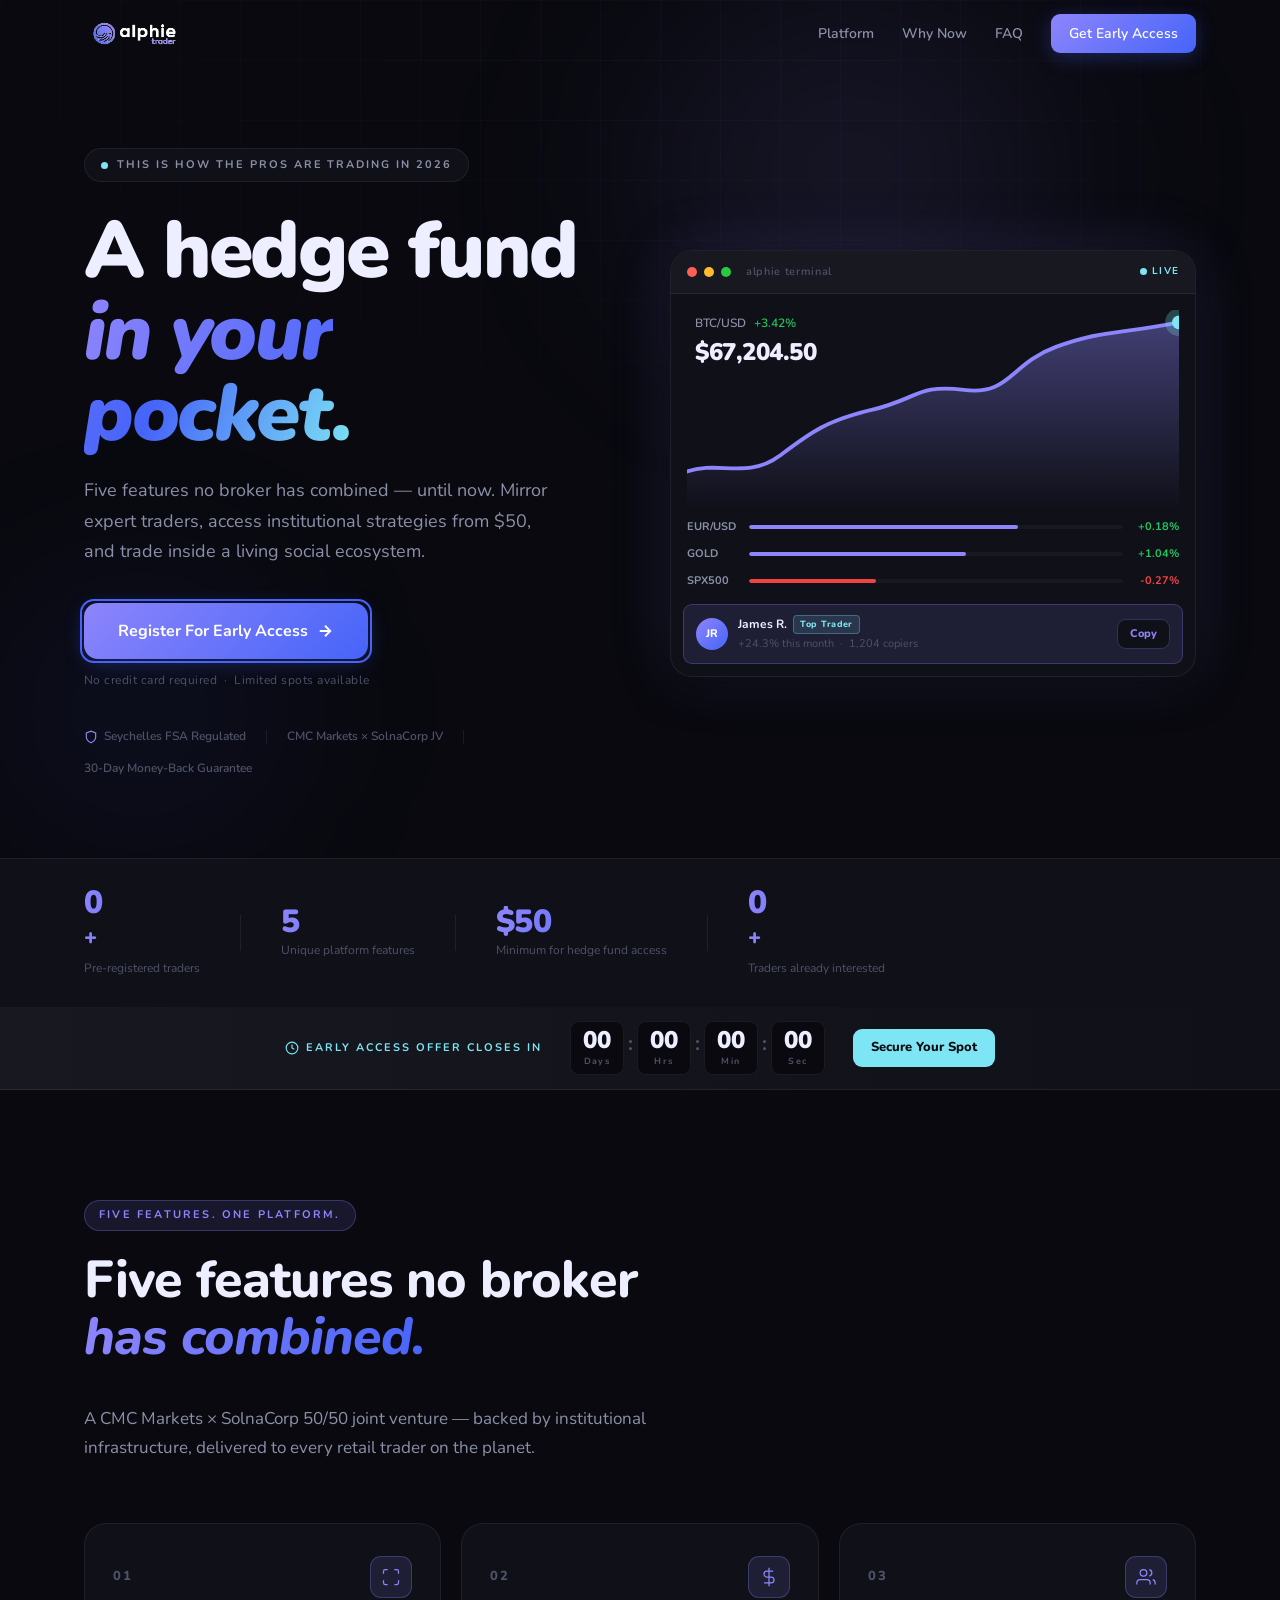
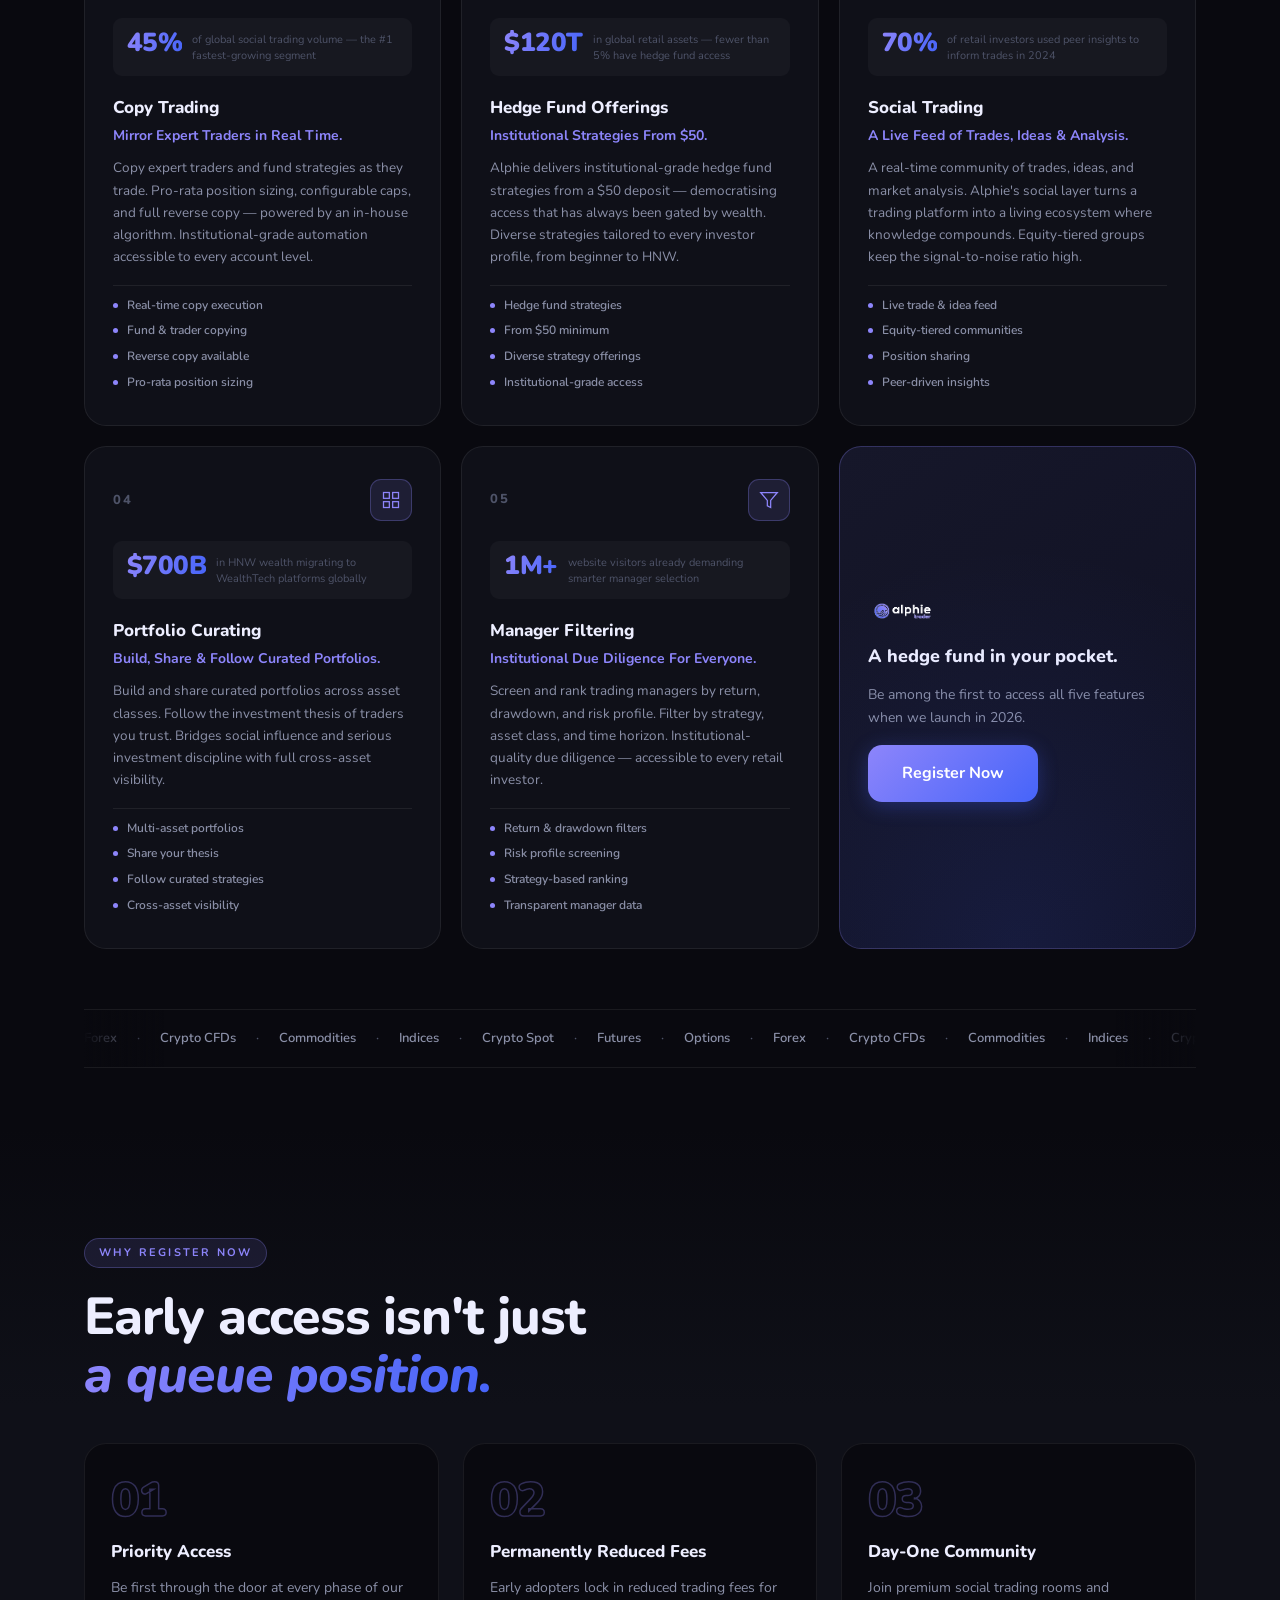
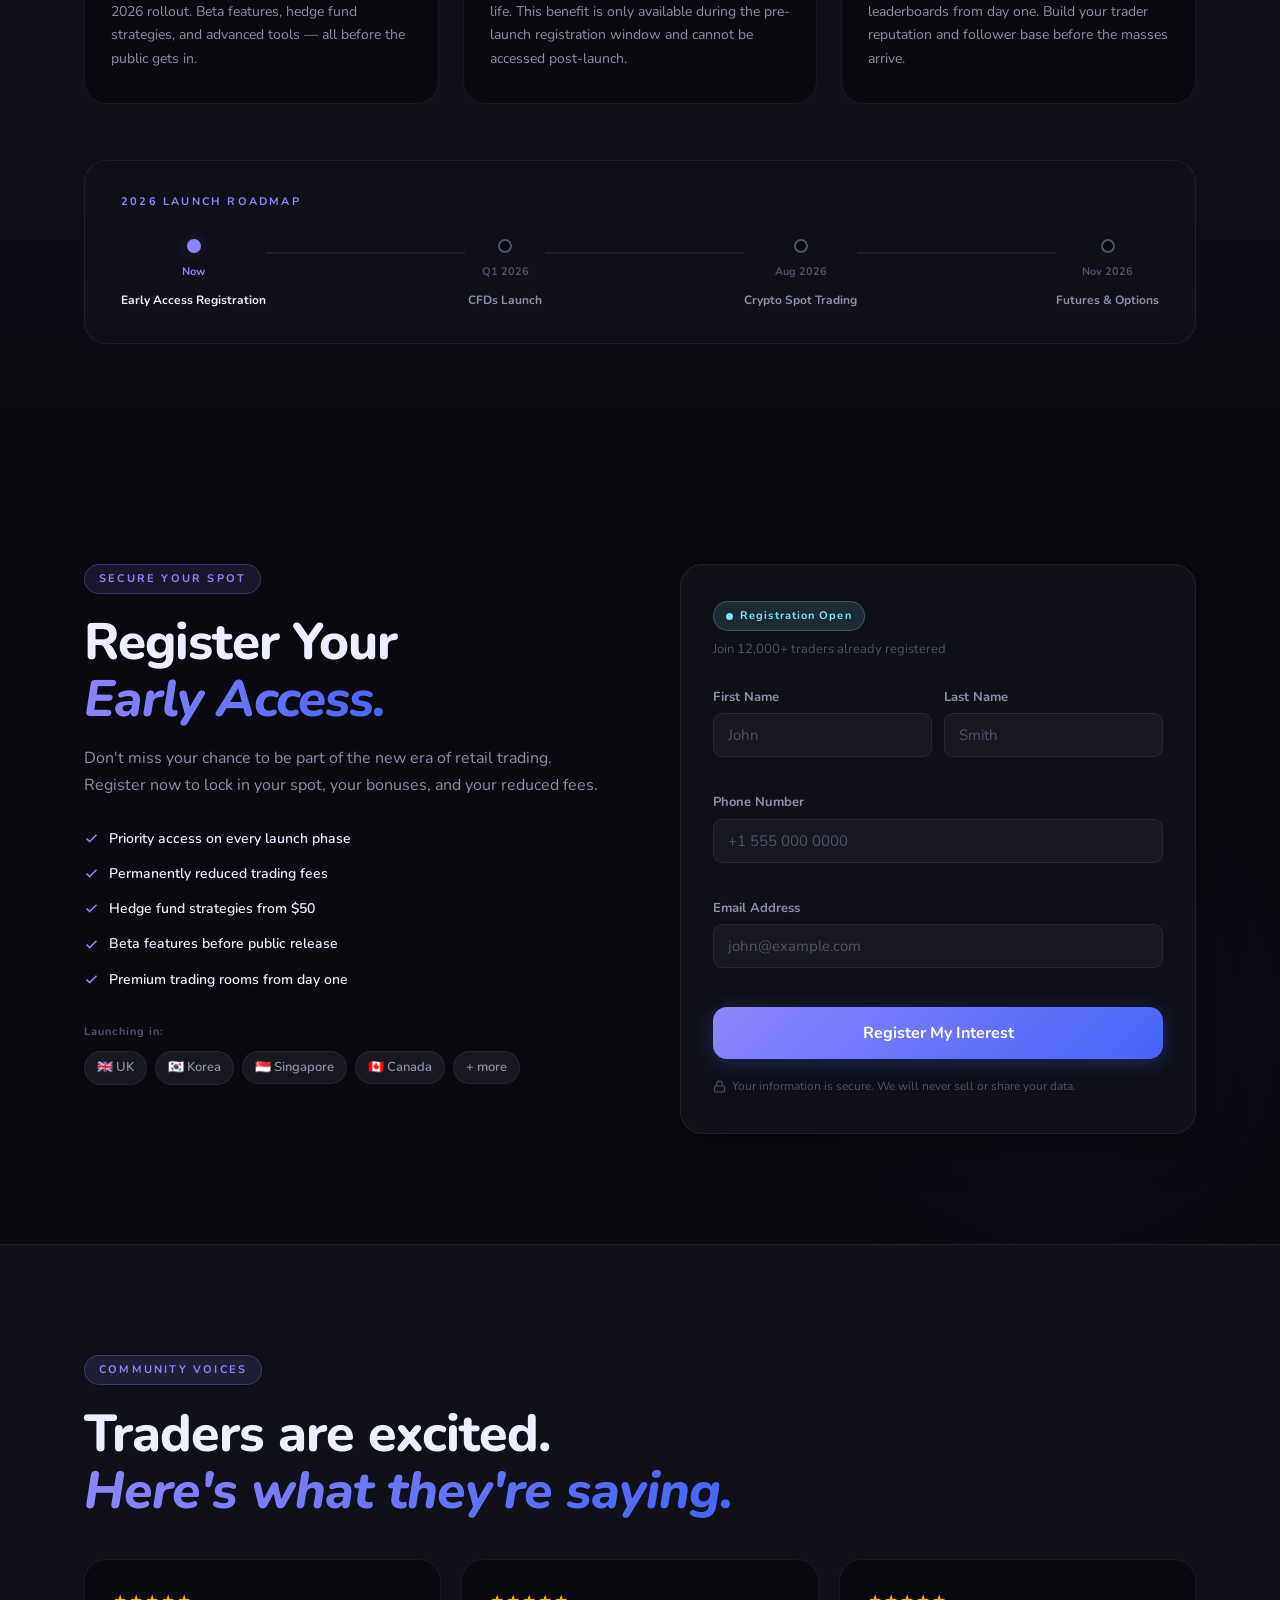
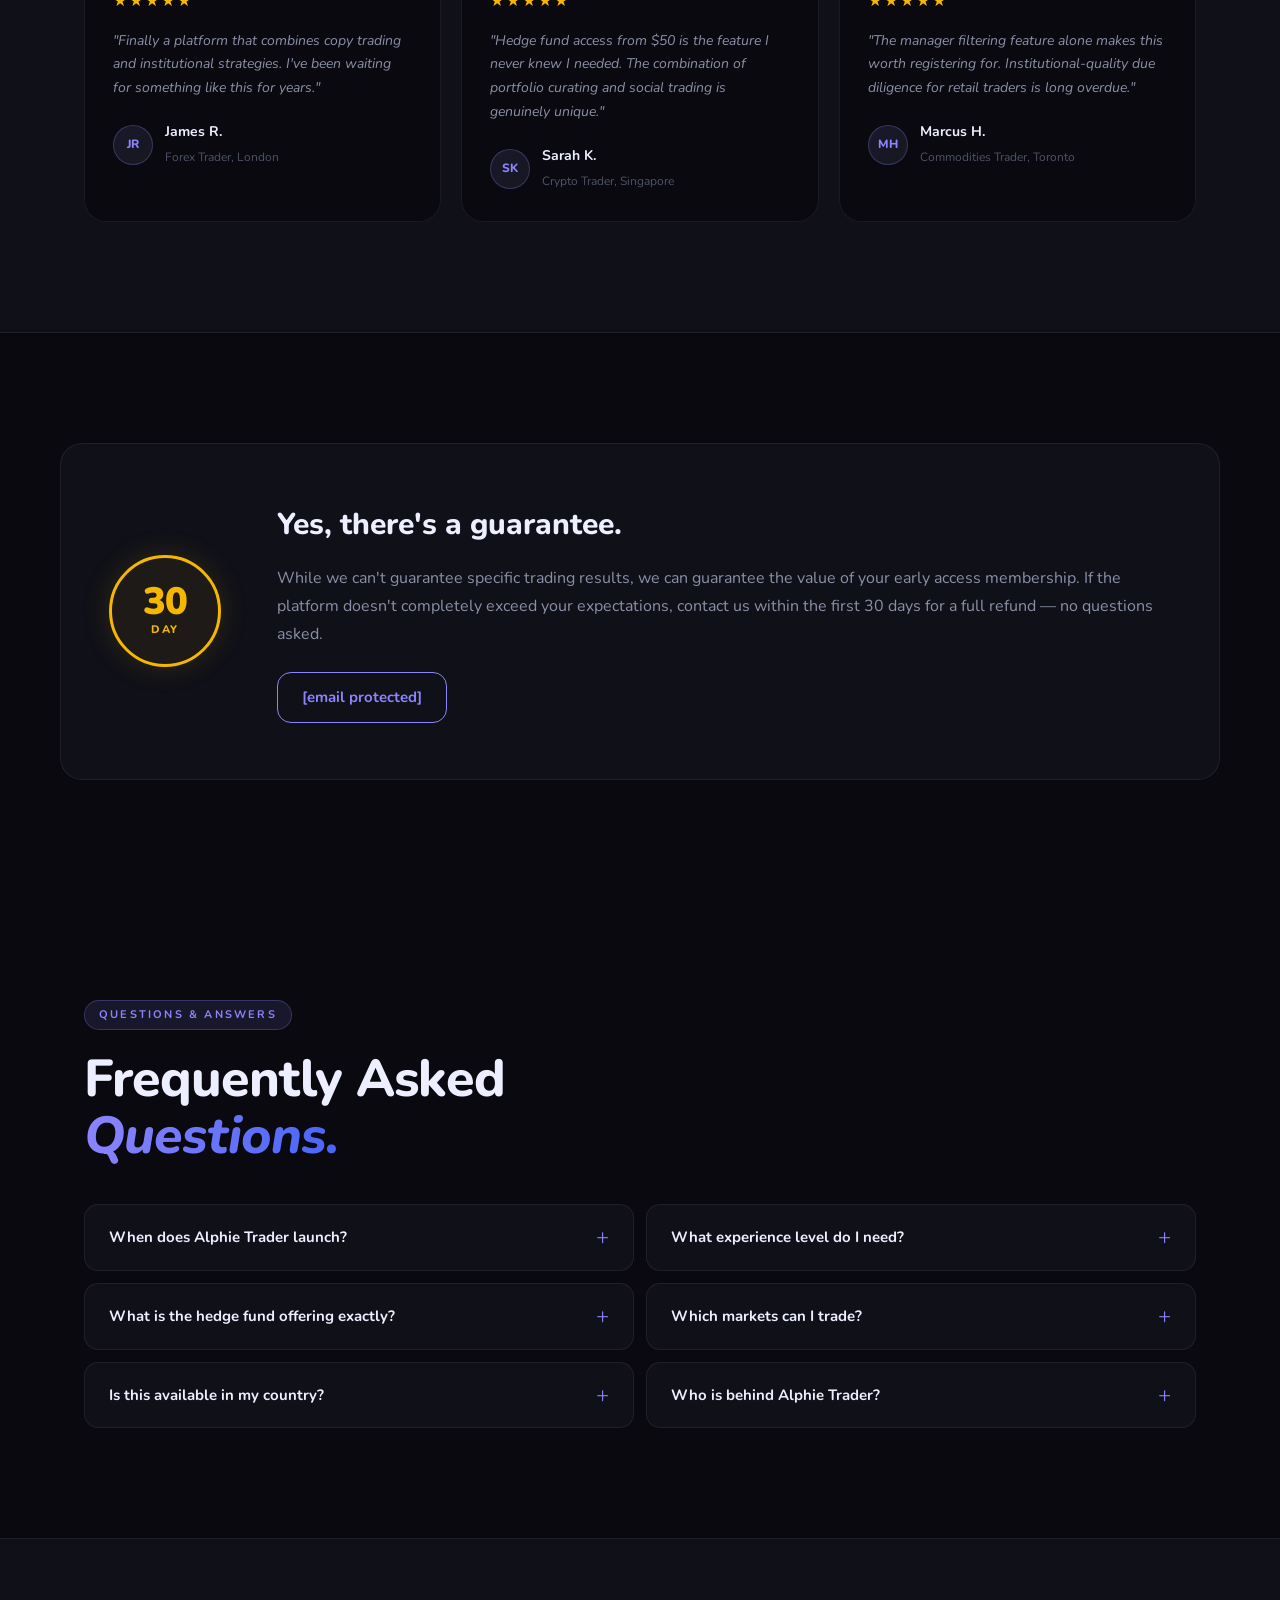
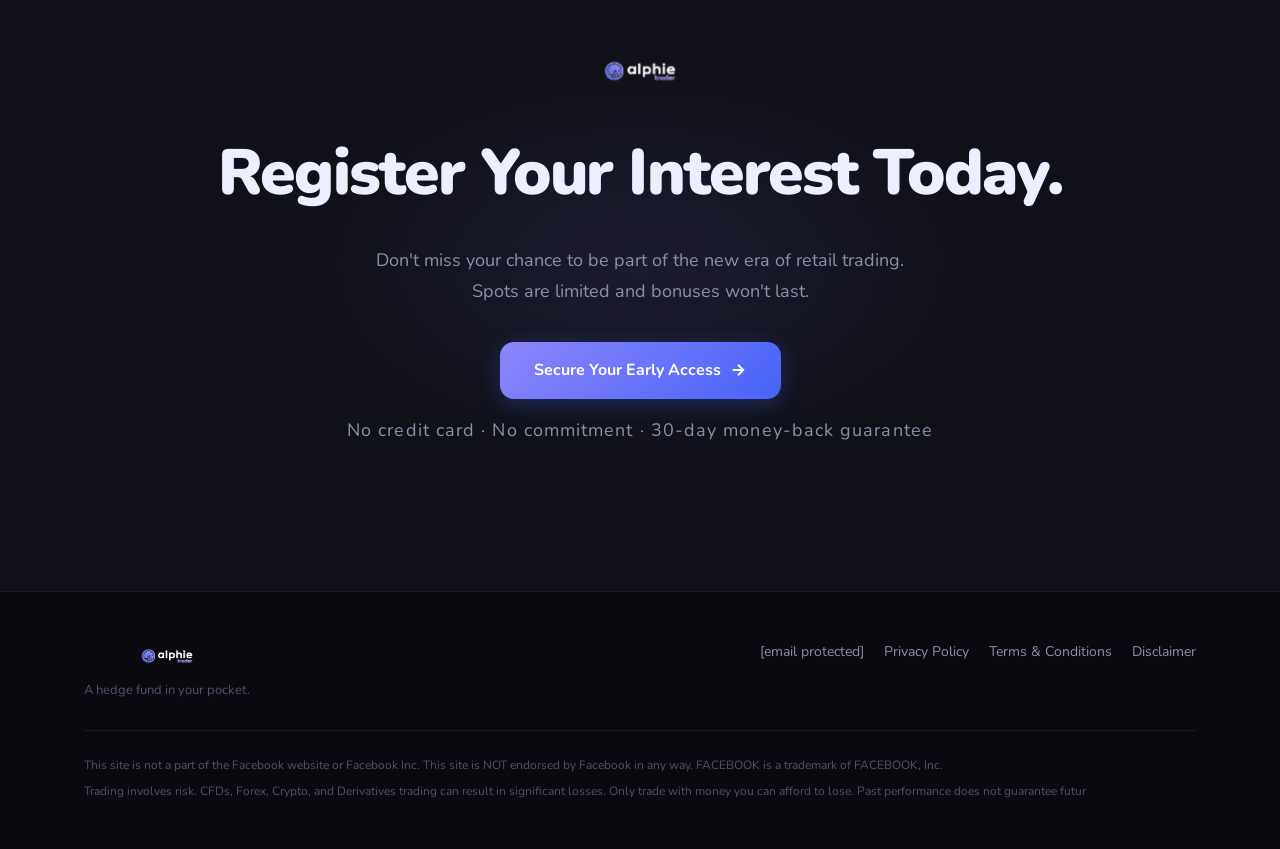
==== index.html @ f7758f13 "Initial commit" ====
<!DOCTYPE html>
<html lang="en">
<head>
  <meta charset="UTF-8" />
  <meta name="viewport" content="width=device-width, initial-scale=1.0" />
  <meta name="description" content="Alphie Trader — A hedge fund in your pocket. Copy trading, hedge fund strategies from $50, social trading rooms, and portfolio curating. Register for early access." />
  <title>Alphie Trader – A Hedge Fund In Your Pocket</title>
  <link rel="preconnect" href="https://fonts.googleapis.com" />
  <link rel="preconnect" href="https://fonts.gstatic.com" crossorigin />
  <link href="https://fonts.googleapis.com/css2?family=Nunito:ital,wght@0,300;0,400;0,600;0,700;0,800;0,900;1,800&display=swap" rel="stylesheet" />
  <link rel="stylesheet" href="styles.css" />
</head>
<body>

  <!-- STICKY HEADER -->
  <header class="site-header" id="site-header">
    <div class="header-inner container">
      <a href="#" class="logo-link" aria-label="Alphie Trader Home">
        <img src="logo-white.png" alt="alphie trader" class="logo-img" width="149" height="77" />
      </a>
      <nav class="header-nav" aria-label="Main navigation">
        <a href="#features">Platform</a>
        <a href="#why">Why Now</a>
        <a href="#faq">FAQ</a>
        <a href="#register" class="btn btn-primary btn-sm">Get Early Access</a>
      </nav>
      <button class="nav-toggle" id="nav-toggle" aria-label="Open menu" aria-expanded="false">
        <span></span><span></span><span></span>
      </button>
    </div>
    <div class="mobile-nav" id="mobile-nav">
      <a href="#features">Platform</a>
      <a href="#why">Why Now</a>
      <a href="#faq">FAQ</a>
      <a href="#register" class="btn btn-primary btn-full">Get Early Access</a>
    </div>
  </header>

  <main>

    <!-- HERO -->
    <section class="hero" id="hero">
      <div class="hero-bg-mesh" aria-hidden="true"></div>
      <div class="hero-orb orb-1" aria-hidden="true"></div>
      <div class="hero-orb orb-2" aria-hidden="true"></div>

      <div class="container hero-container">

        <div class="hero-copy">
          <div class="eyebrow-tag reveal">
            <span class="eyebrow-dot"></span>
            THIS IS HOW THE PROS ARE TRADING IN 2026
          </div>

          <h1 class="hero-h1 reveal delay-1">
            A hedge fund<br /><em>in your pocket.</em>
          </h1>

          <p class="hero-sub reveal delay-2">
            Five features no broker has combined — until now. Mirror expert traders, access institutional strategies from $50, and trade inside a living social ecosystem.
          </p>

          <div class="hero-actions reveal delay-3">
            <a href="#register" class="btn btn-primary btn-lg pulse-btn">
              Register For Early Access
              <svg width="18" height="18" viewBox="0 0 24 24" fill="none" stroke="currentColor" stroke-width="2.5" aria-hidden="true"><path d="M5 12h14M12 5l7 7-7 7"/></svg>
            </a>
            <p class="cta-micro">No credit card required &nbsp;·&nbsp; Limited spots available</p>
          </div>

          <div class="trust-strip reveal delay-4">
            <div class="trust-item">
              <svg viewBox="0 0 24 24" fill="none" stroke="currentColor" stroke-width="2" width="14" height="14" aria-hidden="true"><path d="M12 22s8-4 8-10V5l-8-3-8 3v7c0 6 8 10 8 10z"/></svg>
              Seychelles FSA Regulated
            </div>
            <span class="trust-sep" aria-hidden="true"></span>
            <div class="trust-item">
              CMC Markets × SolnaCorp JV
            </div>
            <span class="trust-sep" aria-hidden="true"></span>
            <div class="trust-item">
              30-Day Money-Back Guarantee
            </div>
          </div>
        </div>

        <!-- Terminal -->
        <div class="hero-visual reveal delay-2" aria-hidden="true">
          <div class="terminal">
            <div class="terminal-bar">
              <span class="t-dot red"></span>
              <span class="t-dot yellow"></span>
              <span class="t-dot green"></span>
              <span class="t-label">alphie terminal</span>
              <span class="t-live"><span class="live-dot"></span>LIVE</span>
            </div>
            <div class="terminal-chart">
              <svg viewBox="0 0 320 130" fill="none" xmlns="http://www.w3.org/2000/svg">
                <defs>
                  <linearGradient id="cg" x1="0" y1="0" x2="0" y2="1">
                    <stop offset="0%" stop-color="#8D85FB" stop-opacity="0.4"/>
                    <stop offset="100%" stop-color="#8D85FB" stop-opacity="0"/>
                  </linearGradient>
                </defs>
                <path d="M0,105 C20,98 40,110 60,95 S90,72 120,65 S150,48 180,52 S210,35 240,24 S280,16 320,8 L320,130 L0,130Z" fill="url(#cg)"/>
                <path class="chart-line" d="M0,105 C20,98 40,110 60,95 S90,72 120,65 S150,48 180,52 S210,35 240,24 S280,16 320,8" stroke="#8D85FB" stroke-width="2.5" stroke-linecap="round"/>
                <circle cx="320" cy="8" r="4.5" fill="#7DE5F3"/>
                <circle cx="320" cy="8" r="9" fill="#7DE5F3" opacity="0.25" class="pulse-dot"/>
              </svg>
              <div class="chart-info">
                <div class="chart-pair">BTC/USD <span class="up">+3.42%</span></div>
                <div class="chart-price">$67,204.50</div>
              </div>
            </div>
            <div class="terminal-rows">
              <div class="t-row">
                <span class="t-asset">EUR/USD</span>
                <div class="t-bar"><div class="t-fill" style="width:72%"></div></div>
                <span class="t-pct up">+0.18%</span>
              </div>
              <div class="t-row">
                <span class="t-asset">GOLD</span>
                <div class="t-bar"><div class="t-fill" style="width:58%"></div></div>
                <span class="t-pct up">+1.04%</span>
              </div>
              <div class="t-row">
                <span class="t-asset">SPX500</span>
                <div class="t-bar"><div class="t-fill dn" style="width:34%"></div></div>
                <span class="t-pct dn">-0.27%</span>
              </div>
            </div>
            <div class="terminal-copy-row">
              <div class="copy-av">JR</div>
              <div class="copy-info">
                <span class="copy-name">James R. <span class="copy-badge">Top Trader</span></span>
                <span class="copy-stat">+24.3% this month &nbsp;·&nbsp; 1,204 copiers</span>
              </div>
              <span class="copy-btn">Copy</span>
            </div>
          </div>
        </div>

      </div>

      <!-- Stats band -->
      <div class="hero-stats-band">
        <div class="container hero-stats-inner">
          <div class="hstat reveal">
            <span class="hstat-num" data-target="12000">0</span><span class="hstat-suf">+</span>
            <span class="hstat-label">Pre-registered traders</span>
          </div>
          <div class="hstat-sep reveal" aria-hidden="true"></div>
          <div class="hstat reveal delay-1">
            <span class="hstat-num">5</span>
            <span class="hstat-label">Unique platform features</span>
          </div>
          <div class="hstat-sep reveal" aria-hidden="true"></div>
          <div class="hstat reveal delay-2">
            <span class="hstat-num">$50</span>
            <span class="hstat-label">Minimum for hedge fund access</span>
          </div>
          <div class="hstat-sep reveal" aria-hidden="true"></div>
          <div class="hstat reveal delay-3">
            <span class="hstat-num" data-target="1000000">0</span><span class="hstat-suf">+</span>
            <span class="hstat-label">Traders already interested</span>
          </div>
        </div>
      </div>
    </section>

    <!-- COUNTDOWN -->
    <div class="countdown-ribbon" id="countdown-bar">
      <div class="container countdown-inner">
        <span class="cd-label">
          <svg width="14" height="14" viewBox="0 0 24 24" fill="none" stroke="currentColor" stroke-width="2" aria-hidden="true"><circle cx="12" cy="12" r="10"/><path d="M12 6v6l4 2"/></svg>
          EARLY ACCESS OFFER CLOSES IN
        </span>
        <div class="cd-timer" aria-label="Countdown timer">
          <div class="cd-block"><span id="cd-days">00</span><label>Days</label></div>
          <span class="cd-colon" aria-hidden="true">:</span>
          <div class="cd-block"><span id="cd-hours">00</span><label>Hrs</label></div>
          <span class="cd-colon" aria-hidden="true">:</span>
          <div class="cd-block"><span id="cd-mins">00</span><label>Min</label></div>
          <span class="cd-colon" aria-hidden="true">:</span>
          <div class="cd-block"><span id="cd-secs">00</span><label>Sec</label></div>
        </div>
        <a href="#register" class="btn btn-cyan btn-sm">Secure Your Spot</a>
      </div>
    </div>

    <!-- 5 USPs -->
    <section class="usps" id="features">
      <div class="container">

        <div class="section-label reveal">FIVE FEATURES. ONE PLATFORM.</div>
        <h2 class="section-h2 reveal delay-1">
          Five features no broker<br /><em>has combined.</em>
        </h2>
        <p class="section-lead reveal delay-2">
          A CMC Markets × SolnaCorp 50/50 joint venture — backed by institutional infrastructure, delivered to every retail trader on the planet.
        </p>

        <div class="usps-grid">

          <article class="usp-card reveal">
            <div class="usp-head">
              <span class="usp-num">01</span>
              <div class="usp-icon">
                <svg viewBox="0 0 24 24" fill="none" stroke="currentColor" stroke-width="1.5" aria-hidden="true"><path d="M8 3H5a2 2 0 0 0-2 2v3m18 0V5a2 2 0 0 0-2-2h-3m0 18h3a2 2 0 0 0 2-2v-3M3 16v3a2 2 0 0 0 2 2h3"/></svg>
              </div>
            </div>
            <div class="usp-stat-block">
              <span class="usp-big-num">45%</span>
              <span class="usp-big-label">of global social trading volume — the #1 fastest-growing segment</span>
            </div>
            <h3>Copy Trading</h3>
            <p class="usp-headline-line">Mirror Expert Traders in Real Time.</p>
            <p>Copy expert traders and fund strategies as they trade. Pro-rata position sizing, configurable caps, and full reverse copy — powered by an in-house algorithm. Institutional-grade automation accessible to every account level.</p>
            <ul class="usp-list">
              <li>Real-time copy execution</li>
              <li>Fund &amp; trader copying</li>
              <li>Reverse copy available</li>
              <li>Pro-rata position sizing</li>
            </ul>
          </article>

          <article class="usp-card reveal delay-1">
            <div class="usp-head">
              <span class="usp-num">02</span>
              <div class="usp-icon">
                <svg viewBox="0 0 24 24" fill="none" stroke="currentColor" stroke-width="1.5" aria-hidden="true"><line x1="12" y1="1" x2="12" y2="23"/><path d="M17 5H9.5a3.5 3.5 0 0 0 0 7h5a3.5 3.5 0 0 1 0 7H6"/></svg>
              </div>
            </div>
            <div class="usp-stat-block">
              <span class="usp-big-num">$120T</span>
              <span class="usp-big-label">in global retail assets — fewer than 5% have hedge fund access</span>
            </div>
            <h3>Hedge Fund Offerings</h3>
            <p class="usp-headline-line">Institutional Strategies From $50.</p>
            <p>Alphie delivers institutional-grade hedge fund strategies from a $50 deposit — democratising access that has always been gated by wealth. Diverse strategies tailored to every investor profile, from beginner to HNW.</p>
            <ul class="usp-list">
              <li>Hedge fund strategies</li>
              <li>From $50 minimum</li>
              <li>Diverse strategy offerings</li>
              <li>Institutional-grade access</li>
            </ul>
          </article>

          <article class="usp-card reveal delay-2">
            <div class="usp-head">
              <span class="usp-num">03</span>
              <div class="usp-icon">
                <svg viewBox="0 0 24 24" fill="none" stroke="currentColor" stroke-width="1.5" aria-hidden="true"><path d="M17 21v-2a4 4 0 0 0-4-4H5a4 4 0 0 0-4 4v2"/><circle cx="9" cy="7" r="4"/><path d="M23 21v-2a4 4 0 0 0-3-3.87"/><path d="M16 3.13a4 4 0 0 1 0 7.75"/></svg>
              </div>
            </div>
            <div class="usp-stat-block">
              <span class="usp-big-num">70%</span>
              <span class="usp-big-label">of retail investors used peer insights to inform trades in 2024</span>
            </div>
            <h3>Social Trading</h3>
            <p class="usp-headline-line">A Live Feed of Trades, Ideas &amp; Analysis.</p>
            <p>A real-time community of trades, ideas, and market analysis. Alphie's social layer turns a trading platform into a living ecosystem where knowledge compounds. Equity-tiered groups keep the signal-to-noise ratio high.</p>
            <ul class="usp-list">
              <li>Live trade &amp; idea feed</li>
              <li>Equity-tiered communities</li>
              <li>Position sharing</li>
              <li>Peer-driven insights</li>
            </ul>
          </article>

          <article class="usp-card reveal">
            <div class="usp-head">
              <span class="usp-num">04</span>
              <div class="usp-icon">
                <svg viewBox="0 0 24 24" fill="none" stroke="currentColor" stroke-width="1.5" aria-hidden="true"><rect x="3" y="3" width="7" height="7"/><rect x="14" y="3" width="7" height="7"/><rect x="14" y="14" width="7" height="7"/><rect x="3" y="14" width="7" height="7"/></svg>
              </div>
            </div>
            <div class="usp-stat-block">
              <span class="usp-big-num">$700B</span>
              <span class="usp-big-label">in HNW wealth migrating to WealthTech platforms globally</span>
            </div>
            <h3>Portfolio Curating</h3>
            <p class="usp-headline-line">Build, Share &amp; Follow Curated Portfolios.</p>
            <p>Build and share curated portfolios across asset classes. Follow the investment thesis of traders you trust. Bridges social influence and serious investment discipline with full cross-asset visibility.</p>
            <ul class="usp-list">
              <li>Multi-asset portfolios</li>
              <li>Share your thesis</li>
              <li>Follow curated strategies</li>
              <li>Cross-asset visibility</li>
            </ul>
          </article>

          <article class="usp-card reveal delay-1">
            <div class="usp-head">
              <span class="usp-num">05</span>
              <div class="usp-icon">
                <svg viewBox="0 0 24 24" fill="none" stroke="currentColor" stroke-width="1.5" aria-hidden="true"><polygon points="22 3 2 3 10 12.46 10 19 14 21 14 12.46 22 3"/></svg>
              </div>
            </div>
            <div class="usp-stat-block">
              <span class="usp-big-num">1M+</span>
              <span class="usp-big-label">website visitors already demanding smarter manager selection</span>
            </div>
            <h3>Manager Filtering</h3>
            <p class="usp-headline-line">Institutional Due Diligence For Everyone.</p>
            <p>Screen and rank trading managers by return, drawdown, and risk profile. Filter by strategy, asset class, and time horizon. Institutional-quality due diligence — accessible to every retail investor.</p>
            <ul class="usp-list">
              <li>Return &amp; drawdown filters</li>
              <li>Risk profile screening</li>
              <li>Strategy-based ranking</li>
              <li>Transparent manager data</li>
            </ul>
          </article>

          <!-- CTA card -->
          <div class="usp-cta-card reveal delay-2">
            <img src="logo-white.png" alt="alphie trader" width="120" height="62" />
            <p class="usp-cta-tag">A hedge fund in your pocket.</p>
            <p>Be among the first to access all five features when we launch in 2026.</p>
            <a href="#register" class="btn btn-primary btn-lg">Register Now</a>
          </div>

        </div>

        <div class="asset-tape reveal">
          <div class="tape-track">
            <span>Forex</span><span class="sep">·</span><span>Crypto CFDs</span><span class="sep">·</span><span>Commodities</span><span class="sep">·</span><span>Indices</span><span class="sep">·</span><span>Crypto Spot</span><span class="sep">·</span><span>Futures</span><span class="sep">·</span><span>Options</span><span class="sep">·</span><span>Forex</span><span class="sep">·</span><span>Crypto CFDs</span><span class="sep">·</span><span>Commodities</span><span class="sep">·</span><span>Indices</span><span class="sep">·</span><span>Crypto Spot</span><span class="sep">·</span><span>Futures</span><span class="sep">·</span><span>Options</span>
          </div>
        </div>

      </div>
    </section>

    <!-- WHY REGISTER NOW -->
    <section class="why" id="why">
      <div class="container">
        <div class="section-label reveal">WHY REGISTER NOW</div>
        <h2 class="section-h2 reveal delay-1">Early access isn't just<br /><em>a queue position.</em></h2>

        <div class="reasons-row">
          <div class="reason reveal">
            <div class="reason-n">01</div>
            <h3>Priority Access</h3>
            <p>Be first through the door at every phase of our 2026 rollout. Beta features, hedge fund strategies, and advanced tools — all before the public gets in.</p>
          </div>
          <div class="reason reveal delay-1">
            <div class="reason-n">02</div>
            <h3>Permanently Reduced Fees</h3>
            <p>Early adopters lock in reduced trading fees for life. This benefit is only available during the pre-launch registration window and cannot be accessed post-launch.</p>
          </div>
          <div class="reason reveal delay-2">
            <div class="reason-n">03</div>
            <h3>Day-One Community</h3>
            <p>Join premium social trading rooms and leaderboards from day one. Build your trader reputation and follower base before the masses arrive.</p>
          </div>
        </div>

        <div class="roadmap reveal">
          <div class="roadmap-label">2026 LAUNCH ROADMAP</div>
          <div class="roadmap-steps">
            <div class="rm-step active">
              <div class="rm-dot"></div>
              <span class="rm-time">Now</span>
              <span class="rm-name">Early Access Registration</span>
            </div>
            <div class="rm-line"></div>
            <div class="rm-step">
              <div class="rm-dot"></div>
              <span class="rm-time">Q1 2026</span>
              <span class="rm-name">CFDs Launch</span>
            </div>
            <div class="rm-line"></div>
            <div class="rm-step">
              <div class="rm-dot"></div>
              <span class="rm-time">Aug 2026</span>
              <span class="rm-name">Crypto Spot Trading</span>
            </div>
            <div class="rm-line"></div>
            <div class="rm-step">
              <div class="rm-dot"></div>
              <span class="rm-time">Nov 2026</span>
              <span class="rm-name">Futures &amp; Options</span>
            </div>
          </div>
        </div>
      </div>
    </section>

    <!-- REGISTRATION FORM -->
    <section class="register" id="register">
      <div class="register-glow" aria-hidden="true"></div>
      <div class="container register-grid">

        <div class="reg-left">
          <div class="section-label reveal">SECURE YOUR SPOT</div>
          <h2 class="section-h2 reveal delay-1">Register Your<br /><em>Early Access.</em></h2>
          <p class="reg-body reveal delay-2">Don't miss your chance to be part of the new era of retail trading. Register now to lock in your spot, your bonuses, and your reduced fees.</p>
          <ul class="reg-perks reveal delay-3">
            <li><svg viewBox="0 0 24 24" fill="none" stroke="currentColor" stroke-width="2.5" aria-hidden="true"><polyline points="20 6 9 17 4 12"/></svg>Priority access on every launch phase</li>
            <li><svg viewBox="0 0 24 24" fill="none" stroke="currentColor" stroke-width="2.5" aria-hidden="true"><polyline points="20 6 9 17 4 12"/></svg>Permanently reduced trading fees</li>
            <li><svg viewBox="0 0 24 24" fill="none" stroke="currentColor" stroke-width="2.5" aria-hidden="true"><polyline points="20 6 9 17 4 12"/></svg>Hedge fund strategies from $50</li>
            <li><svg viewBox="0 0 24 24" fill="none" stroke="currentColor" stroke-width="2.5" aria-hidden="true"><polyline points="20 6 9 17 4 12"/></svg>Beta features before public release</li>
            <li><svg viewBox="0 0 24 24" fill="none" stroke="currentColor" stroke-width="2.5" aria-hidden="true"><polyline points="20 6 9 17 4 12"/></svg>Premium trading rooms from day one</li>
          </ul>
          <div class="reg-regions reveal delay-4">
            <span class="rl">Launching in:</span>
            <div class="region-tags">
              <span>🇬🇧 UK</span><span>🇰🇷 Korea</span><span>🇸🇬 Singapore</span><span>🇨🇦 Canada</span><span>+ more</span>
            </div>
          </div>
        </div>

        <div class="reg-right reveal delay-2">
          <div class="form-card">
            <div class="form-top">
              <div class="form-live-badge"><span class="live-dot"></span>Registration Open</div>
              <p>Join 12,000+ traders already registered</p>
            </div>
            <form id="reg-form" class="reg-form" novalidate>
              <div class="form-duo">
                <div class="f-group">
                  <label for="first-name">First Name</label>
                  <input type="text" id="first-name" name="first_name" placeholder="John" required autocomplete="given-name" />
                  <span class="f-err" id="err-first-name"></span>
                </div>
                <div class="f-group">
                  <label for="last-name">Last Name</label>
                  <input type="text" id="last-name" name="last_name" placeholder="Smith" required autocomplete="family-name" />
                  <span class="f-err" id="err-last-name"></span>
                </div>
              </div>
              <div class="f-group">
                <label for="phone">Phone Number</label>
                <input type="tel" id="phone" name="phone" placeholder="+1 555 000 0000" required autocomplete="tel" />
                <span class="f-err" id="err-phone"></span>
              </div>
              <div class="f-group">
                <label for="email">Email Address</label>
                <input type="email" id="email" name="email" placeholder="john@example.com" required autocomplete="email" />
                <span class="f-err" id="err-email"></span>
              </div>
              <button type="submit" class="btn btn-primary btn-lg btn-full" id="submit-btn">
                <span class="btn-txt">Register My Interest</span>
                <span class="btn-spin" hidden>
                  <svg class="spin-icon" viewBox="0 0 24 24" fill="none" stroke="currentColor" stroke-width="2" aria-hidden="true"><circle cx="12" cy="12" r="10" opacity="0.25"/><path d="M12 2a10 10 0 0 1 10 10"/></svg>
                  Submitting...
                </span>
              </button>
              <p class="form-privacy">
                <svg viewBox="0 0 24 24" fill="none" stroke="currentColor" stroke-width="2" width="13" height="13" aria-hidden="true"><rect x="3" y="11" width="18" height="11" rx="2"/><path d="M7 11V7a5 5 0 0 1 10 0v4"/></svg>
                Your information is secure. We will never sell or share your data.
              </p>
            </form>
            <div class="form-success" id="form-success" hidden>
              <div class="success-circle">
                <svg viewBox="0 0 24 24" fill="none" stroke="currentColor" stroke-width="2.5" aria-label="Success"><polyline points="20 6 9 17 4 12"/></svg>
              </div>
              <h3>You're on the list!</h3>
              <p>We'll send your early access details before launch. Keep an eye on your inbox.</p>
            </div>
          </div>
        </div>

      </div>
    </section>

    <!-- TESTIMONIALS -->
    <section class="testimonials" id="testimonials">
      <div class="container">
        <div class="section-label reveal">COMMUNITY VOICES</div>
        <h2 class="section-h2 reveal delay-1">Traders are excited.<br /><em>Here's what they're saying.</em></h2>
        <div class="testi-row">
          <div class="testi-card reveal">
            <div class="testi-stars" aria-label="5 out of 5 stars">★★★★★</div>
            <p>"Finally a platform that combines copy trading and institutional strategies. I've been waiting for something like this for years."</p>
            <div class="testi-author"><div class="testi-av">JR</div><div><strong>James R.</strong><span>Forex Trader, London</span></div></div>
          </div>
          <div class="testi-card reveal delay-1">
            <div class="testi-stars" aria-label="5 out of 5 stars">★★★★★</div>
            <p>"Hedge fund access from $50 is the feature I never knew I needed. The combination of portfolio curating and social trading is genuinely unique."</p>
            <div class="testi-author"><div class="testi-av">SK</div><div><strong>Sarah K.</strong><span>Crypto Trader, Singapore</span></div></div>
          </div>
          <div class="testi-card reveal delay-2">
            <div class="testi-stars" aria-label="5 out of 5 stars">★★★★★</div>
            <p>"The manager filtering feature alone makes this worth registering for. Institutional-quality due diligence for retail traders is long overdue."</p>
            <div class="testi-author"><div class="testi-av">MH</div><div><strong>Marcus H.</strong><span>Commodities Trader, Toronto</span></div></div>
          </div>
        </div>
      </div>
    </section>

    <!-- GUARANTEE -->
    <section class="guarantee">
      <div class="container guarantee-inner">
        <div class="g-badge">
          <div class="g-ring"><span class="g-num">30</span><span class="g-day">DAY</span></div>
        </div>
        <div class="g-copy reveal">
          <h2>Yes, there's a guarantee.</h2>
          <p>While we can't guarantee specific trading results, we can guarantee the value of your early access membership. If the platform doesn't completely exceed your expectations, contact us within the first 30 days for a full refund — no questions asked.</p>
          <a href="/cdn-cgi/l/email-protection#5e2d2b2e2e312c2a1e3f322e36373b2a2c3f3a3b2c703d3133" class="btn btn-outline-indigo"><span class="__cf_email__" data-cfemail="73000603031c010733121f031b1a160701121716015d101c1e">[email&#160;protected]</span></a>
        </div>
      </div>
    </section>

    <!-- FAQ -->
    <section class="faq" id="faq">
      <div class="container">
        <div class="section-label reveal">QUESTIONS &amp; ANSWERS</div>
        <h2 class="section-h2 reveal delay-1">Frequently Asked<br /><em>Questions.</em></h2>
        <div class="faq-grid">
          <details class="faq-item reveal">
            <summary>When does Alphie Trader launch?</summary>
            <div class="faq-body"><p>We're launching in phases: CFDs in Q1 2026, Crypto Spot Trading in August 2026, and Futures &amp; Options in November 2026. Early registrants get first access to every phase.</p></div>
          </details>
          <details class="faq-item reveal delay-1">
            <summary>What experience level do I need?</summary>
            <div class="faq-body"><p>Alphie Trader is built for all levels. Beginners can use copy trading and portfolio curating to follow experienced traders. Advanced users get manager filtering, derivatives, and institutional hedge fund strategies.</p></div>
          </details>
          <details class="faq-item reveal delay-2">
            <summary>What is the hedge fund offering exactly?</summary>
            <div class="faq-body"><p>You can access real institutional-grade hedge fund strategies from a minimum deposit of just $50. These strategies have historically only been available to high-net-worth investors. Alphie democratises that access entirely.</p></div>
          </details>
          <details class="faq-item reveal delay-3">
            <summary>Which markets can I trade?</summary>
            <div class="faq-body"><p>You'll have access to Forex, Commodities, Indices, Crypto CFDs, Crypto Spot, Futures, and Options — all from one unified account and dashboard.</p></div>
          </details>
          <details class="faq-item reveal">
            <summary>Is this available in my country?</summary>
            <div class="faq-body"><p>We're launching globally with initial focus on the UK, Korea, Singapore, and Canada, with more regions added continuously. Register your interest and we'll notify you when we go live in your region.</p></div>
          </details>
          <details class="faq-item reveal delay-1">
            <summary>Who is behind Alphie Trader?</summary>
            <div class="faq-body"><p>Alphie Trader is a 50/50 joint venture between CMC Markets and SolnaCorp, regulated by the Seychelles FSA. Client funds are held in segregated accounts with bank-level security and two-factor authentication across all account tiers.</p></div>
          </details>
        </div>
      </div>
    </section>

    <!-- FINAL CTA -->
    <section class="final-cta">
      <div class="final-glow" aria-hidden="true"></div>
      <div class="container final-inner">
        <img src="logo-white.png" alt="alphie trader" class="final-logo reveal" width="140" height="72" />
        <h2 class="reveal delay-1">Register Your Interest Today.</h2>
        <p class="reveal delay-2">Don't miss your chance to be part of the new era of retail trading.<br />Spots are limited and bonuses won't last.</p>
        <a href="#register" class="btn btn-primary btn-lg reveal delay-3">
          Secure Your Early Access
          <svg width="18" height="18" viewBox="0 0 24 24" fill="none" stroke="currentColor" stroke-width="2.5" aria-hidden="true"><path d="M5 12h14M12 5l7 7-7 7"/></svg>
        </a>
        <p class="final-micro reveal delay-4">No credit card · No commitment · 30-day money-back guarantee</p>
      </div>
    </section>

  </main>

  <!-- FOOTER -->
  <footer class="site-footer">
    <div class="container footer-inner">
      <div class="footer-top">
        <div class="footer-brand">
          <img src="logo-white.png" alt="alphie trader" class="footer-logo" width="110" height="57" />
          <p>A hedge fund in your pocket.</p>
        </div>
        <div class="footer-links">
          <a href="/cdn-cgi/l/email-protection#40333530302f323400212c302829253432212425326e232f2d"><span class="__cf_email__" data-cfemail="2b585e5b5b44595f6b4a475b43424e5f594a4f4e5905484446">[email&#160;protected]</span></a>
          <a href="#">Privacy Policy</a>
          <a href="#">Terms &amp; Conditions</a>
          <a href="#">Disclaimer</a>
        </div>
      </div>
      <div class="footer-legal">
        <p>This site is not a part of the Facebook website or Facebook Inc. This site is NOT endorsed by Facebook in any way. FACEBOOK is a trademark of FACEBOOK, Inc.</p>
        <p>Trading involves risk. CFDs, Forex, Crypto, and Derivatives trading can result in significant losses. Only trade with money you can afford to lose. Past performance does not guarantee futur
---- styles.css ----
/* ============================================================
   ALPHIE TRADER — STYLES.CSS
   Brand colors: Alpha Indigo #8D85FB · Royal Cobalt #4664F9
                 Aqua Cyan #7DE5F3 · Carbon Black #000000
                 Alabaster #F6F6F6
   Font: Nunito (Axiforma substitute — geometric rounded sans)
   Theme: Deep navy-black · indigo glow · minimal premium
============================================================ */

/* ── Variables ─────────────────────────────────────────── */
:root {
  /* Brand colors */
  --indigo:      #8D85FB;
  --indigo-dim:  rgba(141,133,251,0.12);
  --indigo-glow: rgba(141,133,251,0.22);
  --cobalt:      #4664F9;
  --cobalt-dim:  rgba(70,100,249,0.15);
  --cyan:        #7DE5F3;
  --cyan-dim:    rgba(125,229,243,0.12);
  --white:       #F6F6F6;
  --black:       #000000;

  /* Surface scale */
  --bg:          #09090F;
  --surface:     #0F1018;
  --surface-2:   #171820;
  --border:      rgba(255,255,255,0.07);
  --border-hi:   rgba(141,133,251,0.28);

  /* Text */
  --text-1:      #EDEEFF;
  --text-2:      #8B90A8;
  --text-3:      #4E5368;

  /* Typography */
  --font:        'Nunito', sans-serif;

  /* Spacing / sizing */
  --header-h:    68px;
  --section-gap: 110px;
  --radius:      14px;
  --radius-sm:   9px;
  --radius-lg:   22px;

  /* Shadows */
  --shadow:      0 8px 40px rgba(0,0,0,0.55);
  --glow-indigo: 0 0 60px rgba(141,133,251,0.2);
  --glow-cobalt: 0 8px 32px rgba(70,100,249,0.35);

  --ease: cubic-bezier(0.22,1,0.36,1);
  --tr:   0.3s var(--ease);
}

/* ── Reset ─────────────────────────────────────────────── */
*,*::before,*::after { box-sizing: border-box; margin: 0; padding: 0; }
html { scroll-behavior: smooth; -webkit-text-size-adjust: 100%; }
body {
  background: var(--bg);
  color: var(--text-1);
  font-family: var(--font);
  font-size: 16px;
  line-height: 1.65;
  overflow-x: hidden;
  -webkit-font-smoothing: antialiased;
}
img { max-width: 100%; display: block; }
a { color: inherit; text-decoration: none; }
button { cursor: pointer; border: none; background: none; font-family: inherit; }
details { list-style: none; }
summary::-webkit-details-marker { display: none; }
input { font-family: inherit; }

/* ── Container ─────────────────────────────────────────── */
.container { width: 100%; max-width: 1160px; margin: 0 auto; padding: 0 24px; }

/* ── Reveal animations ─────────────────────────────────── */
/* Fallback animation ensures content is ALWAYS visible after 1.5 s,
   even if the IntersectionObserver misfires in a hosted environment. */
.reveal {
  opacity: 0;
  transform: translateY(24px);
  transition: opacity 0.65s ease, transform 0.65s ease;
  animation: revealFallback 0s 1.5s forwards;
}
.reveal.in-view {
  opacity: 1 !important;
  transform: translateY(0) !important;
  animation: none;
}
@keyframes revealFallback {
  to { opacity: 1; transform: translateY(0); }
}
.delay-1 { transition-delay: 0.1s; }
.delay-2 { transition-delay: 0.2s; }
.delay-3 { transition-delay: 0.3s; }
.delay-4 { transition-delay: 0.4s; }

/* ── Section labels ────────────────────────────────────── */
.section-label {
  display: inline-block;
  font-size: 11px;
  font-weight: 700;
  letter-spacing: 0.2em;
  text-transform: uppercase;
  color: var(--indigo);
  background: var(--indigo-dim);
  border: 1px solid var(--border-hi);
  padding: 5px 14px;
  border-radius: 100px;
  margin-bottom: 20px;
}

.section-h2 {
  font-size: clamp(30px, 4.5vw, 52px);
  font-weight: 800;
  line-height: 1.1;
  letter-spacing: -0.02em;
  margin-bottom: 40px;
  color: var(--text-1);
}
.section-h2 em {
  font-style: italic;
  background: linear-gradient(100deg, var(--indigo), var(--cobalt));
  -webkit-background-clip: text;
  -webkit-text-fill-color: transparent;
  background-clip: text;
}

.section-lead {
  font-size: 17px;
  color: var(--text-2);
  max-width: 600px;
  margin-bottom: 60px;
  line-height: 1.7;
}

/* ── Buttons ───────────────────────────────────────────── */
.btn {
  display: inline-flex;
  align-items: center;
  gap: 8px;
  font-family: var(--font);
  font-weight: 700;
  font-size: 15px;
  padding: 12px 24px;
  border-radius: var(--radius);
  transition: var(--tr);
  white-space: nowrap;
  position: relative;
  cursor: pointer;
}

.btn-primary {
  background: linear-gradient(135deg, var(--indigo) 0%, var(--cobalt) 100%);
  color: #fff;
  box-shadow: 0 4px 20px rgba(70,100,249,0.3);
}
.btn-primary:hover { transform: translateY(-2px); box-shadow: var(--glow-cobalt); }

.btn-cyan {
  background: var(--cyan);
  color: #09090F;
  font-weight: 800;
}
.btn-cyan:hover { transform: translateY(-2px); box-shadow: 0 8px 28px rgba(125,229,243,0.35); }

.btn-outline-indigo {
  background: transparent;
  color: var(--indigo);
  border: 1.5px solid var(--indigo);
}
.btn-outline-indigo:hover { background: var(--indigo-dim); transform: translateY(-2px); }

.btn-lg  { font-size: 16px; padding: 15px 34px; border-radius: var(--radius); }
.btn-sm  { font-size: 13px; padding: 8px 18px; border-radius: var(--radius-sm); }
.btn-full { width: 100%; justify-content: center; }

/* Pulse ring on primary CTA */
.pulse-btn::before {
  content: '';
  position: absolute;
  inset: -4px;
  border-radius: inherit;
  border: 2px solid var(--cobalt);
  animation: pulseRing 2.4s ease-out infinite;
  pointer-events: none;
}
@keyframes pulseRing {
  0%   { opacity: 0.6; transform: scale(1); }
  100% { opacity: 0;   transform: scale(1.2); }
}

/* ── Eyebrow tag ───────────────────────────────────────── */
.eyebrow-tag {
  display: inline-flex;
  align-items: center;
  gap: 9px;
  font-size: 11px;
  font-weight: 700;
  letter-spacing: 0.18em;
  text-transform: uppercase;
  color: var(--text-2);
  border: 1px solid var(--border);
  background: var(--surface);
  padding: 7px 16px;
  border-radius: 100px;
  margin-bottom: 28px;
}
.eyebrow-dot {
  width: 7px; height: 7px;
  border-radius: 50%;
  background: var(--cyan);
  flex-shrink: 0;
  animation: blinkDot 1.4s ease-in-out infinite;
}
@keyframes blinkDot { 0%,100%{opacity:1} 50%{opacity:0.2} }

/* ── Live badge dot ────────────────────────────────────── */
.live-dot {
  display: inline-block;
  width: 7px; height: 7px;
  background: var(--cyan);
  border-radius: 50%;
  flex-shrink: 0;
  animation: blinkDot 1.2s ease-in-out infinite;
}

/* ================================================================
   HEADER
================================================================ */
.site-header {
  position: fixed;
  top: 0; left: 0; right: 0;
  z-index: 1000;
  height: var(--header-h);
  background: transparent;
  border-bottom: 1px solid transparent;
  transition: background 0.4s ease, border-color 0.4s ease;
}
.site-header.scrolled {
  background: rgba(9,9,15,0.92);
  border-bottom-color: var(--border);
  backdrop-filter: blur(18px);
  -webkit-backdrop-filter: blur(18px);
}
.header-inner {
  height: 100%;
  display: flex;
  align-items: center;
  justify-content: space-between;
  gap: 24px;
}
.logo-img { height: 52px; width: auto; object-fit: contain; }

.header-nav {
  display: flex;
  align-items: center;
  gap: 28px;
}
.header-nav a {
  font-size: 14px;
  font-weight: 600;
  color: var(--text-2);
  transition: color 0.2s;
}
.header-nav a:hover { color: var(--text-1); }
.header-nav .btn-primary,
.header-nav .btn-primary:hover { color: #fff; }

.nav-toggle {
  display: none;
  flex-direction: column;
  gap: 5px;
  padding: 4px;
}
.nav-toggle span { display: block; width: 24px; height: 2px; background: var(--text-1); border-radius: 2px; transition: var(--tr); }
.nav-toggle.open span:nth-child(1) { transform: translateY(7px) rotate(45deg); }
.nav-toggle.open span:nth-child(2) { opacity: 0; }
.nav-toggle.open span:nth-child(3) { transform: translateY(-7px) rotate(-45deg); }

.mobile-nav {
  display: none;
  flex-direction: column;
  gap: 4px;
  padding: 14px 24px 20px;
  background: var(--surface);
  border-bottom: 1px solid var(--border);
}
.mobile-nav a {
  padding: 10px 0;
  font-weight: 600;
  color: var(--text-2);
  border-bottom: 1px solid var(--border);
  transition: color 0.2s;
}
.mobile-nav a:last-child { border-bottom: none; margin-top: 8px; }
.mobile-nav.open { display: flex; }

/* ================================================================
   HERO
================================================================ */
.hero {
  position: relative;
  padding-top: calc(var(--header-h) + 80px);
  padding-bottom: 0;
  overflow: hidden;
  min-height: 100svh;
  display: flex;
  flex-direction: column;
}

.hero-bg-mesh {
  position: absolute;
  inset: 0;
  background-image:
    linear-gradient(rgba(141,133,251,0.04) 1px, transparent 1px),
    linear-gradient(90deg, rgba(141,133,251,0.04) 1px, transparent 1px);
  background-size: 60px 60px;
  mask-image: radial-gradient(ellipse 80% 60% at 50% 0%, black 20%, transparent 100%);
  -webkit-mask-image: radial-gradient(ellipse 80% 60% at 50% 0%, black 20%, transparent 100%);
}
.hero-orb {
  position: absolute;
  border-radius: 50%;
  filter: blur(90px);
  pointer-events: none;
}
.orb-1 { width: 600px; height: 500px; background: radial-gradient(ellipse, rgba(141,133,251,0.15), transparent 70%); top: -80px; right: 10%; }
.orb-2 { width: 400px; height: 350px; background: radial-gradient(ellipse, rgba(70,100,249,0.12), transparent 70%); bottom: 120px; left: -60px; }

.hero-container {
  position: relative;
  z-index: 1;
  flex: 1;
  display: grid;
  grid-template-columns: 1fr 1fr;
  gap: 60px;
  align-items: center;
  padding-bottom: 80px;
}

.hero-h1 {
  font-size: clamp(44px, 6.5vw, 80px);
  font-weight: 900;
  line-height: 1.02;
  letter-spacing: -0.03em;
  margin-bottom: 20px;
}
.hero-h1 em {
  font-style: italic;
  background: linear-gradient(110deg, var(--indigo) 0%, var(--cobalt) 60%, var(--cyan) 100%);
  -webkit-background-clip: text;
  -webkit-text-fill-color: transparent;
  background-clip: text;
}

.hero-sub {
  font-size: 18px;
  color: var(--text-2);
  margin-bottom: 36px;
  line-height: 1.7;
  max-width: 480px;
}

.hero-actions { display: flex; flex-direction: column; align-items: flex-start; gap: 12px; }
.cta-micro { font-size: 12px; color: var(--text-3); letter-spacing: 0.04em; }

.trust-strip {
  display: flex;
  align-items: center;
  flex-wrap: wrap;
  gap: 12px 20px;
  margin-top: 36px;
}
.trust-item {
  display: flex;
  align-items: center;
  gap: 6px;
  font-size: 12px;
  font-weight: 600;
  color: var(--text-3);
}
.trust-item svg { stroke: var(--indigo); }
.trust-sep { width: 1px; height: 14px; background: var(--border); }

/* Terminal mockup */
.hero-visual { position: relative; }

.terminal {
  background: var(--surface);
  border: 1px solid var(--border);
  border-radius: var(--radius-lg);
  overflow: hidden;
  box-shadow: var(--shadow), var(--glow-indigo);
}
.terminal-bar {
  display: flex;
  align-items: center;
  gap: 7px;
  padding: 12px 16px;
  background: var(--surface-2);
  border-bottom: 1px solid var(--border);
}
.t-dot { width: 10px; height: 10px; border-radius: 50%; }
.t-dot.red    { background: #FF5F57; }
.t-dot.yellow { background: #FFBD2E; }
.t-dot.green  { background: #28CA41; }
.t-label { font-size: 11px; color: var(--text-3); margin-left: 8px; font-weight: 600; letter-spacing: 0.06em; flex: 1; }
.t-live { display: flex; align-items: center; gap: 5px; font-size: 10px; color: var(--cyan); font-weight: 700; letter-spacing: 0.12em; }

.terminal-chart { position: relative; padding: 16px 16px 8px; }
.terminal-chart svg { width: 100%; height: auto; display: block; }
.chart-line { stroke-dasharray: 1200; stroke-dashoffset: 1200; animation: drawLine 2.5s ease forwards 0.6s; }
@keyframes drawLine { to { stroke-dashoffset: 0; } }
.pulse-dot { animation: pulseGlow 2s ease-in-out infinite; }
@keyframes pulseGlow { 0%,100%{opacity:0.25;transform:scale(1)} 50%{opacity:0.5;transform:scale(1.3)} }

.chart-info { position: absolute; top: 20px; left: 24px; }
.chart-pair { font-size: 12px; color: var(--text-2); font-weight: 600; display: flex; align-items: center; gap: 8px; }
.chart-price { font-size: 24px; font-weight: 900; color: var(--text-1); letter-spacing: -0.02em; }
.up  { color: #22C55E; }
.dn  { color: #EF4444; }

.terminal-rows { padding: 0 16px 14px; display: flex; flex-direction: column; gap: 9px; }
.t-row { display: flex; align-items: center; gap: 10px; }
.t-asset { font-size: 11px; font-weight: 700; color: var(--text-2); width: 52px; flex-shrink: 0; }
.t-bar { flex: 1; height: 4px; background: var(--surface-2); border-radius: 4px; overflow: hidden; }
.t-fill { height: 100%; background: var(--indigo); border-radius: 4px; animation: growBar 1.8s ease forwards; transform-origin: left; }
.t-fill.dn { background: #EF4444; }
@keyframes growBar { from { width: 0 !important; } }
.t-pct { font-size: 11px; font-weight: 700; width: 46px; text-align: right; flex-shrink: 0; }

.terminal-copy-row {
  margin: 0 12px 12px;
  display: flex;
  align-items: center;
  gap: 10px;
  background: var(--indigo-dim);
  border: 1px solid var(--border-hi);
  border-radius: var(--radius-sm);
  padding: 10px 12px;
}
.copy-av {
  width: 32px; height: 32px;
  border-radius: 50%;
  background: linear-gradient(135deg, var(--indigo), var(--cobalt));
  display: flex;
  align-items: center;
  justify-content: center;
  font-size: 11px;
  font-weight: 800;
  color: #fff;
  flex-shrink: 0;
}
.copy-info { flex: 1; display: flex; flex-direction: column; overflow: hidden; }
.copy-name { font-size: 12px; font-weight: 700; color: var(--text-1); display: flex; align-items: center; gap: 6px; }
.copy-badge {
  font-size: 9px;
  font-weight: 800;
  letter-spacing: 0.08em;
  background: var(--cyan-dim);
  color: var(--cyan);
  border: 1px solid rgba(125,229,243,0.3);
  padding: 1px 6px;
  border-radius: 4px;
}
.copy-stat { font-size: 11px; color: var(--text-3); white-space: nowrap; overflow: hidden; text-overflow: ellipsis; }
.copy-btn {
  font-size: 11px;
  font-weight: 800;
  color: var(--indigo);
  background: var(--surface);
  border: 1px solid var(--border-hi);
  padding: 5px 12px;
  border-radius: var(--radius-sm);
  cursor: pointer;
  flex-shrink: 0;
}

/* Hero stats band */
.hero-stats-band {
  position: relative;
  z-index: 1;
  background: var(--surface);
  border-top: 1px solid var(--border);
  padding: 28px 0;
  margin-top: auto;
}
.hero-stats-inner {
  display: flex;
  align-items: center;
  gap: 40px;
  flex-wrap: wrap;
}
.hstat { display: flex; flex-direction: column; }
.hstat-num {
  font-size: 32px;
  font-weight: 900;
  line-height: 1;
  background: linear-gradient(100deg, var(--indigo), var(--cobalt));
  -webkit-background-clip: text;
  -webkit-text-fill-color: transparent;
  background-clip: text;
  letter-spacing: -0.02em;
}
.hstat-suf { font-size: 22px; font-weight: 900; display: inline; background: linear-gradient(100deg, var(--indigo), var(--cobalt)); -webkit-background-clip: text; -webkit-text-fill-color: transparent; background-clip: text; }
.hstat-label { font-size: 12px; color: var(--text-3); margin-top: 3px; }
.hstat-sep { width: 1px; height: 36px; background: var(--border); }

/* ================================================================
   COUNTDOWN
================================================================ */
.countdown-ribbon {
  background: linear-gradient(90deg, var(--surface-2), var(--surface));
  border-bottom: 1px solid var(--border);
  padding: 14px 0;
}
.countdown-inner {
  display: flex;
  align-items: center;
  justify-content: center;
  gap: 28px;
  flex-wrap: wrap;
}
.cd-label {
  display: flex;
  align-items: center;
  gap: 7px;
  font-size: 11px;
  font-weight: 700;
  letter-spacing: 0.18em;
  color: var(--cyan);
  text-transform: uppercase;
}
.cd-timer { display: flex; align-items: center; gap: 4px; }
.cd-block {
  display: flex;
  flex-direction: column;
  align-items: center;
  background: var(--bg);
  border: 1px solid var(--border);
  border-radius: var(--radius-sm);
  padding: 6px 12px;
  min-width: 54px;
}
.cd-block span { font-size: 24px; font-weight: 900; color: var(--text-1); line-height: 1; }
.cd-block label { font-size: 9px; font-weight: 700; letter-spacing: 0.15em; color: var(--text-3); margin-top: 2px; }
.cd-colon { font-size: 20px; font-weight: 700; color: var(--text-3); padding-bottom: 10px; }

/* ================================================================
   USPs
================================================================ */
.usps { padding: var(--section-gap) 0 60px; }

.usps-grid {
  display: grid;
  grid-template-columns: repeat(3, 1fr);
  gap: 20px;
  margin-bottom: 60px;
}

.usp-card {
  background: var(--surface);
  border: 1px solid var(--border);
  border-radius: var(--radius-lg);
  padding: 32px 28px;
  transition: var(--tr);
  position: relative;
  overflow: hidden;
  display: flex;
  flex-direction: column;
  gap: 0;
}
.usp-card::after {
  content: '';
  position: absolute;
  top: 0; left: 0; right: 0;
  height: 2px;
  background: linear-gradient(90deg, transparent, var(--indigo), transparent);
  opacity: 0;
  transition: opacity 0.3s;
}
.usp-card:hover { border-color: var(--border-hi); transform: translateY(-5px); box-shadow: var(--glow-indigo); }
.usp-card:hover::after { opacity: 1; }

.usp-head {
  display: flex;
  align-items: center;
  justify-content: space-between;
  margin-bottom: 20px;
}
.usp-num {
  font-size: 13px;
  font-weight: 800;
  letter-spacing: 0.12em;
  color: var(--text-3);
}
.usp-icon {
  width: 42px; height: 42px;
  background: var(--indigo-dim);
  border: 1px solid var(--border-hi);
  border-radius: 11px;
  display: flex;
  align-items: center;
  justify-content: center;
}
.usp-icon svg { width: 20px; height: 20px; stroke: var(--indigo); }

.usp-stat-block {
  display: flex;
  align-items: flex-start;
  gap: 10px;
  background: var(--surface-2);
  border-radius: var(--radius-sm);
  padding: 12px 14px;
  margin-bottom: 18px;
}
.usp-big-num {
  font-size: 26px;
  font-weight: 900;
  line-height: 1;
  letter-spacing: -0.02em;
  background: linear-gradient(110deg, var(--indigo), var(--cobalt));
  -webkit-background-clip: text;
  -webkit-text-fill-color: transparent;
  background-clip: text;
  flex-shrink: 0;
}
.usp-big-label { font-size: 11px; color: var(--text-3); line-height: 1.45; padding-top: 2px; }

.usp-card h3 {
  font-size: 17px;
  font-weight: 800;
  color: var(--text-1);
  margin-bottom: 4px;
}
.usp-headline-line {
  font-size: 14px;
  font-weight: 700;
  color: var(--indigo);
  margin-bottom: 12px;
  line-height: 1.4;
}
.usp-card > p:not(.usp-headline-line) {
  font-size: 13.5px;
  color: var(--text-2);
  line-height: 1.65;
  margin-bottom: 16px;
  flex: 1;
}
.usp-list {
  list-style: none;
  display: flex;
  flex-direction: column;
  gap: 6px;
  padding-top: 10px;
  border-top: 1px solid var(--border);
}
.usp-list li {
  font-size: 12px;
  color: var(--text-2);
  padding-left: 14px;
  position: relative;
  font-weight: 600;
}
.usp-list li::before {
  content: '';
  position: absolute;
  left: 0;
  top: 7px;
  width: 5px;
  height: 5px;
  border-radius: 50%;
  background: var(--indigo);
}

/* CTA card */
.usp-cta-card {
  background: linear-gradient(145deg, #16172A, #0F1022);
  border: 1px solid var(--border-hi);
  border-radius: var(--radius-lg);
  padding: 36px 28px;
  display: flex;
  flex-direction: column;
  align-items: flex-start;
  justify-content: center;
  gap: 16px;
  position: relative;
  overflow: hidden;
}
.usp-cta-card::before {
  content: '';
  position: absolute;
  inset: 0;
  background: radial-gradient(ellipse 100% 80% at 50% 100%, rgba(70,100,249,0.12), transparent);
  pointer-events: none;
}
.usp-cta-card img { height: 36px; width: auto; object-fit: contain; }
.usp-cta-tag { font-size: 18px; font-weight: 800; color: var(--text-1); line-height: 1.3; }
.usp-cta-card p:not(.usp-cta-tag) { font-size: 14px; color: var(--text-2); line-height: 1.6; }

/* Asset tape */
.asset-tape {
  overflow: hidden;
  padding: 18px 0;
  border-top: 1px solid var(--border);
  border-bottom: 1px solid var(--border);
  position: relative;
}
.asset-tape::before,.asset-tape::after {
  content:''; position:absolute; top:0; bottom:0; width:80px; z-index:1;
}
.asset-tape::before { left:0; background:linear-gradient(90deg,var(--bg),transparent); }
.asset-tape::after  { right:0; background:linear-gradient(-90deg,var(--bg),transparent); }
.tape-track {
  display:flex; align-items:center; gap:20px;
  white-space:nowrap;
  animation:tapescroll 20s linear infinite;
}
.tape-track span { font-size:13px; font-weight:600; color:var(--text-2); }
.tape-track .sep { color:var(--text-3); }
@keyframes tapescroll { from{transform:translateX(0)} to{transform:translateX(-50%)} }

/* ================================================================
   WHY NOW
================================================================ */
.why {
  padding: var(--section-gap) 0;
  background: linear-gradient(180deg, var(--bg) 0%, var(--surface) 30%, var(--surface) 70%, var(--bg) 100%);
}
.reasons-row {
  display: grid;
  grid-template-columns: repeat(3, 1fr);
  gap: 24px;
  margin-bottom: 56px;
}
.reason {
  padding: 32px 26px;
  border: 1px solid var(--border);
  border-radius: var(--radius-lg);
  background: var(--bg);
  transition: var(--tr);
}
.reason:hover { border-color: var(--border-hi); transform: translateY(-4px); }
.reason-n {
  font-size: 48px;
  font-weight: 900;
  letter-spacing: -0.04em;
  -webkit-text-stroke: 1.5px rgba(141,133,251,0.3);
  color: transparent;
  line-height: 1;
  margin-bottom: 14px;
}
.reason h3 { font-size: 17px; font-weight: 800; color: var(--text-1); margin-bottom: 10px; }
.reason p  { font-size: 14px; color: var(--text-2); line-height: 1.7; }

/* Roadmap */
.roadmap {
  background: var(--surface);
  border: 1px solid var(--border);
  border-radius: var(--radius-lg);
  padding: 32px 36px;
}
.roadmap-label {
  font-size: 11px;
  font-weight: 700;
  letter-spacing: 0.2em;
  color: var(--indigo);
  margin-bottom: 28px;
}
.roadmap-steps { display: flex; align-items: center; }
.rm-step { display: flex; flex-direction: column; align-items: center; }
.rm-dot {
  width: 14px; height: 14px;
  border-radius: 50%;
  border: 2px solid var(--text-3);
  background: var(--bg);
  position: relative; z-index: 1;
  transition: var(--tr);
}
.rm-step.active .rm-dot { border-color: var(--indigo); background: var(--indigo); box-shadow: 0 0 14px var(--indigo-glow); }
.rm-step span { display: block; text-align: center; margin-top: 10px; }
.rm-time { font-size: 11px; color: var(--text-3); font-weight: 700; }
.rm-step.active .rm-time { color: var(--indigo); }
.rm-name { font-size: 12px; font-weight: 700; color: var(--text-2); min-width: 80px; }
.rm-step.active .rm-name { color: var(--text-1); }
.rm-line { flex: 1; height: 2px; background: var(--border); margin-bottom: 44px; }

/* ================================================================
   REGISTER
================================================================ */
.register {
  padding: var(--section-gap) 0;
  position: relative;
  overflow: hidden;
}
.register-glow {
  position: absolute;
  bottom: -80px; right: -80px;
  width: 600px; height: 600px;
  background: radial-gradient(ellipse, rgba(141,133,251,0.06), transparent 70%);
  pointer-events: none;
}
.register-grid {
  display: grid;
  grid-template-columns: 1fr 1fr;
  gap: 80px;
  align-items: start;
}

.reg-left .section-h2 { font-size: clamp(32px, 4vw, 52px); margin-bottom: 18px; }
.reg-body { font-size: 16px; color: var(--text-2); margin-bottom: 28px; line-height: 1.7; }

.reg-perks { list-style: none; display: flex; flex-direction: column; gap: 12px; margin-bottom: 32px; }
.reg-perks li { display: flex; align-items: center; gap: 10px; font-size: 14px; font-weight: 600; color: var(--text-1); }
.reg-perks svg { width: 15px; height: 15px; stroke: var(--indigo); flex-shrink: 0; }

.reg-regions {}
.rl { display: block; font-size: 11px; font-weight: 700; letter-spacing: 0.1em; color: var(--text-3); margin-bottom: 10px; }
.region-tags { display: flex; flex-wrap: wrap; gap: 8px; }
.region-tags span {
  font-size: 13px;
  font-weight: 600;
  padding: 5px 12px;
  background: var(--surface-2);
  border: 1px solid var(--border);
  border-radius: 100px;
  color: var(--text-2);
}

/* Form card */
.form-card {
  background: var(--surface);
  border: 1px solid var(--border);
  border-radius: var(--radius-lg);
  padding: 36px 32px;
  box-shadow: var(--shadow);
}
.form-top { margin-bottom: 26px; }
.form-live-badge {
  display: inline-flex;
  align-items: center;
  gap: 7px;
  font-size: 11px;
  font-weight: 700;
  letter-spacing: 0.1em;
  color: var(--cyan);
  background: var(--cyan-dim);
  border: 1px solid rgba(125,229,243,0.25);
  padding: 5px 12px;
  border-radius: 100px;
  margin-bottom: 8px;
}
.form-top p { font-size: 13px; color: var(--text-3); }

.reg-form { display: flex; flex-direction: column; gap: 14px; }
.form-duo { display: grid; grid-template-columns: 1fr 1fr; gap: 12px; }
.f-group { display: flex; flex-direction: column; gap: 5px; }
.f-group label { font-size: 13px; font-weight: 700; color: var(--text-2); }
.f-group input {
  background: var(--surface-2);
  border: 1.5px solid var(--border);
  border-radius: var(--radius-sm);
  color: var(--text-1);
  padding: 11px 14px;
  font-size: 15px;
  outline: none;
  transition: border-color 0.2s, box-shadow 0.2s;
  width: 100%;
}
.f-group input::placeholder { color: var(--text-3); }
.f-group input:focus { border-color: var(--indigo); box-shadow: 0 0 0 3px var(--indigo-dim); }
.f-group input.error { border-color: #EF4444; }
.f-err { font-size: 12px; color: #EF4444; min-height: 16px; }

#submit-btn { margin-top: 4px; }
/* [hidden] must override flex display so spinner never leaks out */
.btn-spin { display: flex; align-items: center; gap: 8px; }
.btn-spin[hidden] { display: none !important; }
.btn-txt[hidden]  { display: none !important; }
.spin-icon { width: 18px; height: 18px; animation: spin 0.9s linear infinite; }
@keyframes spin { to { transform: rotate(360deg); } }

.form-privacy {
  display: flex;
  align-items: center;
  gap: 6px;
  font-size: 12px;
  color: var(--text-3);
  margin-top: 4px;
}
.form-privacy svg { flex-shrink: 0; stroke: var(--text-3); }

.form-success { text-align: center; padding: 40px 16px; }
.success-circle {
  width: 62px; height: 62px;
  background: var(--indigo-dim);
  border: 2px solid var(--indigo);
  border-radius: 50%;
  display: flex;
  align-items: center;
  justify-content: center;
  margin: 0 auto 18px;
}
.success-circle svg { width: 26px; height: 26px; stroke: var(--indigo); }
.form-success h3 { font-size: 21px; font-weight: 800; margin-bottom: 8px; }
.form-success p { font-size: 14px; color: var(--text-2); }

/* ================================================================
   TESTIMONIALS
================================================================ */
.testimonials {
  padding: var(--section-gap) 0;
  background: var(--surface);
  border-top: 1px solid var(--border);
  border-bottom: 1px solid var(--border);
}
.testi-row { display: grid; grid-template-columns: repeat(3, 1fr); gap: 20px; }
.testi-card {
  background: var(--bg);
  border: 1px solid var(--border);
  border-radius: var(--radius-lg);
  padding: 28px;
  transition: var(--tr);
}
.testi-card:hover { border-color: var(--border-hi); transform: translateY(-4px); }
.testi-stars { font-size: 16px; color: #F5B700; letter-spacing: 2px; margin-bottom: 14px; }
.testi-card p { font-size: 14px; color: var(--text-2); line-height: 1.7; margin-bottom: 20px; font-style: italic; }
.testi-author { display: flex; align-items: center; gap: 12px; }
.testi-av {
  width: 40px; height: 40px;
  border-radius: 50%;
  background: linear-gradient(135deg, var(--indigo-dim), var(--surface-2));
  border: 1.5px solid var(--border-hi);
  display: flex;
  align-items: center;
  justify-content: center;
  font-size: 12px;
  font-weight: 800;
  color: var(--indigo);
  flex-shrink: 0;
}
.testi-author strong { display: block; font-size: 14px; color: var(--text-1); }
.testi-author span  { font-size: 12px; color: var(--text-3); }

/* ================================================================
   GUARANTEE
================================================================ */
.guarantee { padding: var(--section-gap) 0; }
.guarantee-inner {
  display: flex;
  align-items: center;
  gap: 56px;
  background: var(--surface);
  border: 1px solid var(--border);
  border-radius: var(--radius-lg);
  padding: 56px 48px;
}
.g-badge { flex-shrink: 0; }
.g-ring {
  width: 112px; height: 112px;
  border-radius: 50%;
  border: 3px solid #F5B700;
  display: flex;
  flex-direction: column;
  align-items: center;
  justify-content: center;
  background: rgba(245,183,0,0.06);
  box-shadow: 0 0 30px rgba(245,183,0,0.15);
}
.g-num { font-size: 38px; font-weight: 900; color: #F5B700; line-height: 1; letter-spacing: -0.02em; }
.g-day { font-size: 11px; font-weight: 800; color: #F5B700; letter-spacing: 0.15em; }
.g-copy h2 { font-size: 30px; font-weight: 800; color: var(--text-1); margin-bottom: 14px; }
.g-copy p  { font-size: 16px; color: var(--text-2); line-height: 1.75; margin-bottom: 24px; }

/* ================================================================
   FAQ
================================================================ */
.faq { padding: var(--section-gap) 0; }
.faq-grid { display: grid; grid-template-columns: repeat(2, 1fr); gap: 12px; }
.faq-item {
  background: var(--surface);
  border: 1px solid var(--border);
  border-radius: var(--radius);
  overflow: hidden;
  transition: border-color 0.2s;
}
.faq-item[open] { border-color: var(--border-hi); }
.faq-item summary {
  padding: 20px 24px;
  font-size: 15px;
  font-weight: 700;
  color: var(--text-1);
  cursor: pointer;
  display: flex;
  justify-content: space-between;
  align-items: center;
  gap: 14px;
  user-select: none;
  list-style: none;
}
.faq-item summary::after {
  content: '+';
  font-size: 22px;
  font-weight: 300;
  color: var(--indigo);
  flex-shrink: 0;
  transition: transform 0.25s ease;
  line-height: 1;
}
.faq-item[open] summary::after { transform: rotate(45deg); }
.faq-body { padding: 0 24px 20px; }
.faq-body p {
  font-size: 14px;
  color: var(--text-2);
  line-height: 1.75;
  border-top: 1px solid var(--border);
  padding-top: 16px;
}

/* ================================================================
   FINAL CTA
================================================================ */
.final-cta {
  padding: var(--section-gap) 0;
  text-align: center;
  position: relative;
  overflow: hidden;
  background: var(--surface);
  border-top: 1px solid var(--border);
}
.final-glow {
  position: absolute;
  top: 50%; left: 50%;
  transform: translate(-50%, -50%);
  width: 700px; height: 400px;
  background: radial-gradient(ellipse, rgba(141,133,251,0.1), transparent 70%);
  pointer-events: none;
}
.final-inner { position: relative; z-index: 1; }
.final-logo { margin: 0 auto 28px; height: 44px; width: auto; object-fit: contain; }
.final-cta h2 { font-size: clamp(32px, 5vw, 64px); font-weight: 900; letter-spacing: -0.03em; margin-bottom: 18px; }
.final-cta p  { font-size: 18px; color: var(--text-2); margin-bottom: 36px; line-height: 1.7; }
.final-micro  { font-size: 12px; color: var(--text-3); margin-top: 16px; letter-spacing: 0.06em; }

/* ================================================================
   FOOTER
================================================================ */
.site-footer {
  background: var(--bg);
  border-top: 1px solid var(--border);
  padding: 48px 0;
}
.footer-inner { display: flex; flex-direction: column; gap: 28px; }
.footer-top { display: flex; justify-content: space-between; align-items: flex-start; flex-wrap: wrap; gap: 24px; }
.footer-brand { display: flex; flex-direction: column; gap: 8px; }
.footer-logo { height: 32px; width: auto; object-fit: contain; }
.footer-brand p { font-size: 13px; color: var(--text-3); }
.footer-links { display: flex; flex-wrap: wrap; gap: 20px; }
.footer-links a { font-size: 14px; color: var(--text-2); transition: color 0.2s; }
.footer-links a:hover { color: var(--indigo); }
.footer-legal { border-top: 1px solid var(--border); padding-top: 24px; display: flex; flex-direction: column; gap: 6px; }
.footer-legal p { font-size: 12px; color: var(--text-3); line-height: 1.7; }

/* ================================================================
   RESPONSIVE
================================================================ */
@media (max-width: 1024px) {
  :root { --section-gap: 80px; }
  .hero-container { grid-template-columns: 1fr; gap: 48px; }
  .hero-visual { display: none; }
  .usps-grid { grid-template-columns: repeat(2, 1fr); }
  .register-grid { grid-template-columns: 1fr; gap: 48px; }
  .testi-row { grid-template-columns: 1fr 1fr; }
  .reasons-row { grid-template-columns: 1fr 1fr; }
  .guarantee-inner { flex-direction: column; text-align: center; padding: 40px 28px; }
  .roadmap-steps { overflow-x: auto; padding-bottom: 8px; }
  .rm-name { min-width: 70px; }
}

@media (max-width: 768px) {
  :root { --section-gap: 64px; }
  .header-nav { display: none; }
  .nav-toggle { display: flex; }
  .hero { padding-top: calc(var(--header-h) + 44px); min-height: auto; }
  .hero-stats-inner { gap: 20px; }
  .hstat-sep { display: none; }
  .usps-grid { grid-template-columns: 1fr; }
  .reasons-row { grid-template-columns: 1fr; }
  .testi-row { grid-template-columns: 1fr; }
  .faq-grid { grid-template-columns: 1fr; }
  .form-duo { grid-template-columns: 1fr; }
  .form-card { padding: 24px 20px; }
  .countdown-inner { flex-direction: column; gap: 14px; text-align: center; }
  .roadmap-steps {
    flex-direction: column;
    align-items: flex-start;
    gap: 20px;
  }
  .rm-line { width: 2px; height: 28px; margin-left: 6px; margin-bottom: 0; }
  .rm-step { flex-direction: row; align-items: center; gap: 14px; }
  .rm-step span { margin-top: 0; }
  .footer-top { flex-direction: column; }
  .hero-h1 { font-size: 40px; }
}

@media (max-width: 480px) {
  .section-h2 { font-size: 28px; }
  .btn-lg { font-size: 15px; padding: 13px 24px; }
  .cd-block { min-width: 46px; padding: 5px 10px; }
  .cd-block span { font-size: 20px; }
  .hstat-num { font-size: 26px; }
  .trust-strip { gap: 10px; }
}

/* ================================================================
   REDUCED MOTION
================================================================ */
@media (prefers-reduced-motion: reduce) {
  *,*::before,*::after { animation-duration: 0.01ms !important; transition-duration: 0.01ms !important; }
  .reveal { opacity: 1; transform: none; }
}
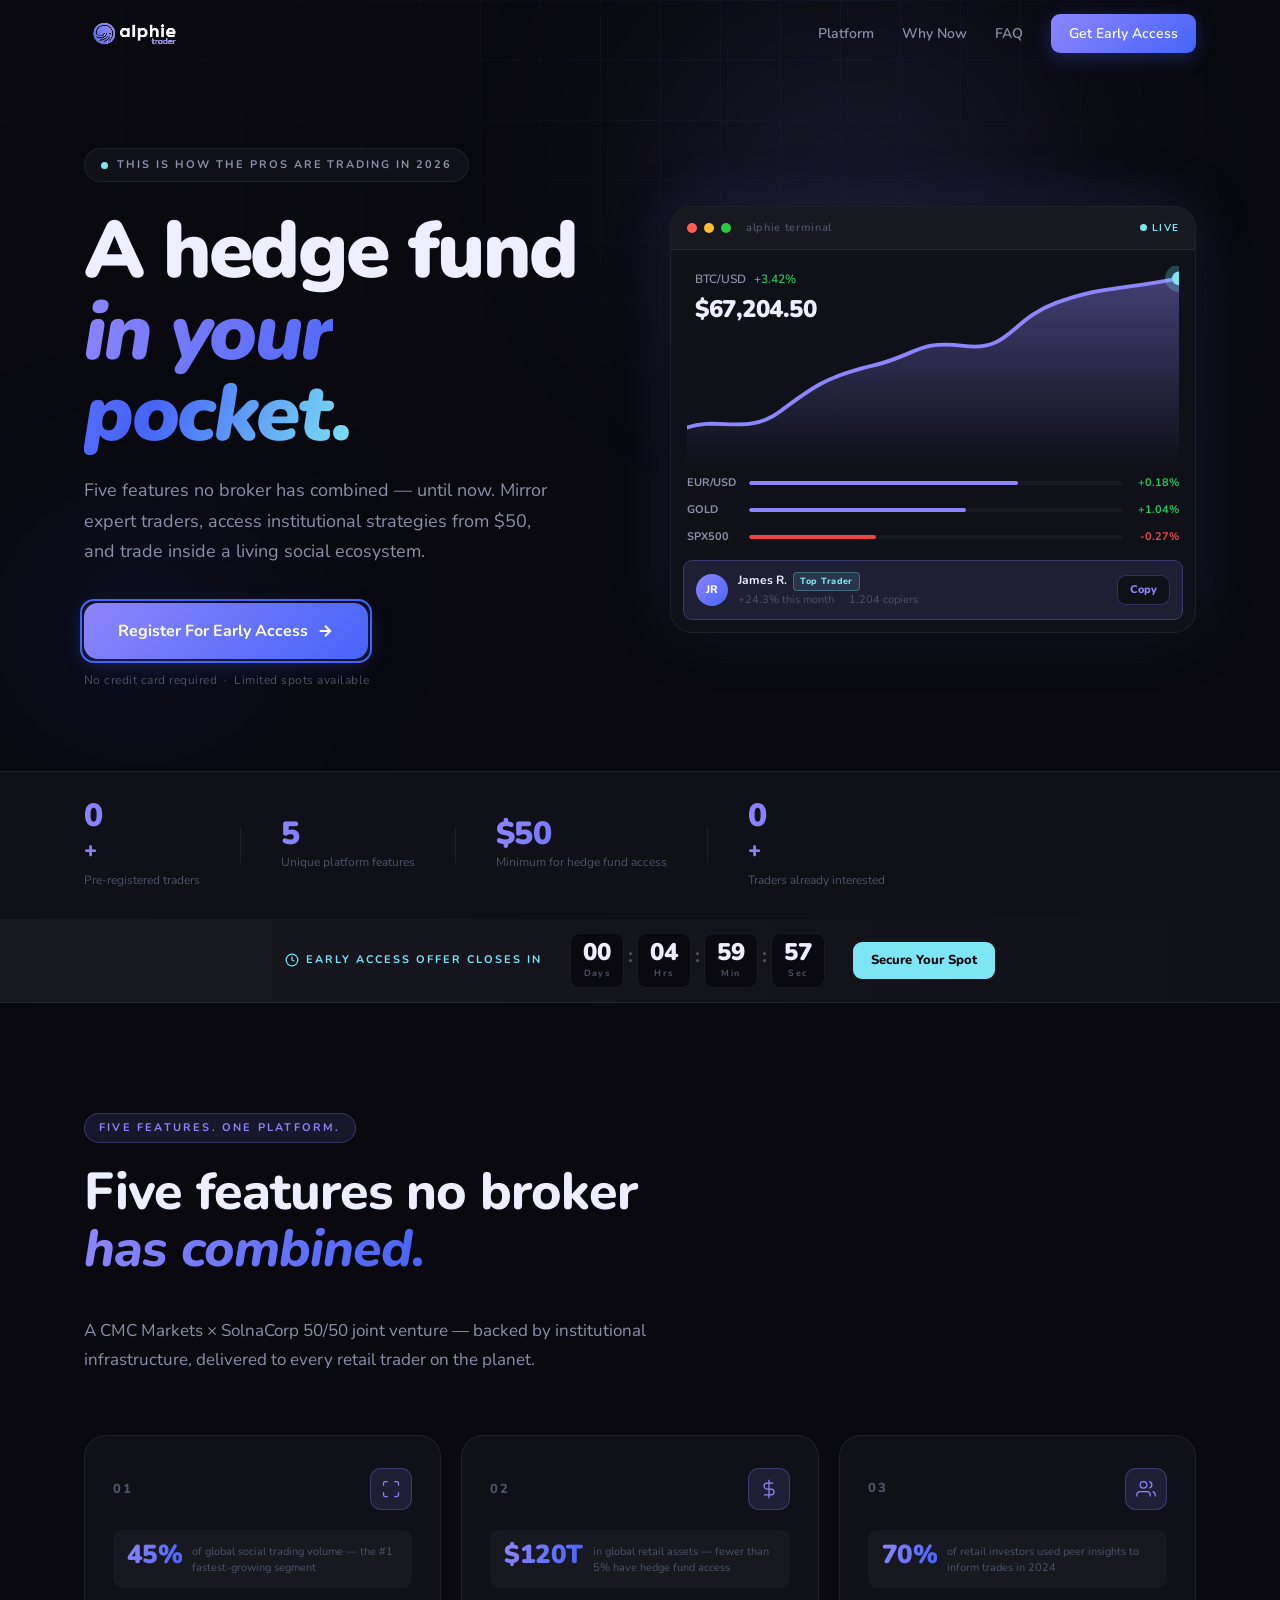
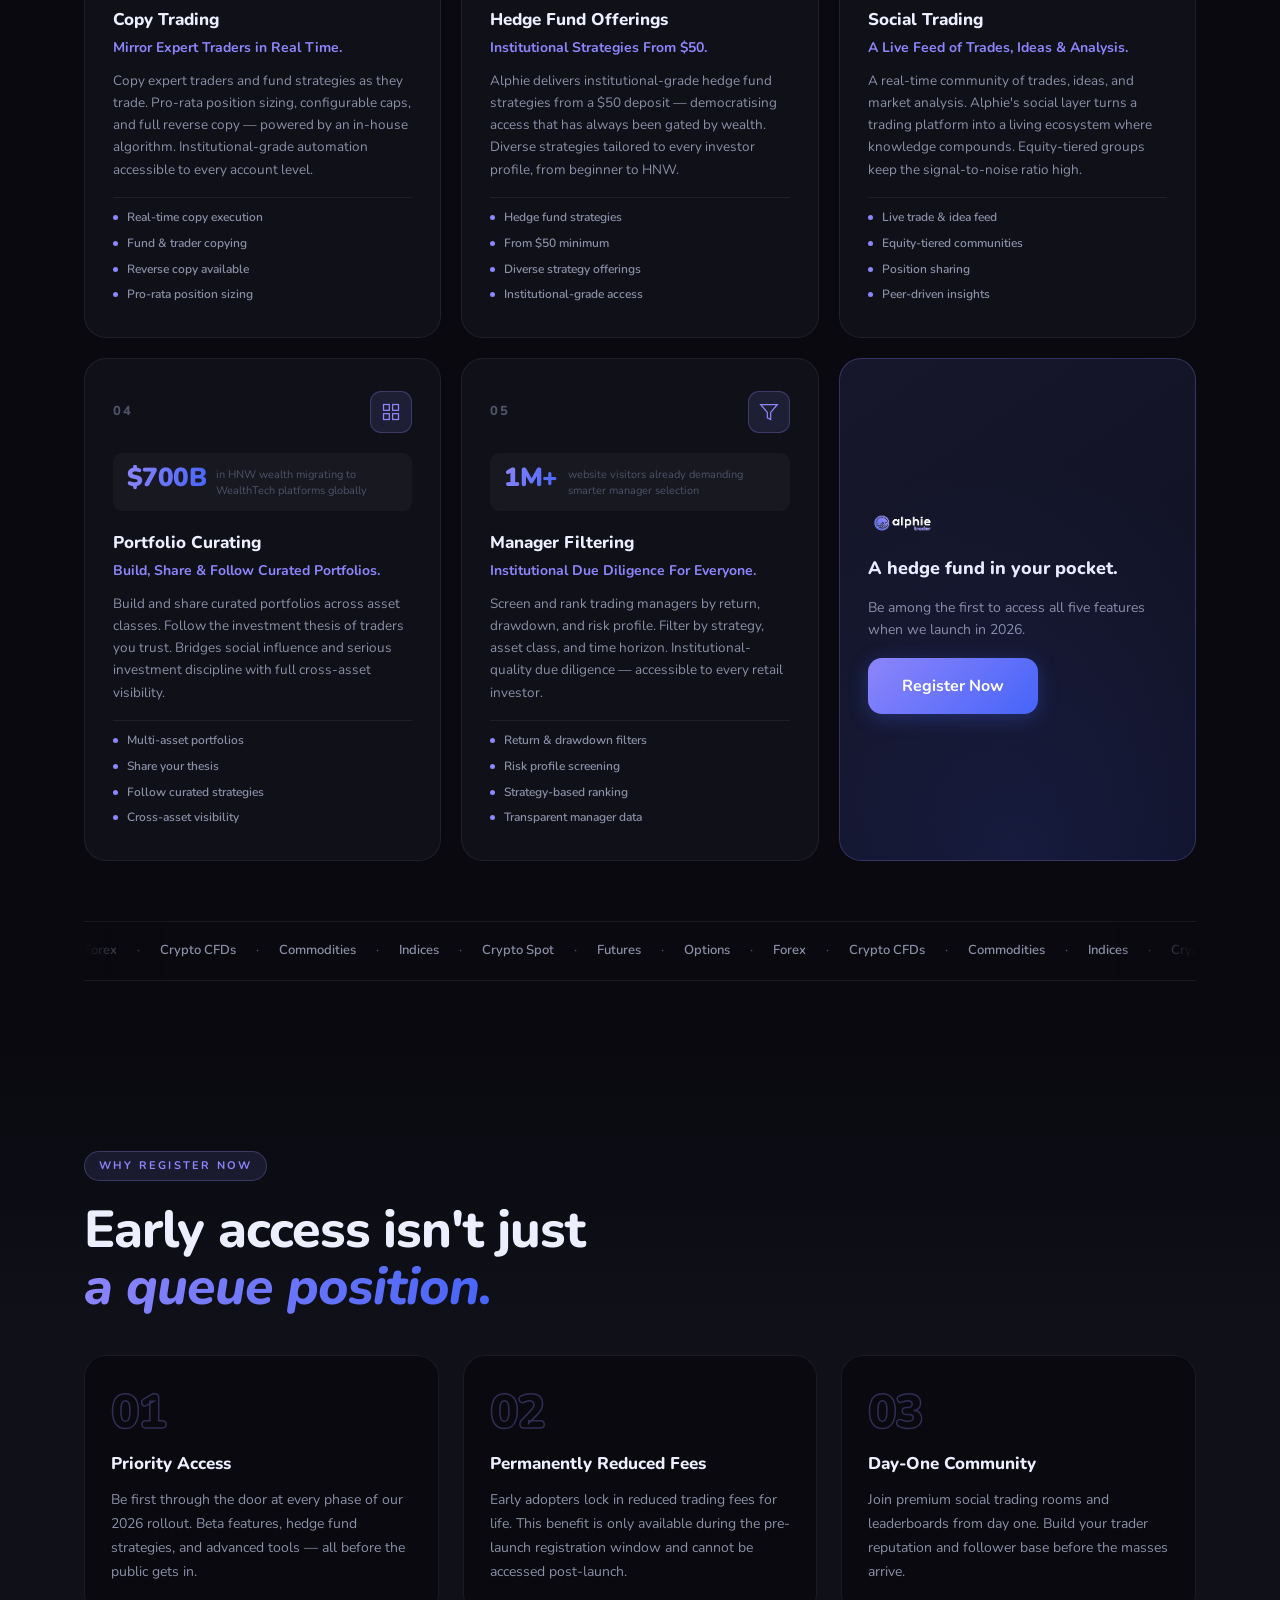
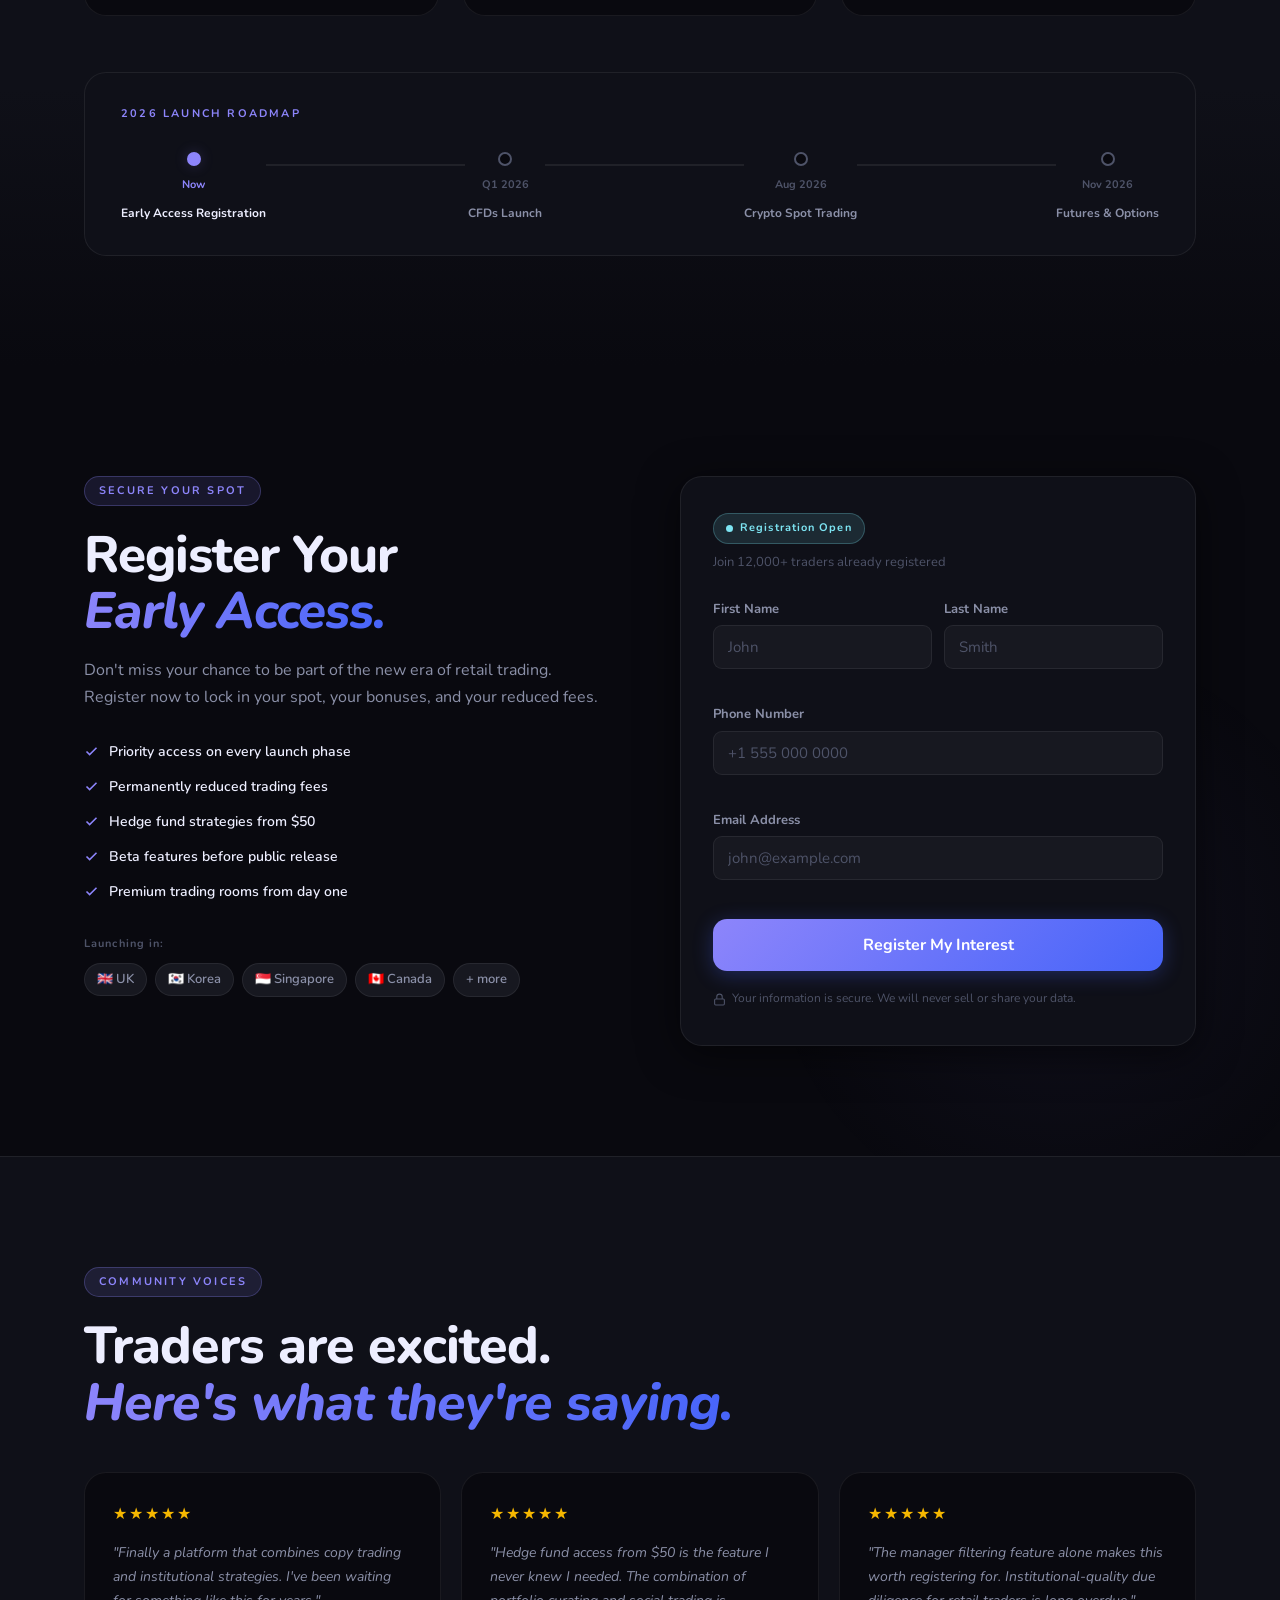
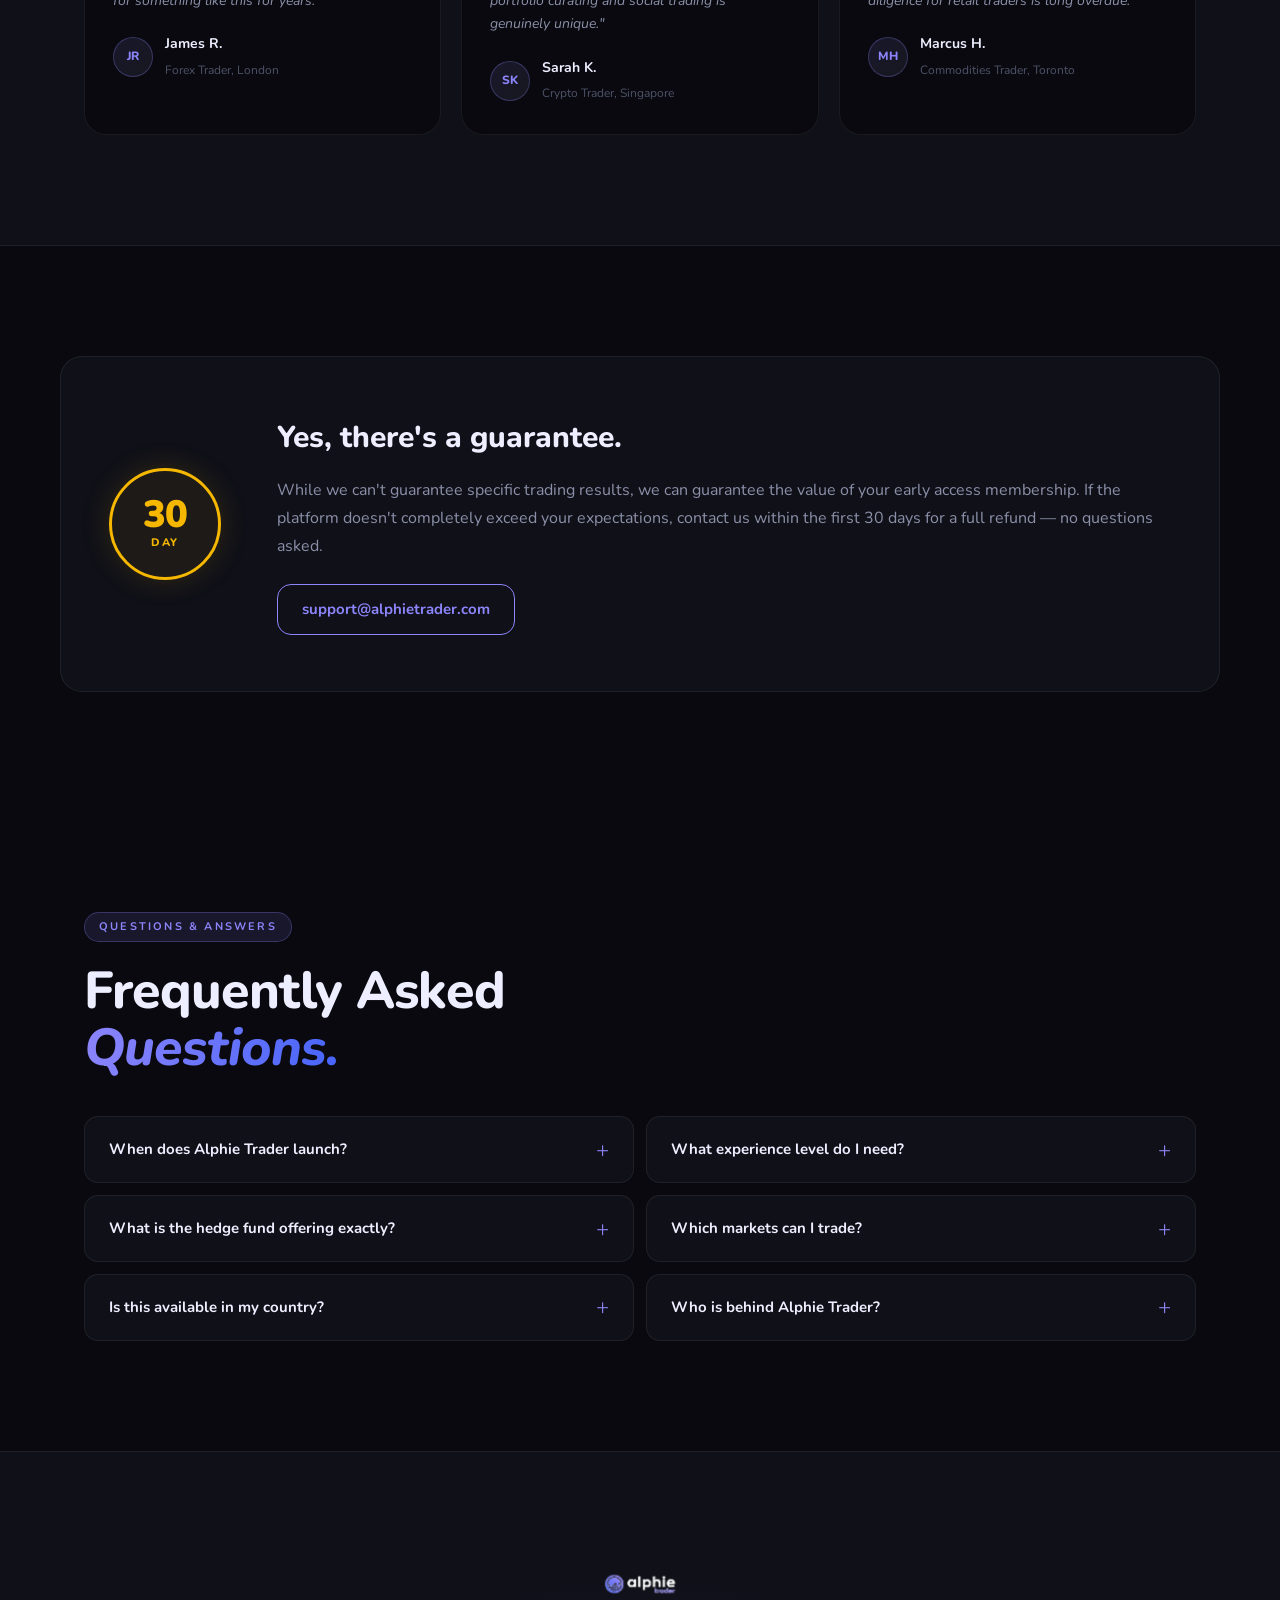
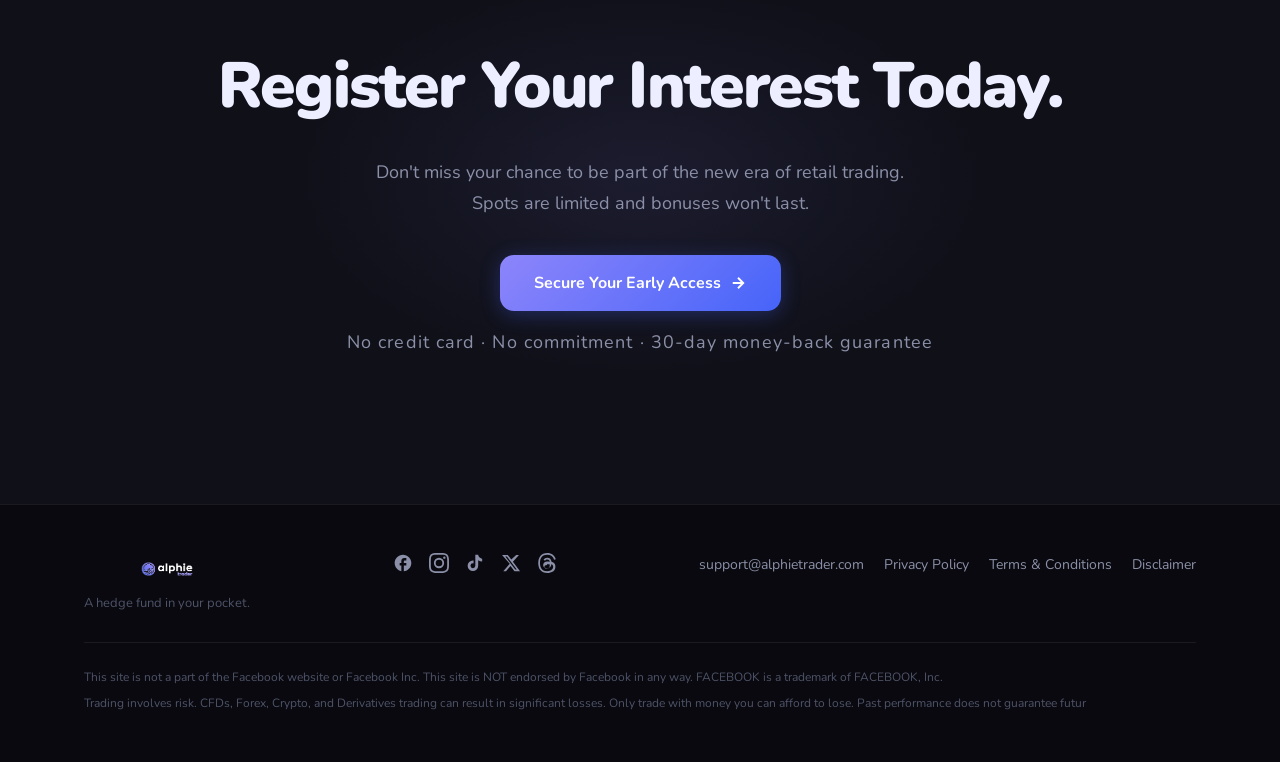
==== commit e45877d9: "Remove trust strip, fix obfuscated emails, add social links footer row - Hero: delete trust-strip bl" ====
--- a/index.html
+++ b/index.html
@@ -68,20 +68,6 @@
             <p class="cta-micro">No credit card required &nbsp;·&nbsp; Limited spots available</p>
           </div>
 
-          <div class="trust-strip reveal delay-4">
-            <div class="trust-item">
-              <svg viewBox="0 0 24 24" fill="none" stroke="currentColor" stroke-width="2" width="14" height="14" aria-hidden="true"><path d="M12 22s8-4 8-10V5l-8-3-8 3v7c0 6 8 10 8 10z"/></svg>
-              Seychelles FSA Regulated
-            </div>
-            <span class="trust-sep" aria-hidden="true"></span>
-            <div class="trust-item">
-              CMC Markets × SolnaCorp JV
-            </div>
-            <span class="trust-sep" aria-hidden="true"></span>
-            <div class="trust-item">
-              30-Day Money-Back Guarantee
-            </div>
-          </div>
         </div>
 
         <!-- Terminal -->
@@ -188,6 +174,34 @@
       </div>
     </div>
 
+    <!-- COUNTDOWN: inline script — runs the instant the spans above exist -->
+    <script>
+    (function() {
+      var LOOP_MS  = 5 * 60 * 60 * 1000;
+      var deadline = Date.now() + LOOP_MS;
+
+      function pad(n) {
+        return String(Math.max(0, Math.floor(n))).padStart(2, '0');
+      }
+
+      function tick() {
+        var remaining = deadline - Date.now();
+        if (remaining <= 0) {
+          deadline = Date.now() + LOOP_MS;
+          remaining = LOOP_MS;
+        }
+        var s = remaining / 1000;
+        document.getElementById('cd-days').textContent  = pad(s / 86400);
+        document.getElementById('cd-hours').textContent = pad((s % 86400) / 3600);
+        document.getElementById('cd-mins').textContent  = pad((s % 3600)  / 60);
+        document.getElementById('cd-secs').textContent  = pad(s % 60);
+      }
+
+      tick();
+      setInterval(tick, 1000);
+    })();
+    </script>
+
     <!-- 5 USPs -->
     <section class="usps" id="features">
       <div class="container">
@@ -498,7 +512,7 @@
         <div class="g-copy reveal">
           <h2>Yes, there's a guarantee.</h2>
           <p>While we can't guarantee specific trading results, we can guarantee the value of your early access membership. If the platform doesn't completely exceed your expectations, contact us within the first 30 days for a full refund — no questions asked.</p>
-          <a href="/cdn-cgi/l/email-protection#5e2d2b2e2e312c2a1e3f322e36373b2a2c3f3a3b2c703d3133" class="btn btn-outline-indigo"><span class="__cf_email__" data-cfemail="73000603031c010733121f031b1a160701121716015d101c1e">[email&#160;protected]</span></a>
+          <a href="mailto:support@alphietrader.com" class="btn btn-outline-indigo">support@alphietrader.com</a>
         </div>
       </div>
     </section>
@@ -562,8 +576,30 @@
           <img src="logo-white.png" alt="alphie trader" class="footer-logo" width="110" height="57" />
           <p>A hedge fund in your pocket.</p>
         </div>
+        <div class="social-links" aria-label="Social media">
+          <!-- Facebook -->
+          <a href="https://www.facebook.com/people/alphie-trader/61585912577670/" target="_blank" rel="noopener noreferrer" aria-label="Facebook">
+            <svg width="20" height="20" viewBox="0 0 24 24" fill="currentColor" aria-hidden="true"><path d="M22 12c0-5.52-4.48-10-10-10S2 6.48 2 12c0 4.84 3.44 8.87 8 9.8V15H8v-3h2V9.5C10 7.57 11.57 6 13.5 6H16v3h-2c-.55 0-1 .45-1 1v2h3v3h-3v6.95C18.05 21.45 22 17.19 22 12z"/></svg>
+          </a>
+          <!-- Instagram -->
+          <a href="https://www.instagram.com/alphietrader/" target="_blank" rel="noopener noreferrer" aria-label="Instagram">
+            <svg width="20" height="20" viewBox="0 0 24 24" fill="currentColor" aria-hidden="true"><path d="M12 2.163c3.204 0 3.584.012 4.85.07 3.252.148 4.771 1.691 4.919 4.919.058 1.265.069 1.645.069 4.849 0 3.205-.012 3.584-.069 4.849-.149 3.225-1.664 4.771-4.919 4.919-1.266.058-1.644.07-4.85.07-3.204 0-3.584-.012-4.849-.07-3.26-.149-4.771-1.699-4.919-4.92-.058-1.265-.07-1.644-.07-4.849 0-3.204.013-3.583.07-4.849.149-3.227 1.664-4.771 4.919-4.919 1.266-.057 1.645-.069 4.849-.069zM12 0C8.741 0 8.333.014 7.053.072 2.695.272.273 2.69.073 7.052.014 8.333 0 8.741 0 12c0 3.259.014 3.668.072 4.948.2 4.358 2.618 6.78 6.98 6.98C8.333 23.986 8.741 24 12 24c3.259 0 3.668-.014 4.948-.072 4.354-.2 6.782-2.618 6.979-6.98.059-1.28.073-1.689.073-4.948 0-3.259-.014-3.667-.072-4.947-.196-4.354-2.617-6.78-6.979-6.98C15.668.014 15.259 0 12 0zm0 5.838a6.162 6.162 0 1 0 0 12.324 6.162 6.162 0 0 0 0-12.324zM12 16a4 4 0 1 1 0-8 4 4 0 0 1 0 8zm6.406-11.845a1.44 1.44 0 1 0 0 2.881 1.44 1.44 0 0 0 0-2.881z"/></svg>
+          </a>
+          <!-- TikTok -->
+          <a href="https://www.tiktok.com/@alphietrader" target="_blank" rel="noopener noreferrer" aria-label="TikTok">
+            <svg width="20" height="20" viewBox="0 0 24 24" fill="currentColor" aria-hidden="true"><path d="M19.59 6.69a4.83 4.83 0 0 1-3.77-4.25V2h-3.45v13.67a2.89 2.89 0 0 1-2.88 2.5 2.89 2.89 0 0 1-2.89-2.89 2.89 2.89 0 0 1 2.89-2.89c.28 0 .54.04.79.1V9.01a6.33 6.33 0 0 0-.79-.05 6.34 6.34 0 0 0-6.34 6.34 6.34 6.34 0 0 0 6.34 6.34 6.34 6.34 0 0 0 6.33-6.34V8.69a8.18 8.18 0 0 0 4.78 1.52V6.76a4.85 4.85 0 0 1-1.01-.07z"/></svg>
+          </a>
+          <!-- X (Twitter) -->
+          <a href="https://x.com/alphietrader" target="_blank" rel="noopener noreferrer" aria-label="X (Twitter)">
+            <svg width="20" height="20" viewBox="0 0 24 24" fill="currentColor" aria-hidden="true"><path d="M18.244 2.25h3.308l-7.227 8.26 8.502 11.24H16.17l-4.714-6.231-5.401 6.231H2.746l7.73-8.835L1.254 2.25H8.08l4.259 5.631 5.905-5.631zm-1.161 17.52h1.833L7.084 4.126H5.117z"/></svg>
+          </a>
+          <!-- Threads -->
+          <a href="https://www.threads.com/@alphietrader" target="_blank" rel="noopener noreferrer" aria-label="Threads">
+            <svg width="20" height="20" viewBox="0 0 24 24" fill="currentColor" aria-hidden="true"><path d="M12.186 24h-.007c-3.581-.024-6.334-1.205-8.184-3.509C2.35 18.44 1.5 15.586 1.472 12.01v-.017c.028-3.579.879-6.43 2.525-8.482C5.845 1.205 8.6.024 12.18 0h.014c2.746.02 5.043.725 6.826 2.098 1.677 1.29 2.858 3.13 3.509 5.467l-2.04.569c-1.104-3.96-3.898-5.984-8.304-6.015-2.91.022-5.11.936-6.54 2.717C4.307 6.504 3.616 8.914 3.589 12c.027 3.086.718 5.496 2.057 7.164 1.43 1.783 3.631 2.698 6.54 2.717 2.623-.02 4.358-.631 5.8-2.045 1.647-1.613 1.618-3.593 1.09-4.798-.31-.71-.873-1.3-1.634-1.75-.192 1.352-.622 2.446-1.284 3.272-.886 1.102-2.14 1.704-3.73 1.79-1.202.065-2.361-.218-3.259-.801-1.063-.689-1.685-1.74-1.752-2.964-.065-1.19.408-2.285 1.33-3.082.88-.76 2.119-1.207 3.583-1.291a13.853 13.853 0 0 1 3.02.142c-.126-.742-.375-1.332-.75-1.757-.513-.583-1.301-.88-2.344-.887h-.046c-.847 0-1.802.208-2.543 1.492l-1.792-1.02c.918-1.683 2.386-2.572 4.358-2.572h.063c3.016.018 4.813 1.842 5.115 5.037.236.067.466.137.69.21 2.172.693 3.472 2.097 3.863 4.123.428 2.188-.132 4.838-2.254 6.918C17.029 23.159 14.938 24 12.186 24zm.024-9.69c-.06 0-.12.002-.181.006-1.01.057-1.862.35-2.41.824-.484.418-.706.967-.674 1.63.07 1.262 1.176 2.019 2.98 1.922 1.217-.066 2.124-.548 2.695-1.434.527-.82.778-1.98.748-3.447a11.651 11.651 0 0 0-3.158-.501z"/></svg>
+          </a>
+        </div>
         <div class="footer-links">
-          <a href="/cdn-cgi/l/email-protection#40333530302f323400212c302829253432212425326e232f2d"><span class="__cf_email__" data-cfemail="2b585e5b5b44595f6b4a475b43424e5f594a4f4e5905484446">[email&#160;protected]</span></a>
+          <a href="mailto:support@alphietrader.com">support@alphietrader.com</a>
           <a href="#">Privacy Policy</a>
           <a href="#">Terms &amp; Conditions</a>
           <a href="#">Disclaimer</a>
--- a/styles.css
+++ b/styles.css
@@ -1061,6 +1061,10 @@
 .footer-links a:hover { color: var(--indigo); }
 .footer-legal { border-top: 1px solid var(--border); padding-top: 24px; display: flex; flex-direction: column; gap: 6px; }
 .footer-legal p { font-size: 12px; color: var(--text-3); line-height: 1.7; }
+.social-links { display: flex; flex-direction: row; gap: 16px; align-items: center; }
+.social-links a { color: var(--text-2); transition: color 0.2s; display: flex; }
+.social-links a svg { width: 20px; height: 20px; }
+.social-links a:hover { color: var(--indigo); }
 
 /* ================================================================
    RESPONSIVE
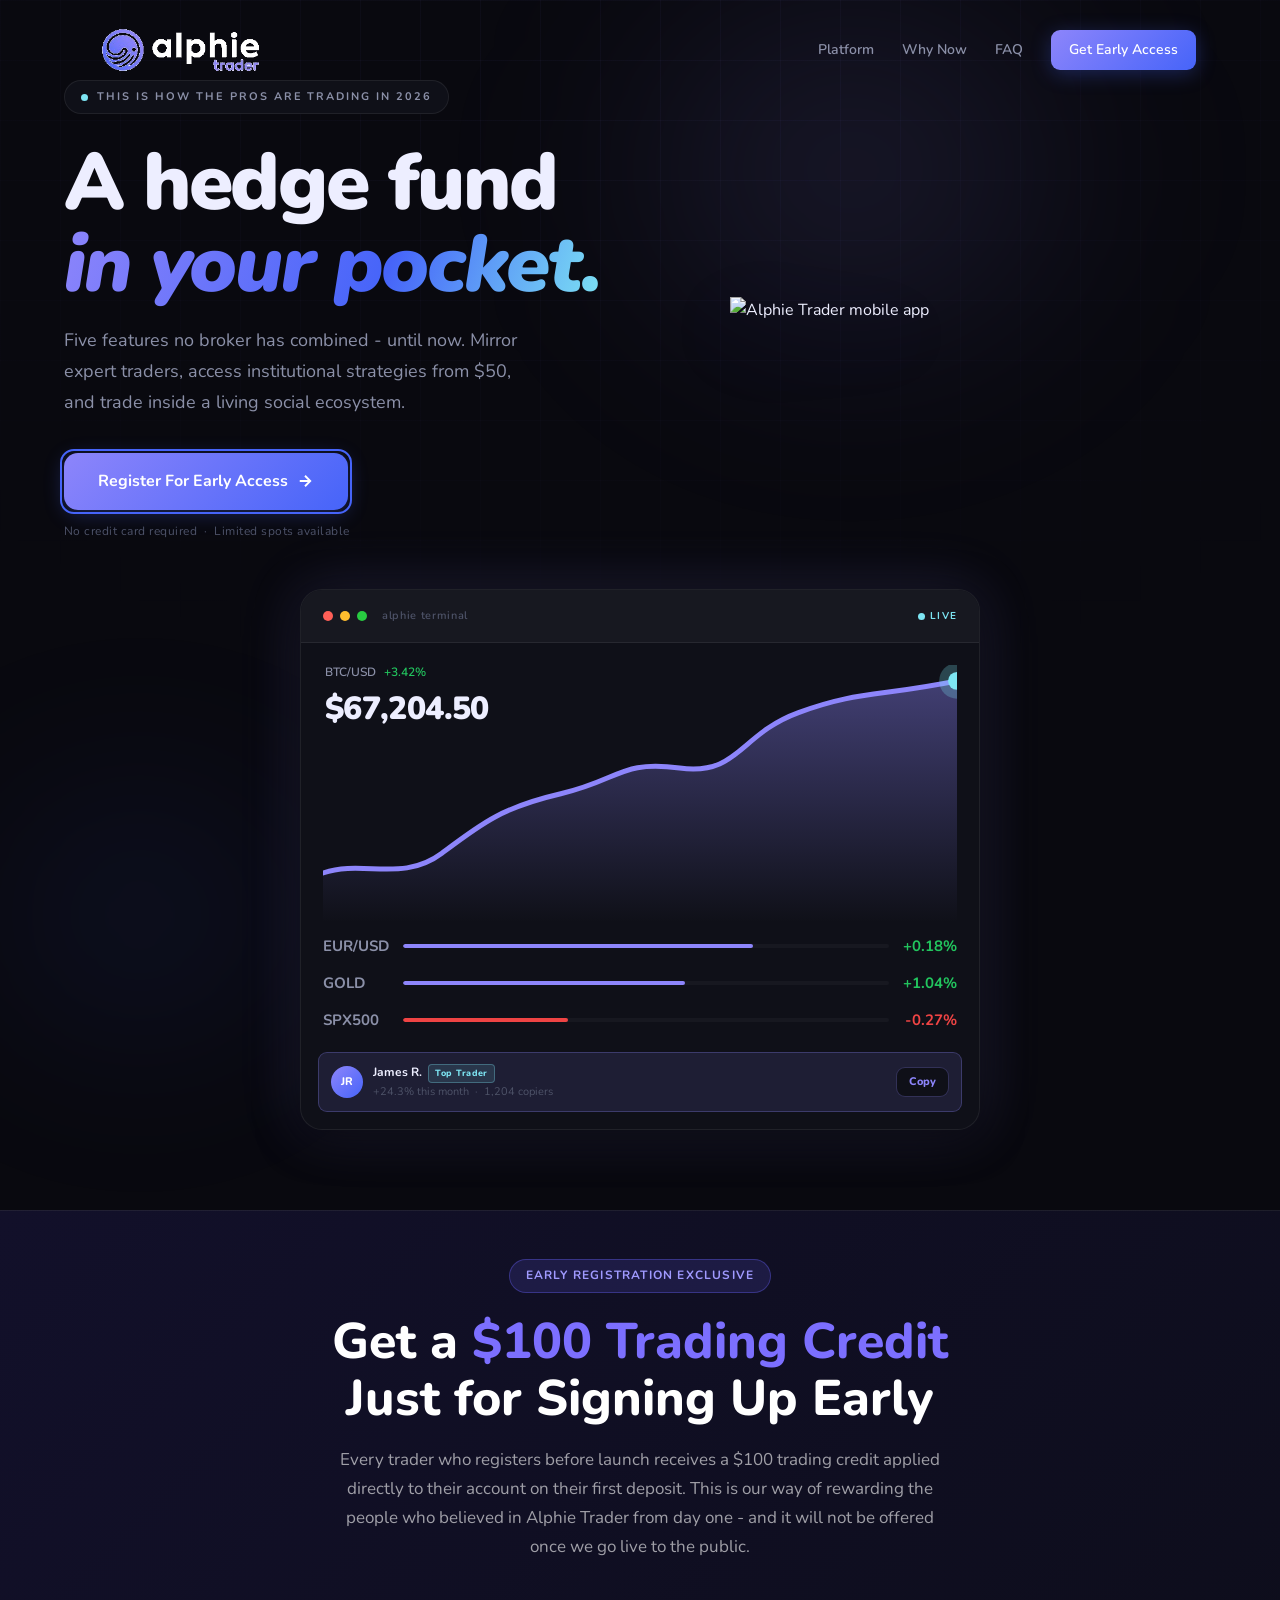
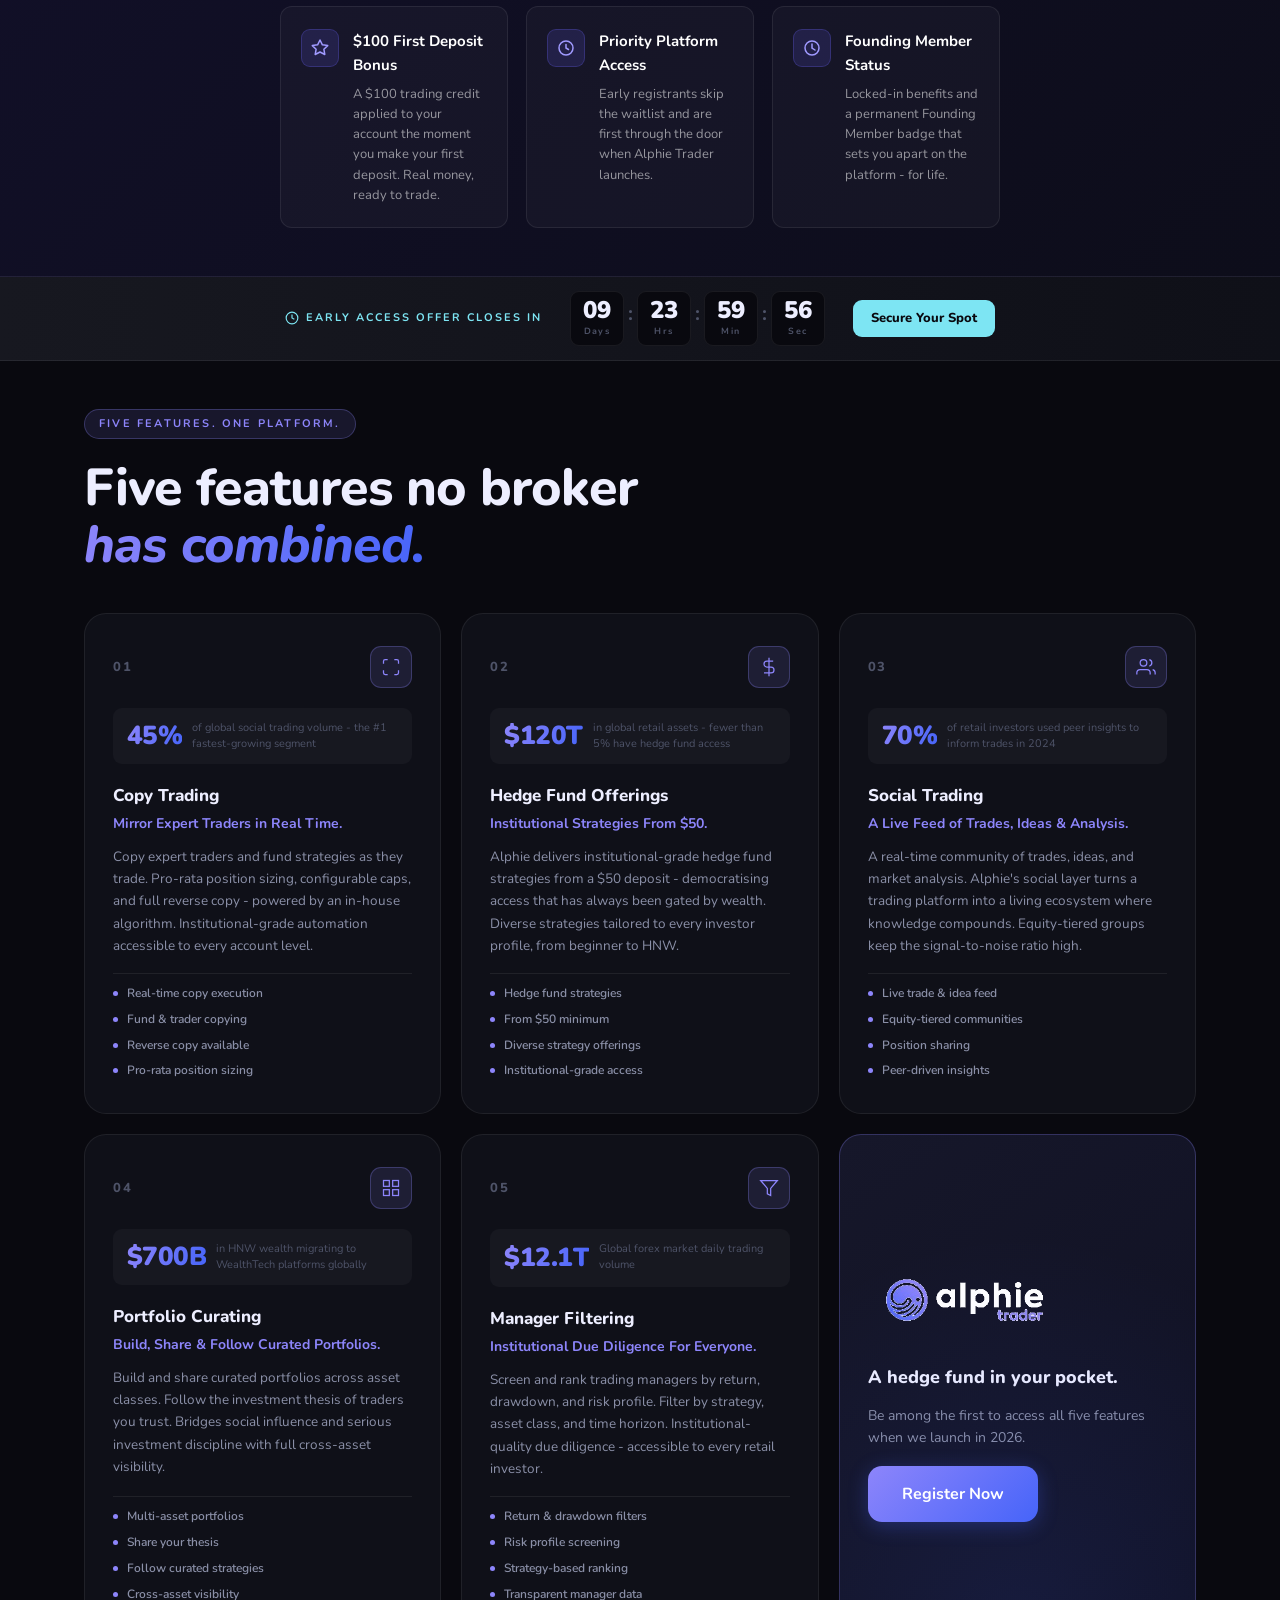
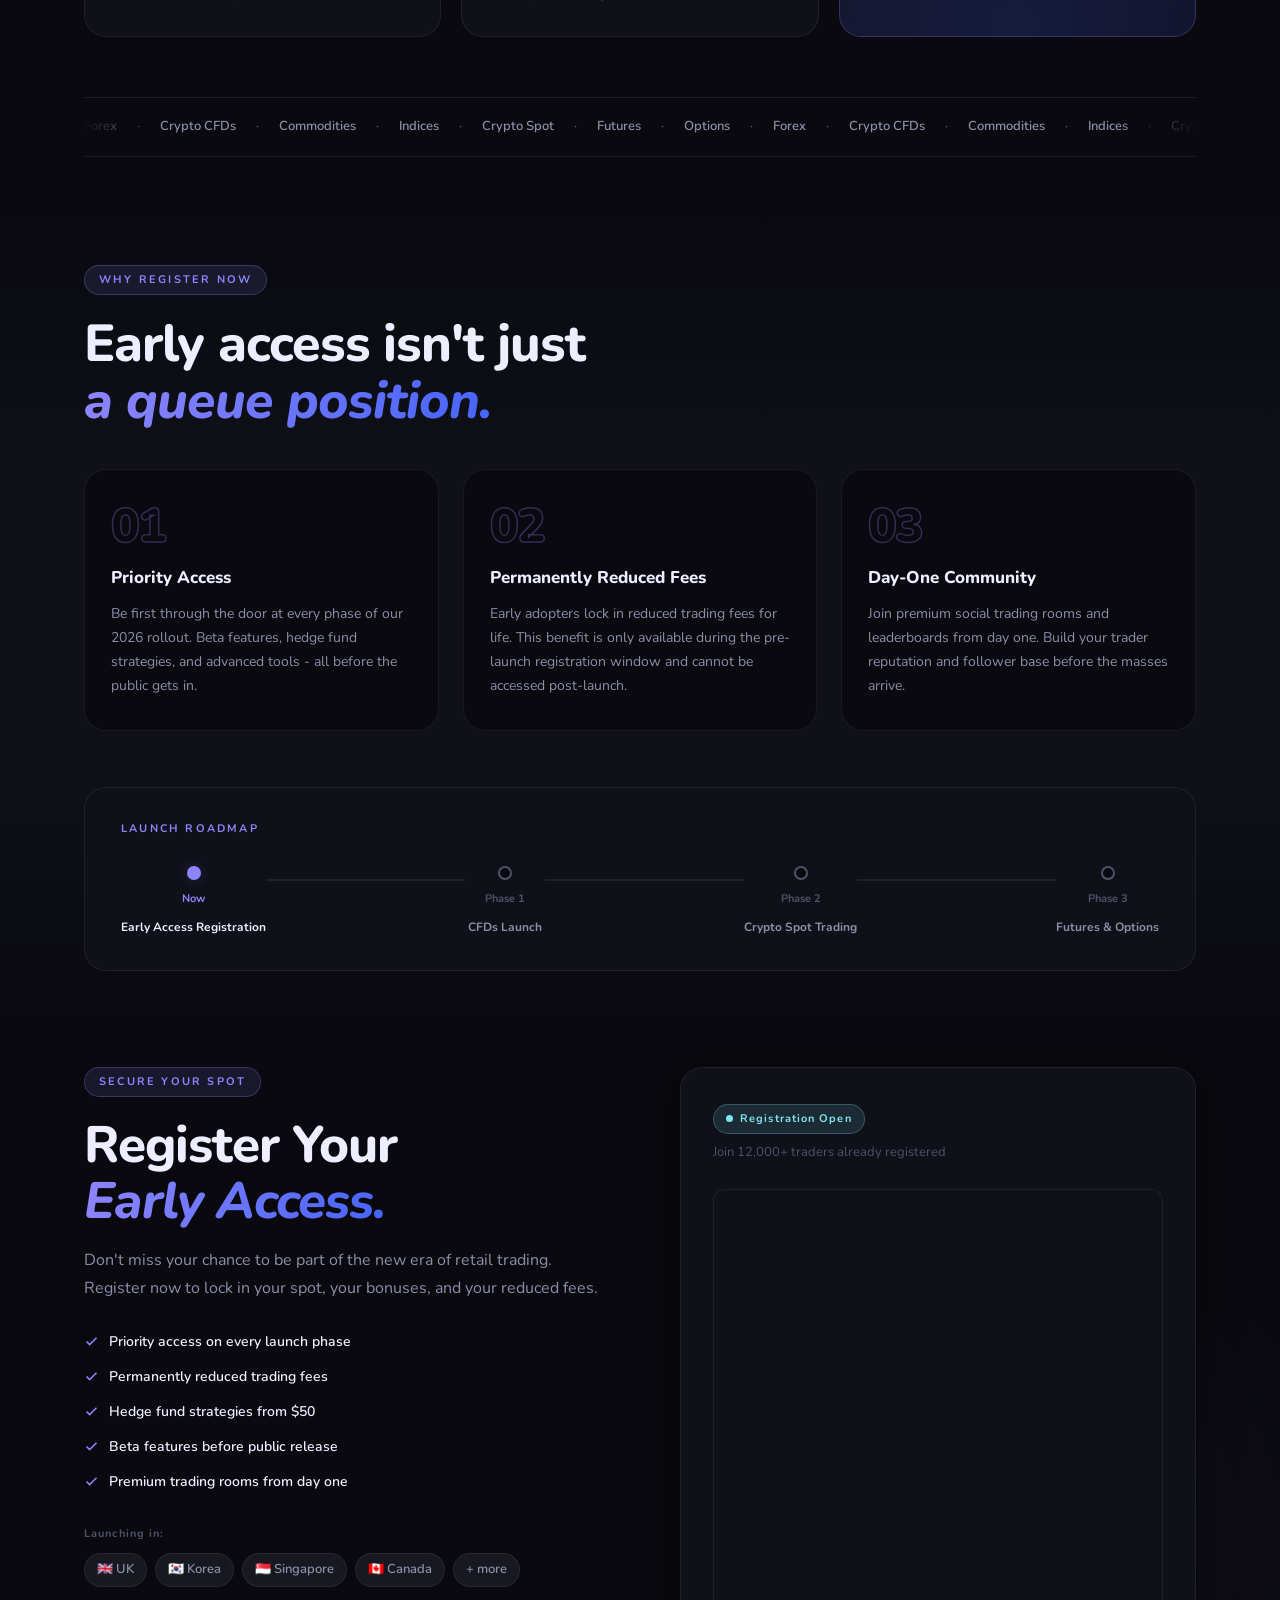
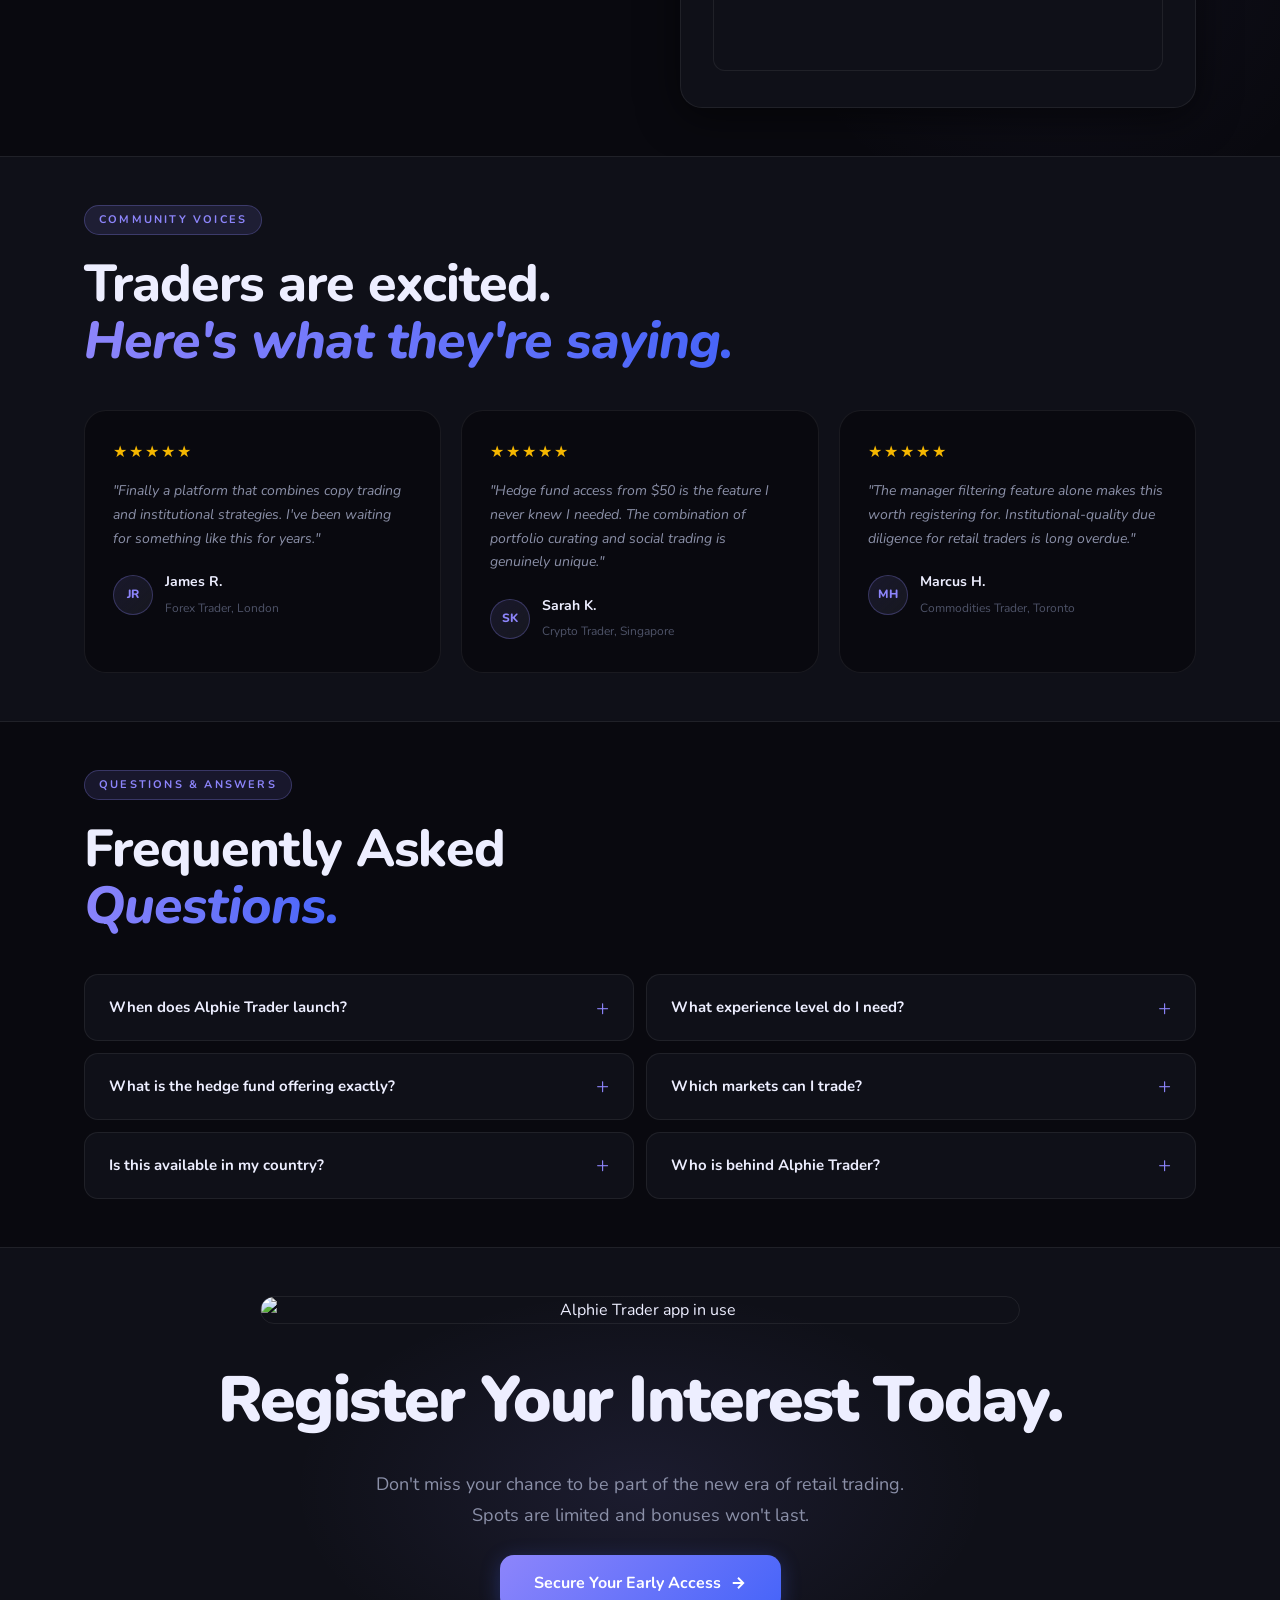
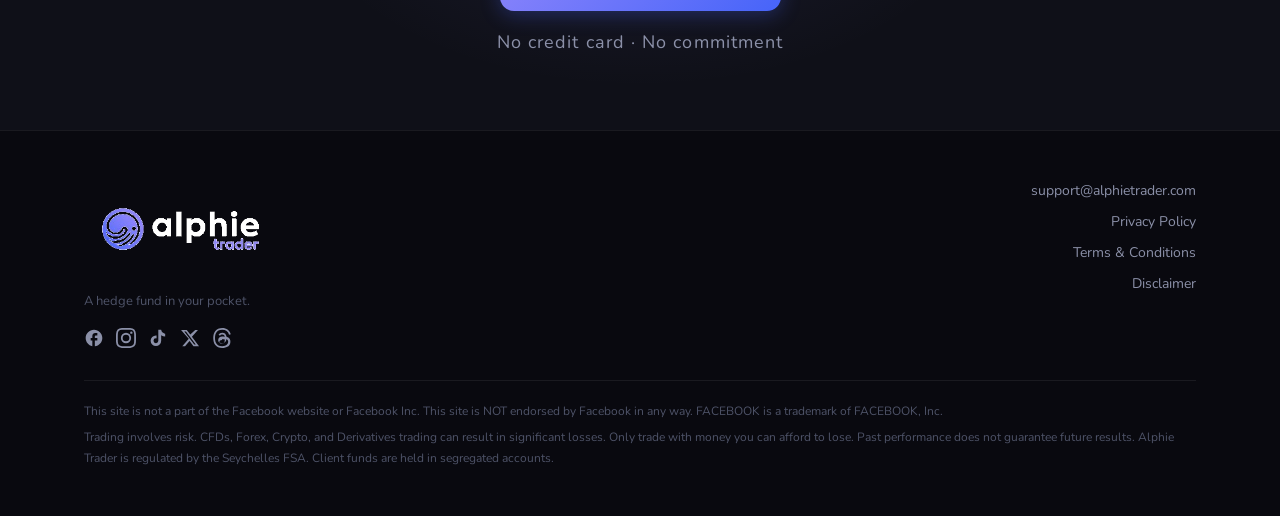
==== commit b661d455: "Mobile nav: icon-only logo, fix logo height cascade, reduce nav padding - Swap to icon-only logo on " ====
--- a/index.html
+++ b/index.html
@@ -3,8 +3,8 @@
 <head>
   <meta charset="UTF-8" />
   <meta name="viewport" content="width=device-width, initial-scale=1.0" />
-  <meta name="description" content="Alphie Trader — A hedge fund in your pocket. Copy trading, hedge fund strategies from $50, social trading rooms, and portfolio curating. Register for early access." />
-  <title>Alphie Trader – A Hedge Fund In Your Pocket</title>
+  <meta name="description" content="Alphie Trader - A hedge fund in your pocket. Copy trading, hedge fund strategies from $50, social trading rooms, and portfolio curating. Register for early access." />
+  <title>Alphie Trader - A Hedge Fund In Your Pocket</title>
   <link rel="preconnect" href="https://fonts.googleapis.com" />
   <link rel="preconnect" href="https://fonts.gstatic.com" crossorigin />
   <link href="https://fonts.googleapis.com/css2?family=Nunito:ital,wght@0,300;0,400;0,600;0,700;0,800;0,900;1,800&display=swap" rel="stylesheet" />
@@ -16,7 +16,8 @@
   <header class="site-header" id="site-header">
     <div class="header-inner container">
       <a href="#" class="logo-link" aria-label="Alphie Trader Home">
-        <img src="logo-white.png" alt="alphie trader" class="logo-img" width="149" height="77" />
+        <img src="logo-white.png" alt="alphie trader" class="logo-img" />
+        <img src="asset/alphie-logo-icon.png" alt="Alphie Trader" class="logo-img logo-img-mobile" />
       </a>
       <nav class="header-nav" aria-label="Main navigation">
         <a href="#features">Platform</a>
@@ -57,7 +58,7 @@
           </h1>
 
           <p class="hero-sub reveal delay-2">
-            Five features no broker has combined — until now. Mirror expert traders, access institutional strategies from $50, and trade inside a living social ecosystem.
+            Five features no broker has combined - until now. Mirror expert traders, access institutional strategies from $50, and trade inside a living social ecosystem.
           </p>
 
           <div class="hero-actions reveal delay-3">
@@ -68,6 +69,14 @@
             <p class="cta-micro">No credit card required &nbsp;·&nbsp; Limited spots available</p>
           </div>
 
+        </div>
+
+        <div class="phone-mockup-wrap">
+          <img
+            src="asset/phone-alphie.png"
+            alt="Alphie Trader mobile app"
+            class="phone-mockup-img"
+          />
         </div>
 
         <!-- Terminal -->
@@ -128,27 +137,43 @@
 
       </div>
 
-      <!-- Stats band -->
-      <div class="hero-stats-band">
-        <div class="container hero-stats-inner">
-          <div class="hstat reveal">
-            <span class="hstat-num" data-target="12000">0</span><span class="hstat-suf">+</span>
-            <span class="hstat-label">Pre-registered traders</span>
-          </div>
-          <div class="hstat-sep reveal" aria-hidden="true"></div>
-          <div class="hstat reveal delay-1">
-            <span class="hstat-num">5</span>
-            <span class="hstat-label">Unique platform features</span>
-          </div>
-          <div class="hstat-sep reveal" aria-hidden="true"></div>
-          <div class="hstat reveal delay-2">
-            <span class="hstat-num">$50</span>
-            <span class="hstat-label">Minimum for hedge fund access</span>
-          </div>
-          <div class="hstat-sep reveal" aria-hidden="true"></div>
-          <div class="hstat reveal delay-3">
-            <span class="hstat-num" data-target="1000000">0</span><span class="hstat-suf">+</span>
-            <span class="hstat-label">Traders already interested</span>
+    </section>
+
+    <!-- EARLY ACCESS -->
+    <section id="early-access" aria-label="Early access bonus">
+      <div class="wrap">
+        <div class="ea-inner fi">
+          <div class="ea-badge">Early Registration Exclusive</div>
+          <h2 class="ea-heading">Get a <span class="ea-highlight">$100 Trading Credit</span><br />Just for Signing Up Early</h2>
+          <p class="ea-desc">Every trader who registers before launch receives a $100 trading credit applied directly to their account on their first deposit. This is our way of rewarding the people who believed in Alphie Trader from day one - and it will not be offered once we go live to the public.</p>
+          <div class="ea-perks">
+            <div class="ea-perk">
+              <div class="ea-icon">
+                <svg width="20" height="20" viewBox="0 0 20 20" fill="none"><path d="M10 2l2.4 4.8 5.3.8-3.8 3.7.9 5.2L10 14l-4.8 2.5.9-5.2L2.3 7.6l5.3-.8L10 2z" stroke="currentColor" stroke-width="1.5" stroke-linejoin="round"/></svg>
+              </div>
+              <div>
+                <strong>$100 First Deposit Bonus</strong>
+                <p>A $100 trading credit applied to your account the moment you make your first deposit. Real money, ready to trade.</p>
+              </div>
+            </div>
+            <div class="ea-perk">
+              <div class="ea-icon">
+                <svg width="20" height="20" viewBox="0 0 20 20" fill="none"><circle cx="10" cy="10" r="7" stroke="currentColor" stroke-width="1.5"/><path d="M10 6.5v3.5l2.5 1.5" stroke="currentColor" stroke-width="1.5" stroke-linecap="round"/></svg>
+              </div>
+              <div>
+                <strong>Priority Platform Access</strong>
+                <p>Early registrants skip the waitlist and are first through the door when Alphie Trader launches.</p>
+              </div>
+            </div>
+            <div class="ea-perk">
+              <div class="ea-icon">
+                <svg width="20" height="20" viewBox="0 0 20 20" fill="none"><path d="M3 10a7 7 0 1 0 14 0A7 7 0 0 0 3 10zM10 6v4l3 2" stroke="currentColor" stroke-width="1.5" stroke-linecap="round"/></svg>
+              </div>
+              <div>
+                <strong>Founding Member Status</strong>
+                <p>Locked-in benefits and a permanent Founding Member badge that sets you apart on the platform - for life.</p>
+              </div>
+            </div>
           </div>
         </div>
       </div>
@@ -174,11 +199,10 @@
       </div>
     </div>
 
-    <!-- COUNTDOWN: inline script — runs the instant the spans above exist -->
+    <!-- COUNTDOWN: inline script - runs the instant the spans above exist -->
     <script>
     (function() {
-      var LOOP_MS  = 5 * 60 * 60 * 1000;
-      var deadline = Date.now() + LOOP_MS;
+      var deadline = new Date(Date.UTC(2026, 3, 4, 0, 0, 0));
 
       function pad(n) {
         return String(Math.max(0, Math.floor(n))).padStart(2, '0');
@@ -187,8 +211,8 @@
       function tick() {
         var remaining = deadline - Date.now();
         if (remaining <= 0) {
-          deadline = Date.now() + LOOP_MS;
-          remaining = LOOP_MS;
+          deadline = new Date(Date.now() + 10 * 24 * 60 * 60 * 1000);
+          remaining = deadline - Date.now();
         }
         var s = remaining / 1000;
         document.getElementById('cd-days').textContent  = pad(s / 86400);
@@ -210,10 +234,6 @@
         <h2 class="section-h2 reveal delay-1">
           Five features no broker<br /><em>has combined.</em>
         </h2>
-        <p class="section-lead reveal delay-2">
-          A CMC Markets × SolnaCorp 50/50 joint venture — backed by institutional infrastructure, delivered to every retail trader on the planet.
-        </p>
-
         <div class="usps-grid">
 
           <article class="usp-card reveal">
@@ -225,11 +245,11 @@
             </div>
             <div class="usp-stat-block">
               <span class="usp-big-num">45%</span>
-              <span class="usp-big-label">of global social trading volume — the #1 fastest-growing segment</span>
+              <span class="usp-big-label">of global social trading volume - the #1 fastest-growing segment</span>
             </div>
             <h3>Copy Trading</h3>
             <p class="usp-headline-line">Mirror Expert Traders in Real Time.</p>
-            <p>Copy expert traders and fund strategies as they trade. Pro-rata position sizing, configurable caps, and full reverse copy — powered by an in-house algorithm. Institutional-grade automation accessible to every account level.</p>
+            <p>Copy expert traders and fund strategies as they trade. Pro-rata position sizing, configurable caps, and full reverse copy - powered by an in-house algorithm. Institutional-grade automation accessible to every account level.</p>
             <ul class="usp-list">
               <li>Real-time copy execution</li>
               <li>Fund &amp; trader copying</li>
@@ -247,11 +267,11 @@
             </div>
             <div class="usp-stat-block">
               <span class="usp-big-num">$120T</span>
-              <span class="usp-big-label">in global retail assets — fewer than 5% have hedge fund access</span>
+              <span class="usp-big-label">in global retail assets - fewer than 5% have hedge fund access</span>
             </div>
             <h3>Hedge Fund Offerings</h3>
             <p class="usp-headline-line">Institutional Strategies From $50.</p>
-            <p>Alphie delivers institutional-grade hedge fund strategies from a $50 deposit — democratising access that has always been gated by wealth. Diverse strategies tailored to every investor profile, from beginner to HNW.</p>
+            <p>Alphie delivers institutional-grade hedge fund strategies from a $50 deposit - democratising access that has always been gated by wealth. Diverse strategies tailored to every investor profile, from beginner to HNW.</p>
             <ul class="usp-list">
               <li>Hedge fund strategies</li>
               <li>From $50 minimum</li>
@@ -312,12 +332,12 @@
               </div>
             </div>
             <div class="usp-stat-block">
-              <span class="usp-big-num">1M+</span>
-              <span class="usp-big-label">website visitors already demanding smarter manager selection</span>
+              <span class="usp-big-num">$12.1T</span>
+              <span class="usp-big-label">Global forex market daily trading volume <em style="font-style:normal;font-size:10px;display:block;margin-top:2px;"></em></span>
             </div>
             <h3>Manager Filtering</h3>
             <p class="usp-headline-line">Institutional Due Diligence For Everyone.</p>
-            <p>Screen and rank trading managers by return, drawdown, and risk profile. Filter by strategy, asset class, and time horizon. Institutional-quality due diligence — accessible to every retail investor.</p>
+            <p>Screen and rank trading managers by return, drawdown, and risk profile. Filter by strategy, asset class, and time horizon. Institutional-quality due diligence - accessible to every retail investor.</p>
             <ul class="usp-list">
               <li>Return &amp; drawdown filters</li>
               <li>Risk profile screening</li>
@@ -328,7 +348,7 @@
 
           <!-- CTA card -->
           <div class="usp-cta-card reveal delay-2">
-            <img src="logo-white.png" alt="alphie trader" width="120" height="62" />
+            <img src="logo-white.png" alt="alphie trader" style="height:100px;width:auto;display:block;" />
             <p class="usp-cta-tag">A hedge fund in your pocket.</p>
             <p>Be among the first to access all five features when we launch in 2026.</p>
             <a href="#register" class="btn btn-primary btn-lg">Register Now</a>
@@ -355,7 +375,7 @@
           <div class="reason reveal">
             <div class="reason-n">01</div>
             <h3>Priority Access</h3>
-            <p>Be first through the door at every phase of our 2026 rollout. Beta features, hedge fund strategies, and advanced tools — all before the public gets in.</p>
+            <p>Be first through the door at every phase of our 2026 rollout. Beta features, hedge fund strategies, and advanced tools - all before the public gets in.</p>
           </div>
           <div class="reason reveal delay-1">
             <div class="reason-n">02</div>
@@ -370,7 +390,7 @@
         </div>
 
         <div class="roadmap reveal">
-          <div class="roadmap-label">2026 LAUNCH ROADMAP</div>
+          <div class="roadmap-label">LAUNCH ROADMAP</div>
           <div class="roadmap-steps">
             <div class="rm-step active">
               <div class="rm-dot"></div>
@@ -380,19 +400,19 @@
             <div class="rm-line"></div>
             <div class="rm-step">
               <div class="rm-dot"></div>
-              <span class="rm-time">Q1 2026</span>
+              <span class="rm-time">Phase 1</span>
               <span class="rm-name">CFDs Launch</span>
             </div>
             <div class="rm-line"></div>
             <div class="rm-step">
               <div class="rm-dot"></div>
-              <span class="rm-time">Aug 2026</span>
+              <span class="rm-time">Phase 2</span>
               <span class="rm-name">Crypto Spot Trading</span>
             </div>
             <div class="rm-line"></div>
             <div class="rm-step">
               <div class="rm-dot"></div>
-              <span class="rm-time">Nov 2026</span>
+              <span class="rm-time">Phase 3</span>
               <span class="rm-name">Futures &amp; Options</span>
             </div>
           </div>
@@ -430,47 +450,23 @@
               <div class="form-live-badge"><span class="live-dot"></span>Registration Open</div>
               <p>Join 12,000+ traders already registered</p>
             </div>
-            <form id="reg-form" class="reg-form" novalidate>
-              <div class="form-duo">
-                <div class="f-group">
-                  <label for="first-name">First Name</label>
-                  <input type="text" id="first-name" name="first_name" placeholder="John" required autocomplete="given-name" />
-                  <span class="f-err" id="err-first-name"></span>
-                </div>
-                <div class="f-group">
-                  <label for="last-name">Last Name</label>
-                  <input type="text" id="last-name" name="last_name" placeholder="Smith" required autocomplete="family-name" />
-                  <span class="f-err" id="err-last-name"></span>
-                </div>
-              </div>
-              <div class="f-group">
-                <label for="phone">Phone Number</label>
-                <input type="tel" id="phone" name="phone" placeholder="+1 555 000 0000" required autocomplete="tel" />
-                <span class="f-err" id="err-phone"></span>
-              </div>
-              <div class="f-group">
-                <label for="email">Email Address</label>
-                <input type="email" id="email" name="email" placeholder="john@example.com" required autocomplete="email" />
-                <span class="f-err" id="err-email"></span>
-              </div>
-              <button type="submit" class="btn btn-primary btn-lg btn-full" id="submit-btn">
-                <span class="btn-txt">Register My Interest</span>
-                <span class="btn-spin" hidden>
-                  <svg class="spin-icon" viewBox="0 0 24 24" fill="none" stroke="currentColor" stroke-width="2" aria-hidden="true"><circle cx="12" cy="12" r="10" opacity="0.25"/><path d="M12 2a10 10 0 0 1 10 10"/></svg>
-                  Submitting...
-                </span>
-              </button>
-              <p class="form-privacy">
-                <svg viewBox="0 0 24 24" fill="none" stroke="currentColor" stroke-width="2" width="13" height="13" aria-hidden="true"><rect x="3" y="11" width="18" height="11" rx="2"/><path d="M7 11V7a5 5 0 0 1 10 0v4"/></svg>
-                Your information is secure. We will never sell or share your data.
-              </p>
-            </form>
-            <div class="form-success" id="form-success" hidden>
-              <div class="success-circle">
-                <svg viewBox="0 0 24 24" fill="none" stroke="currentColor" stroke-width="2.5" aria-label="Success"><polyline points="20 6 9 17 4 12"/></svg>
-              </div>
-              <h3>You're on the list!</h3>
-              <p>We'll send your early access details before launch. Keep an eye on your inbox.</p>
+            <div class="ghl-form-wrap">
+              <iframe
+                src="https://links.n3tworx.io/widget/form/6fdJys1wkK0PH6xvARDf"
+                style="width:100%;border:none;overflow:hidden;"
+                scrolling="no"
+                id="6fdJys1wkK0PH6xvARDf"
+                data-layout="{'id':'INLINE'}"
+                data-trigger-type="alwaysShow"
+                data-activation-type="alwaysActivated"
+                data-deactivation-type="neverDeactivate"
+                data-form-name="N3tworx Registration"
+                data-height="480"
+                data-layout-iframe-id="6fdJys1wkK0PH6xvARDf"
+                data-form-id="6fdJys1wkK0PH6xvARDf"
+                title="N3tworx Registration Form"
+              ></iframe>
+              <script src="https://link.msgsndr.com/js/form_embed.js"></script>
             </div>
           </div>
         </div>
@@ -503,20 +499,6 @@
       </div>
     </section>
 
-    <!-- GUARANTEE -->
-    <section class="guarantee">
-      <div class="container guarantee-inner">
-        <div class="g-badge">
-          <div class="g-ring"><span class="g-num">30</span><span class="g-day">DAY</span></div>
-        </div>
-        <div class="g-copy reveal">
-          <h2>Yes, there's a guarantee.</h2>
-          <p>While we can't guarantee specific trading results, we can guarantee the value of your early access membership. If the platform doesn't completely exceed your expectations, contact us within the first 30 days for a full refund — no questions asked.</p>
-          <a href="mailto:support@alphietrader.com" class="btn btn-outline-indigo">support@alphietrader.com</a>
-        </div>
-      </div>
-    </section>
-
     <!-- FAQ -->
     <section class="faq" id="faq">
       <div class="container">
@@ -525,7 +507,7 @@
         <div class="faq-grid">
           <details class="faq-item reveal">
             <summary>When does Alphie Trader launch?</summary>
-            <div class="faq-body"><p>We're launching in phases: CFDs in Q1 2026, Crypto Spot Trading in August 2026, and Futures &amp; Options in November 2026. Early registrants get first access to every phase.</p></div>
+            <div class="faq-body"><p>We're launching in phases: CFDs in Phase 1, Crypto Spot Trading in Phase 2, and Futures &amp; Options in Phase 3. Early registrants get first access to every phase.</p></div>
           </details>
           <details class="faq-item reveal delay-1">
             <summary>What experience level do I need?</summary>
@@ -537,7 +519,7 @@
           </details>
           <details class="faq-item reveal delay-3">
             <summary>Which markets can I trade?</summary>
-            <div class="faq-body"><p>You'll have access to Forex, Commodities, Indices, Crypto CFDs, Crypto Spot, Futures, and Options — all from one unified account and dashboard.</p></div>
+            <div class="faq-body"><p>You'll have access to Forex, Commodities, Indices, Crypto CFDs, Crypto Spot, Futures, and Options - all from one unified account and dashboard.</p></div>
           </details>
           <details class="faq-item reveal">
             <summary>Is this available in my country?</summary>
@@ -545,7 +527,7 @@
           </details>
           <details class="faq-item reveal delay-1">
             <summary>Who is behind Alphie Trader?</summary>
-            <div class="faq-body"><p>Alphie Trader is a 50/50 joint venture between CMC Markets and SolnaCorp, regulated by the Seychelles FSA. Client funds are held in segregated accounts with bank-level security and two-factor authentication across all account tiers.</p></div>
+            <div class="faq-body"><p>Alphie Trader is regulated by the Seychelles FSA. Client funds are held in segregated accounts with bank-level security and two-factor authentication across all account tiers.</p></div>
           </details>
         </div>
       </div>
@@ -555,14 +537,20 @@
     <section class="final-cta">
       <div class="final-glow" aria-hidden="true"></div>
       <div class="container final-inner">
-        <img src="logo-white.png" alt="alphie trader" class="final-logo reveal" width="140" height="72" />
+        <div class="register-img-wrap">
+          <img
+            src="asset/app-hands.webp"
+            alt="Alphie Trader app in use"
+            class="register-section-img"
+          />
+        </div>
         <h2 class="reveal delay-1">Register Your Interest Today.</h2>
         <p class="reveal delay-2">Don't miss your chance to be part of the new era of retail trading.<br />Spots are limited and bonuses won't last.</p>
         <a href="#register" class="btn btn-primary btn-lg reveal delay-3">
           Secure Your Early Access
           <svg width="18" height="18" viewBox="0 0 24 24" fill="none" stroke="currentColor" stroke-width="2.5" aria-hidden="true"><path d="M5 12h14M12 5l7 7-7 7"/></svg>
         </a>
-        <p class="final-micro reveal delay-4">No credit card · No commitment · 30-day money-back guarantee</p>
+        <p class="final-micro reveal delay-4">No credit card · No commitment</p>
       </div>
     </section>
 
@@ -573,30 +561,30 @@
     <div class="container footer-inner">
       <div class="footer-top">
         <div class="footer-brand">
-          <img src="logo-white.png" alt="alphie trader" class="footer-logo" width="110" height="57" />
+          <img src="logo-white.png" alt="alphie trader" class="footer-logo" style="height:100px;width:auto;display:block;object-fit:contain;object-position:left center;" />
           <p>A hedge fund in your pocket.</p>
-        </div>
-        <div class="social-links" aria-label="Social media">
-          <!-- Facebook -->
-          <a href="https://www.facebook.com/people/alphie-trader/61585912577670/" target="_blank" rel="noopener noreferrer" aria-label="Facebook">
-            <svg width="20" height="20" viewBox="0 0 24 24" fill="currentColor" aria-hidden="true"><path d="M22 12c0-5.52-4.48-10-10-10S2 6.48 2 12c0 4.84 3.44 8.87 8 9.8V15H8v-3h2V9.5C10 7.57 11.57 6 13.5 6H16v3h-2c-.55 0-1 .45-1 1v2h3v3h-3v6.95C18.05 21.45 22 17.19 22 12z"/></svg>
-          </a>
-          <!-- Instagram -->
-          <a href="https://www.instagram.com/alphietrader/" target="_blank" rel="noopener noreferrer" aria-label="Instagram">
-            <svg width="20" height="20" viewBox="0 0 24 24" fill="currentColor" aria-hidden="true"><path d="M12 2.163c3.204 0 3.584.012 4.85.07 3.252.148 4.771 1.691 4.919 4.919.058 1.265.069 1.645.069 4.849 0 3.205-.012 3.584-.069 4.849-.149 3.225-1.664 4.771-4.919 4.919-1.266.058-1.644.07-4.85.07-3.204 0-3.584-.012-4.849-.07-3.26-.149-4.771-1.699-4.919-4.92-.058-1.265-.07-1.644-.07-4.849 0-3.204.013-3.583.07-4.849.149-3.227 1.664-4.771 4.919-4.919 1.266-.057 1.645-.069 4.849-.069zM12 0C8.741 0 8.333.014 7.053.072 2.695.272.273 2.69.073 7.052.014 8.333 0 8.741 0 12c0 3.259.014 3.668.072 4.948.2 4.358 2.618 6.78 6.98 6.98C8.333 23.986 8.741 24 12 24c3.259 0 3.668-.014 4.948-.072 4.354-.2 6.782-2.618 6.979-6.98.059-1.28.073-1.689.073-4.948 0-3.259-.014-3.667-.072-4.947-.196-4.354-2.617-6.78-6.979-6.98C15.668.014 15.259 0 12 0zm0 5.838a6.162 6.162 0 1 0 0 12.324 6.162 6.162 0 0 0 0-12.324zM12 16a4 4 0 1 1 0-8 4 4 0 0 1 0 8zm6.406-11.845a1.44 1.44 0 1 0 0 2.881 1.44 1.44 0 0 0 0-2.881z"/></svg>
-          </a>
-          <!-- TikTok -->
-          <a href="https://www.tiktok.com/@alphietrader" target="_blank" rel="noopener noreferrer" aria-label="TikTok">
-            <svg width="20" height="20" viewBox="0 0 24 24" fill="currentColor" aria-hidden="true"><path d="M19.59 6.69a4.83 4.83 0 0 1-3.77-4.25V2h-3.45v13.67a2.89 2.89 0 0 1-2.88 2.5 2.89 2.89 0 0 1-2.89-2.89 2.89 2.89 0 0 1 2.89-2.89c.28 0 .54.04.79.1V9.01a6.33 6.33 0 0 0-.79-.05 6.34 6.34 0 0 0-6.34 6.34 6.34 6.34 0 0 0 6.34 6.34 6.34 6.34 0 0 0 6.33-6.34V8.69a8.18 8.18 0 0 0 4.78 1.52V6.76a4.85 4.85 0 0 1-1.01-.07z"/></svg>
-          </a>
-          <!-- X (Twitter) -->
-          <a href="https://x.com/alphietrader" target="_blank" rel="noopener noreferrer" aria-label="X (Twitter)">
-            <svg width="20" height="20" viewBox="0 0 24 24" fill="currentColor" aria-hidden="true"><path d="M18.244 2.25h3.308l-7.227 8.26 8.502 11.24H16.17l-4.714-6.231-5.401 6.231H2.746l7.73-8.835L1.254 2.25H8.08l4.259 5.631 5.905-5.631zm-1.161 17.52h1.833L7.084 4.126H5.117z"/></svg>
-          </a>
-          <!-- Threads -->
-          <a href="https://www.threads.com/@alphietrader" target="_blank" rel="noopener noreferrer" aria-label="Threads">
-            <svg width="20" height="20" viewBox="0 0 24 24" fill="currentColor" aria-hidden="true"><path d="M12.186 24h-.007c-3.581-.024-6.334-1.205-8.184-3.509C2.35 18.44 1.5 15.586 1.472 12.01v-.017c.028-3.579.879-6.43 2.525-8.482C5.845 1.205 8.6.024 12.18 0h.014c2.746.02 5.043.725 6.826 2.098 1.677 1.29 2.858 3.13 3.509 5.467l-2.04.569c-1.104-3.96-3.898-5.984-8.304-6.015-2.91.022-5.11.936-6.54 2.717C4.307 6.504 3.616 8.914 3.589 12c.027 3.086.718 5.496 2.057 7.164 1.43 1.783 3.631 2.698 6.54 2.717 2.623-.02 4.358-.631 5.8-2.045 1.647-1.613 1.618-3.593 1.09-4.798-.31-.71-.873-1.3-1.634-1.75-.192 1.352-.622 2.446-1.284 3.272-.886 1.102-2.14 1.704-3.73 1.79-1.202.065-2.361-.218-3.259-.801-1.063-.689-1.685-1.74-1.752-2.964-.065-1.19.408-2.285 1.33-3.082.88-.76 2.119-1.207 3.583-1.291a13.853 13.853 0 0 1 3.02.142c-.126-.742-.375-1.332-.75-1.757-.513-.583-1.301-.88-2.344-.887h-.046c-.847 0-1.802.208-2.543 1.492l-1.792-1.02c.918-1.683 2.386-2.572 4.358-2.572h.063c3.016.018 4.813 1.842 5.115 5.037.236.067.466.137.69.21 2.172.693 3.472 2.097 3.863 4.123.428 2.188-.132 4.838-2.254 6.918C17.029 23.159 14.938 24 12.186 24zm.024-9.69c-.06 0-.12.002-.181.006-1.01.057-1.862.35-2.41.824-.484.418-.706.967-.674 1.63.07 1.262 1.176 2.019 2.98 1.922 1.217-.066 2.124-.548 2.695-1.434.527-.82.778-1.98.748-3.447a11.651 11.651 0 0 0-3.158-.501z"/></svg>
-          </a>
+          <div class="social-links" aria-label="Social media">
+            <!-- Facebook -->
+            <a href="https://www.facebook.com/people/alphie-trader/61585912577670/" target="_blank" rel="noopener noreferrer" aria-label="Facebook">
+              <svg width="20" height="20" viewBox="0 0 24 24" fill="currentColor" aria-hidden="true"><path d="M22 12c0-5.52-4.48-10-10-10S2 6.48 2 12c0 4.84 3.44 8.87 8 9.8V15H8v-3h2V9.5C10 7.57 11.57 6 13.5 6H16v3h-2c-.55 0-1 .45-1 1v2h3v3h-3v6.95C18.05 21.45 22 17.19 22 12z"/></svg>
+            </a>
+            <!-- Instagram -->
+            <a href="https://www.instagram.com/alphietrader/" target="_blank" rel="noopener noreferrer" aria-label="Instagram">
+              <svg width="20" height="20" viewBox="0 0 24 24" fill="currentColor" aria-hidden="true"><path d="M12 2.163c3.204 0 3.584.012 4.85.07 3.252.148 4.771 1.691 4.919 4.919.058 1.265.069 1.645.069 4.849 0 3.205-.012 3.584-.069 4.849-.149 3.225-1.664 4.771-4.919 4.919-1.266.058-1.644.07-4.85.07-3.204 0-3.584-.012-4.849-.07-3.26-.149-4.771-1.699-4.919-4.92-.058-1.265-.07-1.644-.07-4.849 0-3.204.013-3.583.07-4.849.149-3.227 1.664-4.771 4.919-4.919 1.266-.057 1.645-.069 4.849-.069zM12 0C8.741 0 8.333.014 7.053.072 2.695.272.273 2.69.073 7.052.014 8.333 0 8.741 0 12c0 3.259.014 3.668.072 4.948.2 4.358 2.618 6.78 6.98 6.98C8.333 23.986 8.741 24 12 24c3.259 0 3.668-.014 4.948-.072 4.354-.2 6.782-2.618 6.979-6.98.059-1.28.073-1.689.073-4.948 0-3.259-.014-3.667-.072-4.947-.196-4.354-2.617-6.78-6.979-6.98C15.668.014 15.259 0 12 0zm0 5.838a6.162 6.162 0 1 0 0 12.324 6.162 6.162 0 0 0 0-12.324zM12 16a4 4 0 1 1 0-8 4 4 0 0 1 0 8zm6.406-11.845a1.44 1.44 0 1 0 0 2.881 1.44 1.44 0 0 0 0-2.881z"/></svg>
+            </a>
+            <!-- TikTok -->
+            <a href="https://www.tiktok.com/@alphietrader" target="_blank" rel="noopener noreferrer" aria-label="TikTok">
+              <svg width="20" height="20" viewBox="0 0 24 24" fill="currentColor" aria-hidden="true"><path d="M19.59 6.69a4.83 4.83 0 0 1-3.77-4.25V2h-3.45v13.67a2.89 2.89 0 0 1-2.88 2.5 2.89 2.89 0 0 1-2.89-2.89 2.89 2.89 0 0 1 2.89-2.89c.28 0 .54.04.79.1V9.01a6.33 6.33 0 0 0-.79-.05 6.34 6.34 0 0 0-6.34 6.34 6.34 6.34 0 0 0 6.34 6.34 6.34 6.34 0 0 0 6.33-6.34V8.69a8.18 8.18 0 0 0 4.78 1.52V6.76a4.85 4.85 0 0 1-1.01-.07z"/></svg>
+            </a>
+            <!-- X (Twitter) -->
+            <a href="https://x.com/alphietrader" target="_blank" rel="noopener noreferrer" aria-label="X (Twitter)">
+              <svg width="20" height="20" viewBox="0 0 24 24" fill="currentColor" aria-hidden="true"><path d="M18.244 2.25h3.308l-7.227 8.26 8.502 11.24H16.17l-4.714-6.231-5.401 6.231H2.746l7.73-8.835L1.254 2.25H8.08l4.259 5.631 5.905-5.631zm-1.161 17.52h1.833L7.084 4.126H5.117z"/></svg>
+            </a>
+            <!-- Threads -->
+            <a href="https://www.threads.com/@alphietrader" target="_blank" rel="noopener noreferrer" aria-label="Threads">
+              <svg width="20" height="20" viewBox="0 0 24 24" fill="currentColor" aria-hidden="true"><path d="M12.186 24h-.007c-3.581-.024-6.334-1.205-8.184-3.509C2.35 18.44 1.5 15.586 1.472 12.01v-.017c.028-3.579.879-6.43 2.525-8.482C5.845 1.205 8.6.024 12.18 0h.014c2.746.02 5.043.725 6.826 2.098 1.677 1.29 2.858 3.13 3.509 5.467l-2.04.569c-1.104-3.96-3.898-5.984-8.304-6.015-2.91.022-5.11.936-6.54 2.717C4.307 6.504 3.616 8.914 3.589 12c.027 3.086.718 5.496 2.057 7.164 1.43 1.783 3.631 2.698 6.54 2.717 2.623-.02 4.358-.631 5.8-2.045 1.647-1.613 1.618-3.593 1.09-4.798-.31-.71-.873-1.3-1.634-1.75-.192 1.352-.622 2.446-1.284 3.272-.886 1.102-2.14 1.704-3.73 1.79-1.202.065-2.361-.218-3.259-.801-1.063-.689-1.685-1.74-1.752-2.964-.065-1.19.408-2.285 1.33-3.082.88-.76 2.119-1.207 3.583-1.291a13.853 13.853 0 0 1 3.02.142c-.126-.742-.375-1.332-.75-1.757-.513-.583-1.301-.88-2.344-.887h-.046c-.847 0-1.802.208-2.543 1.492l-1.792-1.02c.918-1.683 2.386-2.572 4.358-2.572h.063c3.016.018 4.813 1.842 5.115 5.037.236.067.466.137.69.21 2.172.693 3.472 2.097 3.863 4.123.428 2.188-.132 4.838-2.254 6.918C17.029 23.159 14.938 24 12.186 24zm.024-9.69c-.06 0-.12.002-.181.006-1.01.057-1.862.35-2.41.824-.484.418-.706.967-.674 1.63.07 1.262 1.176 2.019 2.98 1.922 1.217-.066 2.124-.548 2.695-1.434.527-.82.778-1.98.748-3.447a11.651 11.651 0 0 0-3.158-.501z"/></svg>
+            </a>
+          </div>
         </div>
         <div class="footer-links">
           <a href="mailto:support@alphietrader.com">support@alphietrader.com</a>
@@ -607,4 +595,11 @@
       </div>
       <div class="footer-legal">
         <p>This site is not a part of the Facebook website or Facebook Inc. This site is NOT endorsed by Facebook in any way. FACEBOOK is a trademark of FACEBOOK, Inc.</p>
-        <p>Trading involves risk. CFDs, Forex, Crypto, and Derivatives trading can result in significant losses. Only trade with money you can afford to lose. Past performance does not guarantee futur+        <p>Trading involves risk. CFDs, Forex, Crypto, and Derivatives trading can result in significant losses. Only trade with money you can afford to lose. Past performance does not guarantee future results. Alphie Trader is regulated by the Seychelles FSA. Client funds are held in segregated accounts.</p>
+      </div>
+    </div>
+  </footer>
+
+  <script src="script.js"></script>
+</body>
+</html>
--- a/styles.css
+++ b/styles.css
@@ -36,8 +36,8 @@
   --font:        'Nunito', sans-serif;
 
   /* Spacing / sizing */
-  --header-h:    68px;
-  --section-gap: 110px;
+  --header-h:    110px;
+  --section-gap: 48px;
   --radius:      14px;
   --radius-sm:   9px;
   --radius-lg:   22px;
@@ -232,7 +232,7 @@
   position: fixed;
   top: 0; left: 0; right: 0;
   z-index: 1000;
-  height: var(--header-h);
+  min-height: var(--header-h);
   background: transparent;
   border-bottom: 1px solid transparent;
   transition: background 0.4s ease, border-color 0.4s ease;
@@ -250,7 +250,7 @@
   justify-content: space-between;
   gap: 24px;
 }
-.logo-img { height: 52px; width: auto; object-fit: contain; }
+.logo-img { width: auto; display: block; }
 
 .header-nav {
   display: flex;
@@ -301,10 +301,9 @@
 ================================================================ */
 .hero {
   position: relative;
-  padding-top: calc(var(--header-h) + 80px);
+  padding-top: 80px;
   padding-bottom: 0;
   overflow: hidden;
-  min-height: 100svh;
   display: flex;
   flex-direction: column;
 }
@@ -334,9 +333,16 @@
   flex: 1;
   display: grid;
   grid-template-columns: 1fr 1fr;
-  gap: 60px;
+  gap: 48px;
   align-items: center;
   padding-bottom: 80px;
+  max-width: 1200px;
+  margin-left: auto;
+  margin-right: auto;
+  padding-left: 24px;
+  padding-right: 24px;
+  width: 100%;
+  text-align: left;
 }
 
 .hero-h1 {
@@ -384,7 +390,14 @@
 .trust-sep { width: 1px; height: 14px; background: var(--border); }
 
 /* Terminal mockup */
-.hero-visual { position: relative; }
+.hero-visual {
+  position: relative;
+  display: flex;
+  justify-content: center;
+  align-items: center;
+  width: 100%;
+  grid-column: 1 / -1;
+}
 
 .terminal {
   background: var(--surface);
@@ -392,12 +405,13 @@
   border-radius: var(--radius-lg);
   overflow: hidden;
   box-shadow: var(--shadow), var(--glow-indigo);
+  width: min(680px, 90vw);
 }
 .terminal-bar {
   display: flex;
   align-items: center;
   gap: 7px;
-  padding: 12px 16px;
+  padding: 17px 22px;
   background: var(--surface-2);
   border-bottom: 1px solid var(--border);
 }
@@ -408,7 +422,7 @@
 .t-label { font-size: 11px; color: var(--text-3); margin-left: 8px; font-weight: 600; letter-spacing: 0.06em; flex: 1; }
 .t-live { display: flex; align-items: center; gap: 5px; font-size: 10px; color: var(--cyan); font-weight: 700; letter-spacing: 0.12em; }
 
-.terminal-chart { position: relative; padding: 16px 16px 8px; }
+.terminal-chart { position: relative; padding: 22px 22px 11px; }
 .terminal-chart svg { width: 100%; height: auto; display: block; }
 .chart-line { stroke-dasharray: 1200; stroke-dashoffset: 1200; animation: drawLine 2.5s ease forwards 0.6s; }
 @keyframes drawLine { to { stroke-dashoffset: 0; } }
@@ -417,21 +431,21 @@
 
 .chart-info { position: absolute; top: 20px; left: 24px; }
 .chart-pair { font-size: 12px; color: var(--text-2); font-weight: 600; display: flex; align-items: center; gap: 8px; }
-.chart-price { font-size: 24px; font-weight: 900; color: var(--text-1); letter-spacing: -0.02em; }
+.chart-price { font-size: 32px; font-weight: 900; color: var(--text-1); letter-spacing: -0.02em; }
 .up  { color: #22C55E; }
 .dn  { color: #EF4444; }
 
-.terminal-rows { padding: 0 16px 14px; display: flex; flex-direction: column; gap: 9px; }
+.terminal-rows { padding: 0 22px 20px; display: flex; flex-direction: column; gap: 12px; }
 .t-row { display: flex; align-items: center; gap: 10px; }
-.t-asset { font-size: 11px; font-weight: 700; color: var(--text-2); width: 52px; flex-shrink: 0; }
+.t-asset { font-size: 15px; font-weight: 700; color: var(--text-2); width: 70px; flex-shrink: 0; }
 .t-bar { flex: 1; height: 4px; background: var(--surface-2); border-radius: 4px; overflow: hidden; }
 .t-fill { height: 100%; background: var(--indigo); border-radius: 4px; animation: growBar 1.8s ease forwards; transform-origin: left; }
 .t-fill.dn { background: #EF4444; }
 @keyframes growBar { from { width: 0 !important; } }
-.t-pct { font-size: 11px; font-weight: 700; width: 46px; text-align: right; flex-shrink: 0; }
+.t-pct { font-size: 15px; font-weight: 700; width: 58px; text-align: right; flex-shrink: 0; }
 
 .terminal-copy-row {
-  margin: 0 12px 12px;
+  margin: 0 17px 17px;
   display: flex;
   align-items: center;
   gap: 10px;
@@ -608,7 +622,7 @@
 
 .usp-stat-block {
   display: flex;
-  align-items: flex-start;
+  align-items: center;
   gap: 10px;
   background: var(--surface-2);
   border-radius: var(--radius-sm);
@@ -625,8 +639,9 @@
   -webkit-text-fill-color: transparent;
   background-clip: text;
   flex-shrink: 0;
-}
-.usp-big-label { font-size: 11px; color: var(--text-3); line-height: 1.45; padding-top: 2px; }
+  align-self: center;
+}
+.usp-big-label { font-size: 11px; color: var(--text-3); line-height: 1.45; display: flex; flex-direction: column; justify-content: center; }
 
 .usp-card h3 {
   font-size: 17px;
@@ -944,36 +959,6 @@
 .testi-author span  { font-size: 12px; color: var(--text-3); }
 
 /* ================================================================
-   GUARANTEE
-================================================================ */
-.guarantee { padding: var(--section-gap) 0; }
-.guarantee-inner {
-  display: flex;
-  align-items: center;
-  gap: 56px;
-  background: var(--surface);
-  border: 1px solid var(--border);
-  border-radius: var(--radius-lg);
-  padding: 56px 48px;
-}
-.g-badge { flex-shrink: 0; }
-.g-ring {
-  width: 112px; height: 112px;
-  border-radius: 50%;
-  border: 3px solid #F5B700;
-  display: flex;
-  flex-direction: column;
-  align-items: center;
-  justify-content: center;
-  background: rgba(245,183,0,0.06);
-  box-shadow: 0 0 30px rgba(245,183,0,0.15);
-}
-.g-num { font-size: 38px; font-weight: 900; color: #F5B700; line-height: 1; letter-spacing: -0.02em; }
-.g-day { font-size: 11px; font-weight: 800; color: #F5B700; letter-spacing: 0.15em; }
-.g-copy h2 { font-size: 30px; font-weight: 800; color: var(--text-1); margin-bottom: 14px; }
-.g-copy p  { font-size: 16px; color: var(--text-2); line-height: 1.75; margin-bottom: 24px; }
-
-/* ================================================================
    FAQ
 ================================================================ */
 .faq { padding: var(--section-gap) 0; }
@@ -1039,8 +1024,8 @@
 }
 .final-inner { position: relative; z-index: 1; }
 .final-logo { margin: 0 auto 28px; height: 44px; width: auto; object-fit: contain; }
-.final-cta h2 { font-size: clamp(32px, 5vw, 64px); font-weight: 900; letter-spacing: -0.03em; margin-bottom: 18px; }
-.final-cta p  { font-size: 18px; color: var(--text-2); margin-bottom: 36px; line-height: 1.7; }
+.final-cta h2 { font-size: clamp(32px, 5vw, 64px); font-weight: 900; letter-spacing: -0.03em; margin-bottom: 16px; }
+.final-cta p  { font-size: 18px; color: var(--text-2); margin-bottom: 24px; line-height: 1.7; }
 .final-micro  { font-size: 12px; color: var(--text-3); margin-top: 16px; letter-spacing: 0.06em; }
 
 /* ================================================================
@@ -1054,7 +1039,7 @@
 .footer-inner { display: flex; flex-direction: column; gap: 28px; }
 .footer-top { display: flex; justify-content: space-between; align-items: flex-start; flex-wrap: wrap; gap: 24px; }
 .footer-brand { display: flex; flex-direction: column; gap: 8px; }
-.footer-logo { height: 32px; width: auto; object-fit: contain; }
+.footer-logo { height: 100px; width: auto; display: block; object-fit: contain; object-position: left center; }
 .footer-brand p { font-size: 13px; color: var(--text-3); }
 .footer-links { display: flex; flex-wrap: wrap; gap: 20px; }
 .footer-links a { font-size: 14px; color: var(--text-2); transition: color 0.2s; }
@@ -1067,26 +1052,45 @@
 .social-links a:hover { color: var(--indigo); }
 
 /* ================================================================
+   REGISTER SECTION IMAGE
+================================================================ */
+.register-img-wrap {
+  display: flex;
+  justify-content: center;
+  align-items: center;
+  margin-top: 0;
+  margin-bottom: 24px;
+}
+
+.register-section-img {
+  width: 100%;
+  max-width: 760px;
+  height: auto;
+  display: block;
+  border-radius: 16px;
+  border: 1px solid rgba(255, 255, 255, 0.07);
+}
+
+/* ================================================================
    RESPONSIVE
 ================================================================ */
 @media (max-width: 1024px) {
-  :root { --section-gap: 80px; }
+  :root { --section-gap: 48px; }
   .hero-container { grid-template-columns: 1fr; gap: 48px; }
   .hero-visual { display: none; }
   .usps-grid { grid-template-columns: repeat(2, 1fr); }
   .register-grid { grid-template-columns: 1fr; gap: 48px; }
   .testi-row { grid-template-columns: 1fr 1fr; }
   .reasons-row { grid-template-columns: 1fr 1fr; }
-  .guarantee-inner { flex-direction: column; text-align: center; padding: 40px 28px; }
   .roadmap-steps { overflow-x: auto; padding-bottom: 8px; }
   .rm-name { min-width: 70px; }
 }
 
 @media (max-width: 768px) {
-  :root { --section-gap: 64px; }
+  :root { --section-gap: 36px; }
   .header-nav { display: none; }
   .nav-toggle { display: flex; }
-  .hero { padding-top: calc(var(--header-h) + 44px); min-height: auto; }
+  .hero { padding-top: 60px; }
   .hero-stats-inner { gap: 20px; }
   .hstat-sep { display: none; }
   .usps-grid { grid-template-columns: 1fr; }
@@ -1124,3 +1128,800 @@
   *,*::before,*::after { animation-duration: 0.01ms !important; transition-duration: 0.01ms !important; }
   .reveal { opacity: 1; transform: none; }
 }
+
+/* ================================================================
+   PHONE MOCKUP IMAGE
+================================================================ */
+.phone-mockup-wrap {
+  display: flex;
+  justify-content: center;
+  align-items: center;
+}
+
+.phone-mockup-img {
+  max-width: 420px;
+  width: 100%;
+  height: auto;
+  display: block;
+  margin-left: auto;
+  margin-right: auto;
+  filter: drop-shadow(0 24px 48px rgba(100, 80, 220, 0.18));
+}
+
+@media (max-width: 900px) {
+  .hero-container {
+    grid-template-columns: 1fr;
+    text-align: center;
+  }
+
+  .hero-actions {
+    display: flex;
+    flex-direction: column;
+    align-items: center;
+  }
+
+  .hero-visual,
+  .terminal,
+  .phone-mockup-wrap {
+    margin-left: auto;
+    margin-right: auto;
+  }
+}
+
+@media (max-width: 767px) {
+  .phone-mockup-img {
+    max-width: 220px;
+  }
+}
+
+/* ================================================================
+   APP PREVIEW SECTION
+================================================================ */
+#app-preview {
+  padding: 40px 0;
+  background: var(--bg);
+}
+
+#app-preview .wrap,
+#early-access .wrap {
+  width: 100%;
+  max-width: 1160px;
+  margin: 0 auto;
+  padding: 0 24px;
+}
+
+.app-preview-img {
+  display: flex;
+  justify-content: center;
+  align-items: center;
+}
+
+.app-hands-img {
+  width: 100%;
+  max-width: 860px;
+  height: auto;
+  display: block;
+  border-radius: 16px;
+}
+
+@media (max-width: 767px) {
+  .app-hands-img {
+    max-width: 100%;
+    border-radius: 10px;
+  }
+}
+
+/* ================================================================
+   EARLY ACCESS SECTION
+================================================================ */
+#early-access {
+  background: linear-gradient(135deg, #12102a 0%, #0d0d1a 100%);
+  border-top: 1px solid rgba(255,255,255,.07);
+  border-bottom: 1px solid rgba(255,255,255,.07);
+  padding: 48px 0;
+}
+
+.ea-inner {
+  max-width: 720px;
+  margin: 0 auto;
+  text-align: center;
+}
+
+.ea-badge {
+  display: inline-block;
+  padding: 6px 16px;
+  border-radius: 100px;
+  font-size: 12px;
+  font-weight: 700;
+  letter-spacing: .1em;
+  text-transform: uppercase;
+  background: rgba(108, 99, 255, .15);
+  border: 1px solid rgba(108, 99, 255, .35);
+  color: #a09aff;
+  margin-bottom: 20px;
+}
+
+.ea-heading {
+  font-size: clamp(28px, 4.5vw, 50px);
+  font-weight: 800;
+  line-height: 1.15;
+  margin-bottom: 18px;
+  color: #fff;
+}
+
+.ea-highlight {
+  color: #7c6fff;
+}
+
+.ea-desc {
+  font-size: 17px;
+  color: rgba(255,255,255,.6);
+  line-height: 1.7;
+  margin-bottom: 44px;
+  max-width: 600px;
+  margin-left: auto;
+  margin-right: auto;
+}
+
+.ea-perks {
+  display: grid;
+  grid-template-columns: repeat(3, 1fr);
+  gap: 18px;
+  text-align: left;
+}
+
+.ea-perk {
+  display: flex;
+  gap: 14px;
+  align-items: flex-start;
+  padding: 22px 20px;
+  background: rgba(255,255,255,.03);
+  border: 1px solid rgba(255,255,255,.08);
+  border-radius: 12px;
+}
+
+.ea-icon {
+  width: 38px;
+  height: 38px;
+  border-radius: 9px;
+  background: rgba(108, 99, 255, .15);
+  border: 1px solid rgba(108, 99, 255, .25);
+  display: flex;
+  align-items: center;
+  justify-content: center;
+  color: #a09aff;
+  flex-shrink: 0;
+}
+
+.ea-perk strong {
+  display: block;
+  font-size: 15px;
+  font-weight: 700;
+  color: #fff;
+  margin-bottom: 6px;
+}
+
+.ea-perk p {
+  font-size: 13px;
+  color: rgba(255,255,255,.55);
+  margin: 0;
+  line-height: 1.55;
+}
+
+@media (max-width: 767px) {
+  .ea-perks {
+    grid-template-columns: 1fr;
+  }
+  .ea-inner {
+    text-align: center;
+  }
+  .ea-perk {
+    text-align: left;
+    align-items: flex-start;
+  }
+  .ea-perk p,
+  .ea-perk strong {
+    text-align: left;
+  }
+}
+
+/* ================================================================
+   GHL FORM
+================================================================ */
+.ghl-form-wrap {
+  width: 100%;
+  max-width: 560px;
+  margin: 0 auto;
+  border-radius: 12px;
+  overflow: hidden;
+  border: 1px solid var(--border);
+  background: var(--surface);
+}
+
+.ghl-form-wrap iframe {
+  min-height: 480px;
+  border-radius: 12px;
+  display: block;
+}
+
+/* ================================================================
+   FOOTER LAYOUT (DESKTOP)
+   Row 1: .footer-top — three columns side by side, top-aligned
+   Row 2: .footer-legal — full-width disclaimer below
+================================================================ */
+
+/* Outer wrapper: column stack (top row + disclaimer below) */
+.footer-inner {
+  display: flex;
+  flex-direction: column;
+  gap: 0;
+}
+
+/* Three-column row */
+.footer-top {
+  display: flex;
+  flex-direction: row;
+  align-items: flex-start;
+  justify-content: space-between;
+  gap: 32px;
+  width: 100%;
+  padding-bottom: 24px;
+}
+
+/* Left column: brand + social icons */
+.footer-brand {
+  display: flex;
+  flex-direction: column;
+  align-items: flex-start;
+  flex: 1;
+  align-self: flex-start;
+  margin-top: 0;
+  padding-top: 0;
+  gap: 12px;
+}
+
+.footer-brand .social-links {
+  display: flex;
+  flex-direction: row;
+  gap: 12px;
+  margin-top: 4px;
+  justify-content: flex-start;
+  align-self: unset;
+  flex: unset;
+  padding-top: 0;
+}
+
+.footer-brand img,
+.footer-logo,
+footer a.logotype img {
+  margin-top: 0;
+  padding-top: 0;
+  display: block;
+}
+
+.footer-brand p {
+  margin-top: 0;
+  padding-top: 0;
+}
+
+/* Right column: links stacked vertically */
+.footer-links {
+  display: flex;
+  flex-direction: column;
+  align-items: flex-end;
+  gap: 8px;
+  flex: 1;
+  align-self: flex-start;
+  margin-top: 0;
+  padding-top: 0;
+  flex-wrap: nowrap;
+}
+
+.footer-links a {
+  text-align: right;
+  white-space: nowrap;
+}
+
+/* Row 2: full-width disclaimer */
+.footer-legal {
+  width: 100%;
+  border-top: 1px solid var(--border);
+  padding-top: 20px;
+  margin-top: 8px;
+  display: flex;
+  flex-direction: column;
+  gap: 6px;
+  align-self: unset;
+}
+
+/* ================================================================
+   FOOTER BRAND LOGO SIZING
+================================================================ */
+.footer-brand img,
+footer .logotype img {
+  height: 100px;
+  width: auto;
+  max-width: none;
+  object-fit: contain;
+  object-position: left center;
+  display: block;
+}
+
+/* ================================================================
+   ICON + TEXT VERTICAL ALIGNMENT
+================================================================ */
+.icon-check,
+[class*="feature-item"],
+[class*="perk-item"],
+[class*="benefit-item"],
+[class*="check-item"],
+[class*="list-item"] {
+  display: flex;
+  align-items: flex-start;
+  gap: 12px;
+}
+
+[class*="icon-wrap"],
+[class*="icon-box"],
+[class*="feat-icon"] {
+  flex-shrink: 0;
+  margin-top: 2px;
+}
+
+/* ================================================================
+   MOBILE TEXT ALIGNMENT & GRID OVERRIDES
+================================================================ */
+@media (max-width: 767px) {
+  h1, h2, h3, h4, h5, p,
+  .eyebrow, .hero-sub, .page-sub,
+  .stat-l, .stat-n, .stat-tag,
+  .section-label, .section-title, .section-desc, .section-lead,
+  [class*="hero"] p, [class*="hero"] h1,
+  [class*="feature"] p, [class*="feature"] h3,
+  [class*="card"] p, [class*="card"] h3,
+  .hstat-label, .eyebrow-tag,
+  .rm-name, .rm-time,
+  .reg-body,
+  .testi-card p,
+  .reason p,
+  .faq-body p,
+  .usp-card p, .usp-headline-line, .usp-big-label,
+  .footer-brand p {
+    text-align: center;
+  }
+
+  .eyebrow, [class*="eyebrow"] {
+    justify-content: center;
+    display: flex;
+  }
+
+  .eyebrow-tag {
+    justify-content: center;
+  }
+
+  .hero-actions,
+  .hero-btns, [class*="hero-btn"],
+  [class*="cta-btn"], [class*="btn-group"] {
+    align-items: center;
+    justify-content: center;
+    display: flex;
+    flex-wrap: wrap;
+  }
+
+  .icon-check, [class*="icon-text"], [class*="feature-item"] {
+    text-align: left;
+  }
+
+  .reg-perks li {
+    align-items: flex-start;
+  }
+
+  .testi-author {
+    justify-content: center;
+  }
+
+  .section-label {
+    display: block;
+    text-align: center;
+  }
+
+  /* Single-column grid overrides */
+  .usps-grid,
+  .testi-row,
+  .reasons-row,
+  .faq-grid,
+  .register-grid,
+  .form-duo {
+    grid-template-columns: 1fr;
+  }
+
+  /* Terminal mockup mobile */
+  .hero-visual,
+  .terminal {
+    width: 90vw;
+    max-width: 100%;
+    margin-left: auto;
+    margin-right: auto;
+  }
+
+  /* Register section image mobile */
+  .register-section-img {
+    width: 100%;
+    max-width: 100%;
+    border-radius: 0;
+    display: block;
+  }
+  .register-img-wrap {
+    margin-top: 0;
+    padding-top: 0;
+    margin-bottom: 24px;
+    overflow: hidden;
+  }
+
+  /* Fix 1: Mid-page CTA card — centre button on mobile */
+  .usp-cta-card {
+    align-items: center;
+    text-align: center;
+  }
+  .usp-cta-card .btn {
+    display: flex;
+    justify-content: center;
+    width: 100%;
+    max-width: 280px;
+    margin-left: auto;
+    margin-right: auto;
+  }
+
+  /* Fix 3: Feature list cards — full-width on mobile */
+  .usp-card {
+    width: 100%;
+    max-width: 100%;
+    margin-left: 0;
+    margin-right: 0;
+    padding-left: 20px;
+    padding-right: 20px;
+    box-sizing: border-box;
+  }
+  .usp-list {
+    text-align: left;
+  }
+
+  /* Fix 4: Global mobile button centering */
+  .btn,
+  a[class*="btn"],
+  button[class*="btn"] {
+    display: flex;
+    justify-content: center;
+    width: 100%;
+    max-width: 320px;
+    margin-left: auto;
+    margin-right: auto;
+    text-align: center;
+  }
+
+  /* Fix 5: Additional heading/eyebrow centering */
+  h1, h2, h3, h4,
+  [class*="section-title"],
+  [class*="section-desc"],
+  [class*="hero-sub"],
+  [class*="eyebrow"],
+  [class*="label"] {
+    text-align: center;
+  }
+  [class*="badge"],
+  [class*="tag"] {
+    margin-left: auto;
+    margin-right: auto;
+    justify-content: center;
+    display: flex;
+    width: fit-content;
+  }
+
+  /* Fix 6: Footer centering on mobile */
+  .footer-top {
+    align-items: center;
+  }
+  .footer-brand {
+    align-items: center;
+    text-align: center;
+  }
+  .footer-brand img,
+  .footer-logo {
+    margin-left: auto;
+    margin-right: auto;
+    object-position: center center;
+  }
+  .footer-links {
+    justify-content: center;
+    text-align: center;
+  }
+  .footer-links a {
+    text-align: center;
+  }
+  .social-links {
+    justify-content: center;
+  }
+  .footer-legal {
+    text-align: center;
+  }
+
+  /* Fix 2: Feature cards — override broad centre rule, left-align all content */
+  .usp-card h3,
+  .usp-card > p,
+  .usp-headline-line,
+  .usp-list li {
+    text-align: left;
+  }
+
+  /* Fix 3: Stat blocks inside feature cards — left-align label */
+  .usp-stat-block {
+    text-align: left;
+  }
+  .usp-big-label {
+    text-align: left;
+  }
+
+  /* Fix 4: Mid-page CTA card — constrain paragraph width */
+  .usp-cta-card p {
+    max-width: 260px;
+    margin-left: auto;
+    margin-right: auto;
+  }
+
+  /* Fix 5: "Why Register Now" step number cards */
+  .reason-n {
+    text-align: center;
+    width: 100%;
+  }
+  .reason {
+    text-align: center;
+  }
+
+  /* Fix 6: Register section — balance text, centre checklist block, centre regions */
+  .reg-body {
+    max-width: 300px;
+    margin-left: auto;
+    margin-right: auto;
+  }
+  .reg-perks {
+    display: flex;
+    flex-direction: column;
+    align-items: flex-start;
+    width: fit-content;
+    margin-left: auto;
+    margin-right: auto;
+  }
+  .reg-perks li {
+    text-align: left;
+  }
+  .region-tags {
+    justify-content: center;
+  }
+  .rl {
+    text-align: center;
+  }
+
+  /* Fix 7: "Registration Open" badge — centre in form card */
+  .form-top {
+    display: flex;
+    flex-direction: column;
+    align-items: center;
+    text-align: center;
+  }
+  .form-live-badge {
+    margin-left: auto;
+    margin-right: auto;
+  }
+
+  /* Fix 8: Testimonial stars */
+  .testi-stars {
+    display: flex;
+    justify-content: center;
+    width: 100%;
+  }
+  .testi-card {
+    text-align: center;
+  }
+
+  /* Fix 9: FAQ answers — left-align (overrides broad centre rule) */
+  .faq-body p {
+    text-align: left;
+  }
+  .faq-item summary {
+    text-align: left;
+  }
+
+  /* Fix 11: Final CTA section — padding and text balance */
+  .final-cta {
+    padding-top: 40px;
+  }
+  .final-cta p:not(.final-micro) {
+    max-width: 280px;
+    margin-left: auto;
+    margin-right: auto;
+  }
+
+  /* Fix 12: Footer links — wrap naturally, email on own row */
+  .footer-links {
+    flex-wrap: wrap;
+    justify-content: center;
+    gap: 8px 16px;
+  }
+  .footer-links a {
+    white-space: nowrap;
+  }
+  footer a[href^="mailto"] {
+    display: block;
+    text-align: center;
+    width: 100%;
+    margin-bottom: 8px;
+  }
+
+  /* Fix 1: Mobile footer links — centred */
+  .footer-links,
+  [class*="footer-links"] {
+    display: flex;
+    flex-direction: column;
+    align-items: center !important;
+    text-align: center !important;
+    width: 100%;
+    flex: unset;
+  }
+  .footer-links a {
+    text-align: center !important;
+    width: 100%;
+    display: block;
+    white-space: normal;
+  }
+  footer a[href^="mailto"] {
+    text-align: center !important;
+    display: block;
+    width: 100%;
+    margin-bottom: 4px;
+  }
+
+  /* Fix 4: Mobile footer disclaimer — left-aligned, smaller text */
+  .footer-legal,
+  .footer-legal p {
+    text-align: left !important;
+    font-size: 11px;
+    line-height: 1.7;
+    color: rgba(255, 255, 255, 0.35);
+  }
+  .footer-legal {
+    padding: 16px 0 0 0;
+    margin-top: 0;
+    border-top: 1px solid rgba(255, 255, 255, 0.08);
+    width: 100%;
+    display: block;
+  }
+
+  /* Fix 2: Mobile footer — centre logo, tagline, and social icons */
+  .footer-brand {
+    display: flex;
+    flex-direction: column;
+    align-items: center;
+    text-align: center;
+    width: 100%;
+  }
+  .footer-brand img,
+  .footer-logo {
+    margin-left: auto;
+    margin-right: auto;
+    display: block;
+  }
+  .footer-brand p {
+    text-align: center;
+    margin-left: auto;
+    margin-right: auto;
+  }
+  .social-links {
+    display: flex;
+    justify-content: center;
+    align-items: center;
+    gap: 16px;
+    width: 100%;
+  }
+  .footer-brand .social-links {
+    justify-content: center !important;
+    display: flex;
+    width: 100%;
+  }
+
+  /* Mobile logo — 30px, nav height 54px */
+  :root { --header-h: 54px; }
+  a.logotype,
+  a[class*="logo"],
+  .logo-link,
+  [class*="nav-brand"] {
+    padding: 0;
+    margin: 0;
+    display: flex;
+    align-items: center;
+  }
+  .nav-row,
+  [class*="nav-row"],
+  [class*="navbar"],
+  .header-inner,
+  header {
+    padding-top: 6px !important;
+    padding-bottom: 6px !important;
+    padding-left: 16px !important;
+    padding-right: 16px !important;
+    min-height: auto !important;
+    box-sizing: border-box;
+    display: flex;
+    align-items: center;
+  }
+
+  /* Fix 2: Mobile hero — increase padding-top so eyebrow clears the nav */
+  #hero,
+  .hero {
+    padding-top: 120px;
+  }
+
+  /* Fix 3: Nav CTA button — ensure white text on mobile */
+  nav a[class*="btn"],
+  header a[class*="btn"],
+  .mobile-nav a[class*="btn"],
+  #mobile-nav a[class*="btn"] {
+    color: #ffffff !important;
+  }
+}
+
+/* ================================================================
+   LOGO SIZING — ALL BREAKPOINTS (100px)
+================================================================ */
+nav img,
+header img,
+.nav-logo img,
+[class*="navbar"] img,
+[class*="header-logo"] img,
+[class*="nav-brand"] img,
+a.logotype img {
+  height: 100px !important;
+  width: auto !important;
+  max-width: none !important;
+  min-height: 100px !important;
+  display: block;
+}
+
+footer img,
+[class*="footer"] img,
+[class*="foot-brand"] img,
+[class*="footer-logo"] img,
+.footer-logo {
+  height: 100px !important;
+  width: auto !important;
+  max-width: none !important;
+  display: block;
+}
+
+/* ================================================================
+   LOGO-IMG — clean desktop size
+================================================================ */
+.logo-img {
+  height: 100px;
+  width: auto;
+  display: block;
+}
+.logo-img-mobile {
+  display: none;
+}
+
+/* ================================================================
+   LOGO-IMG — mobile override (MUST be last rule in file)
+================================================================ */
+@media (max-width: 767px) {
+  .logo-img:not(.logo-img-mobile) {
+    display: none !important;
+  }
+
+  .logo-img-mobile {
+    display: block !important;
+    height: 44px !important;
+    width: auto !important;
+    max-height: 44px !important;
+    min-height: 0 !important;
+  }
+}
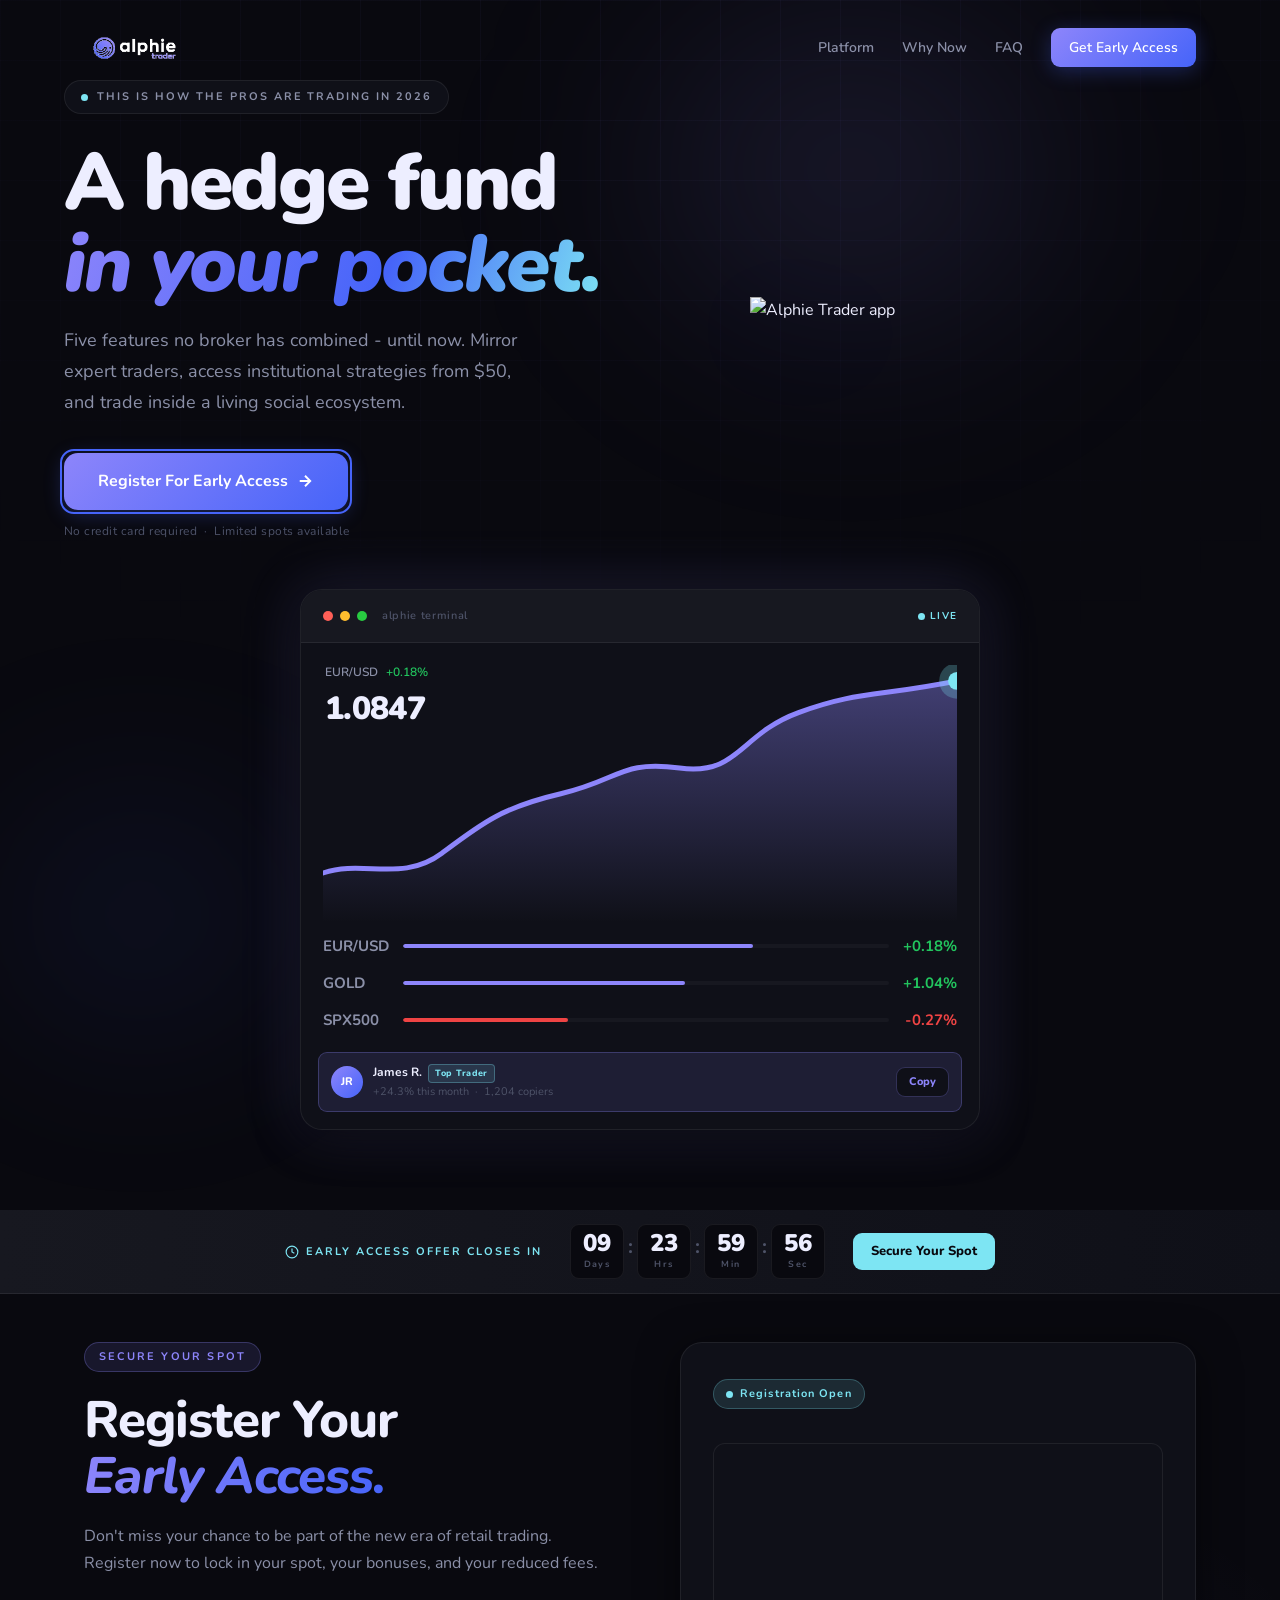
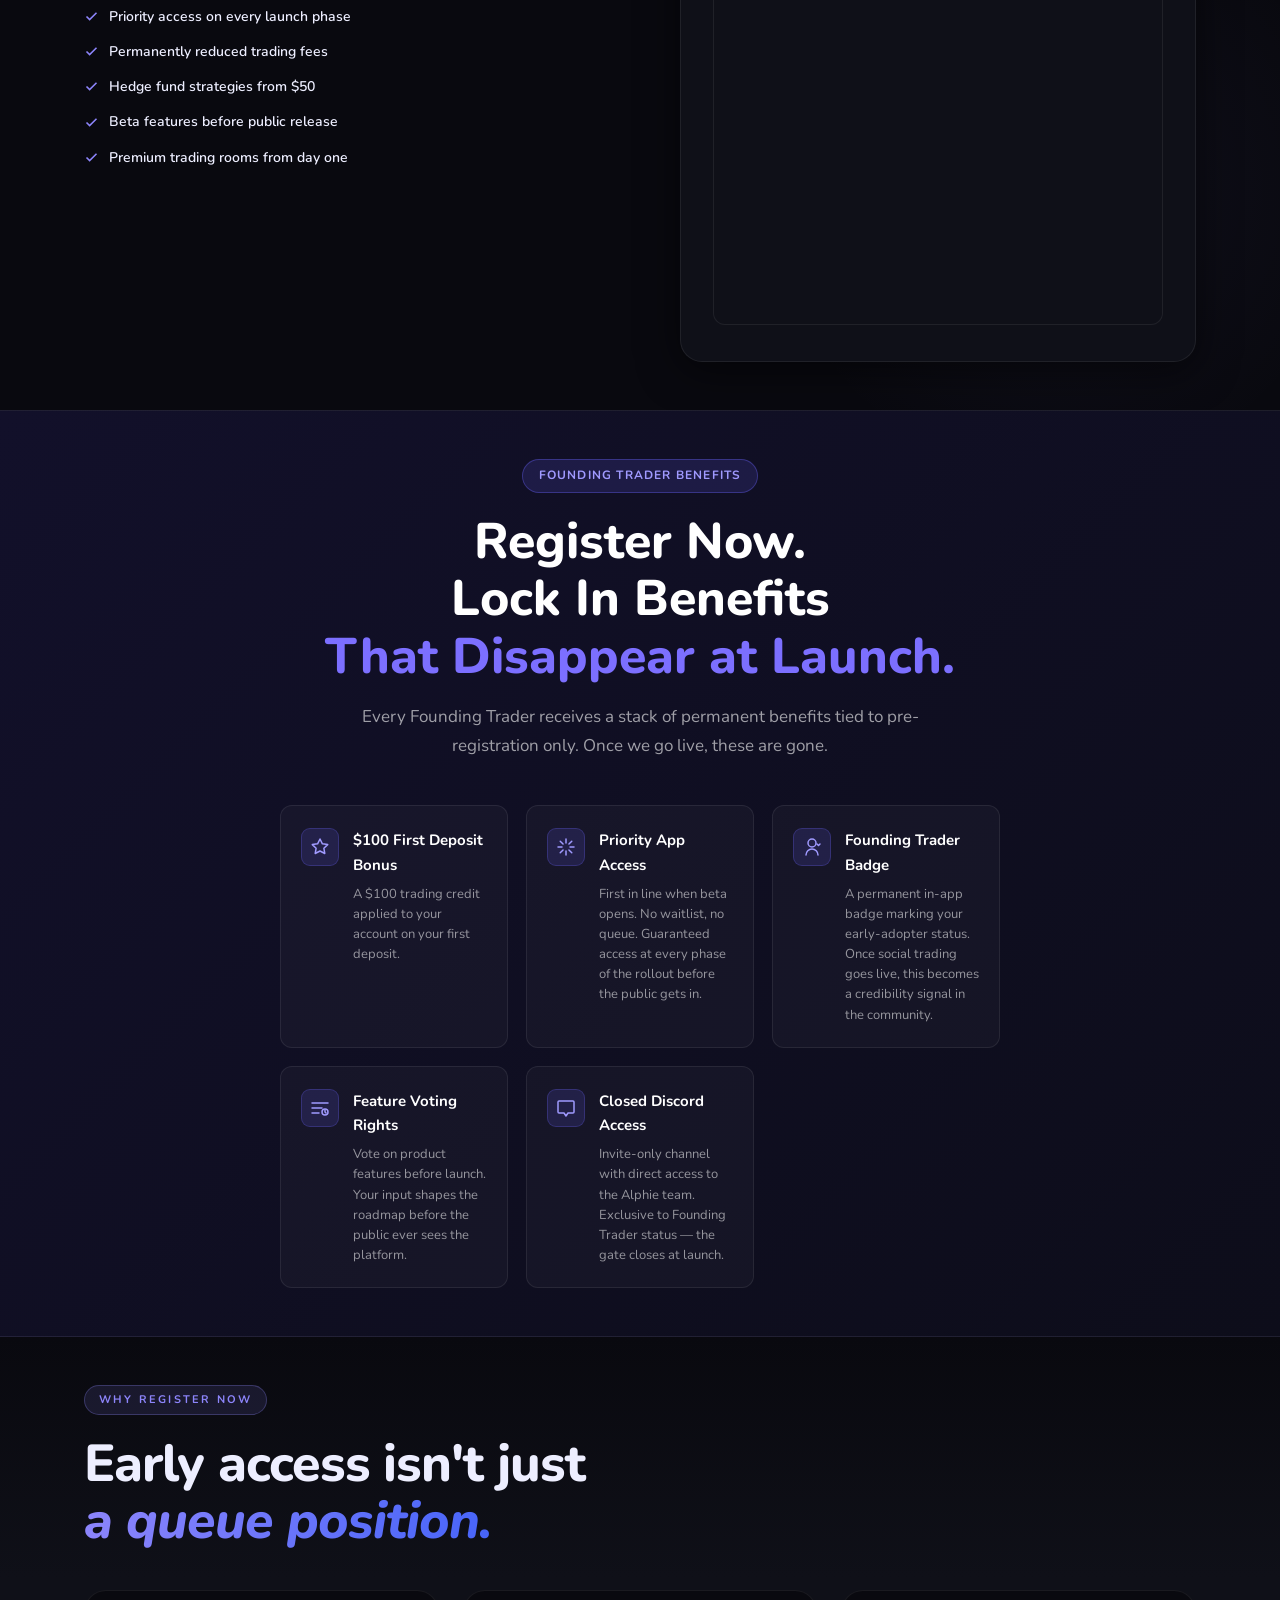
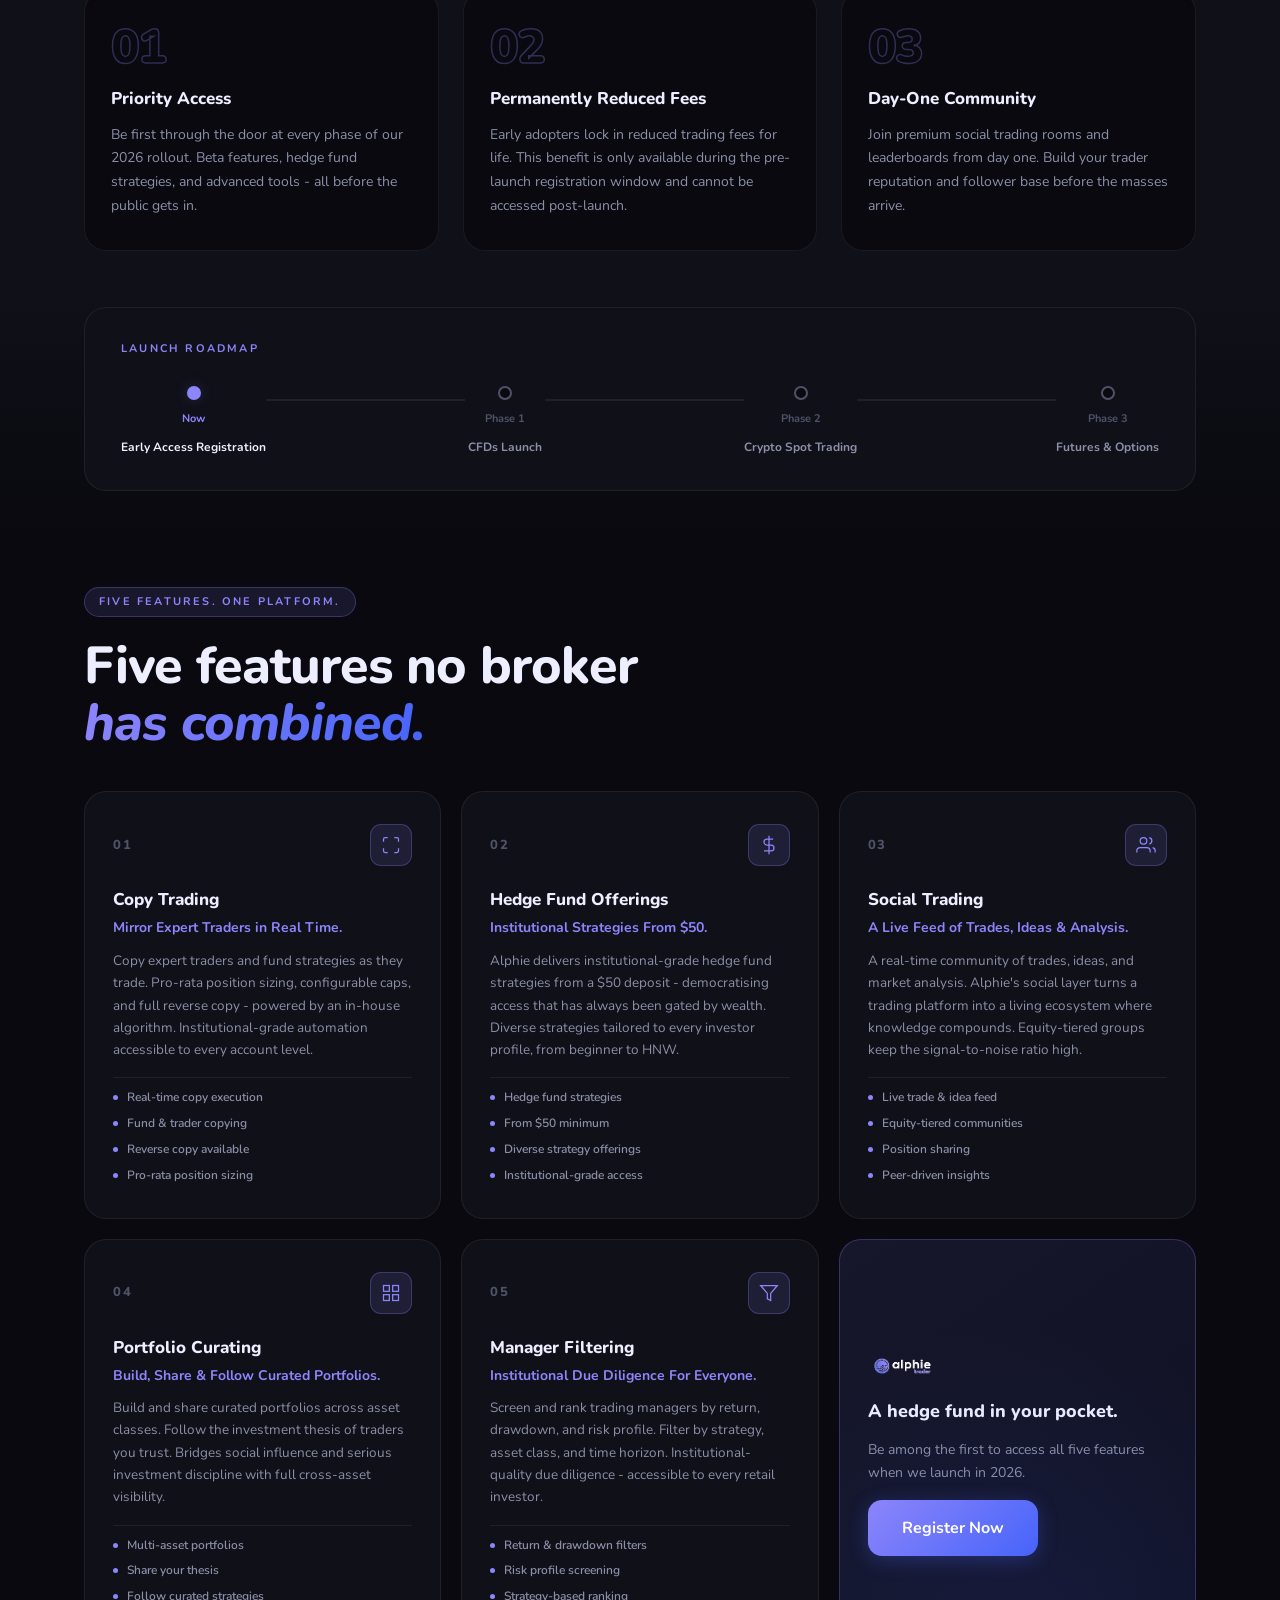
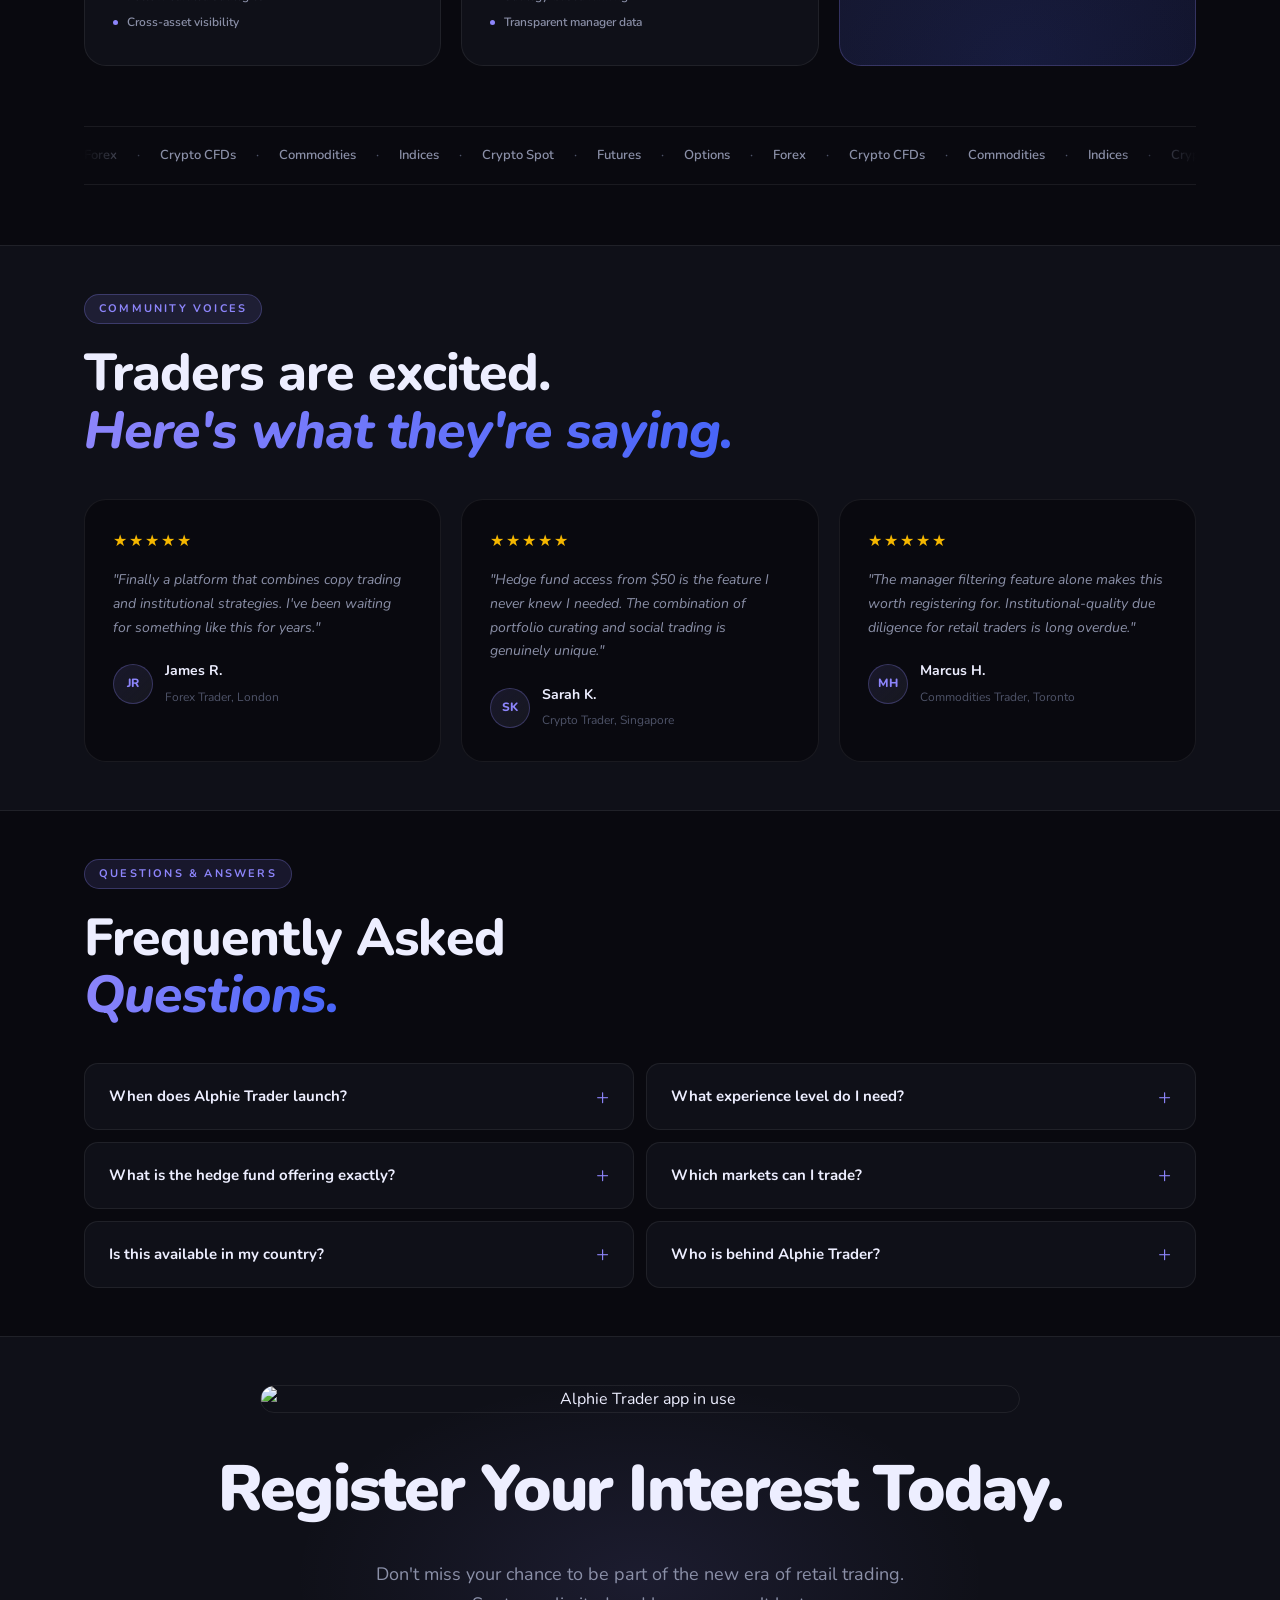
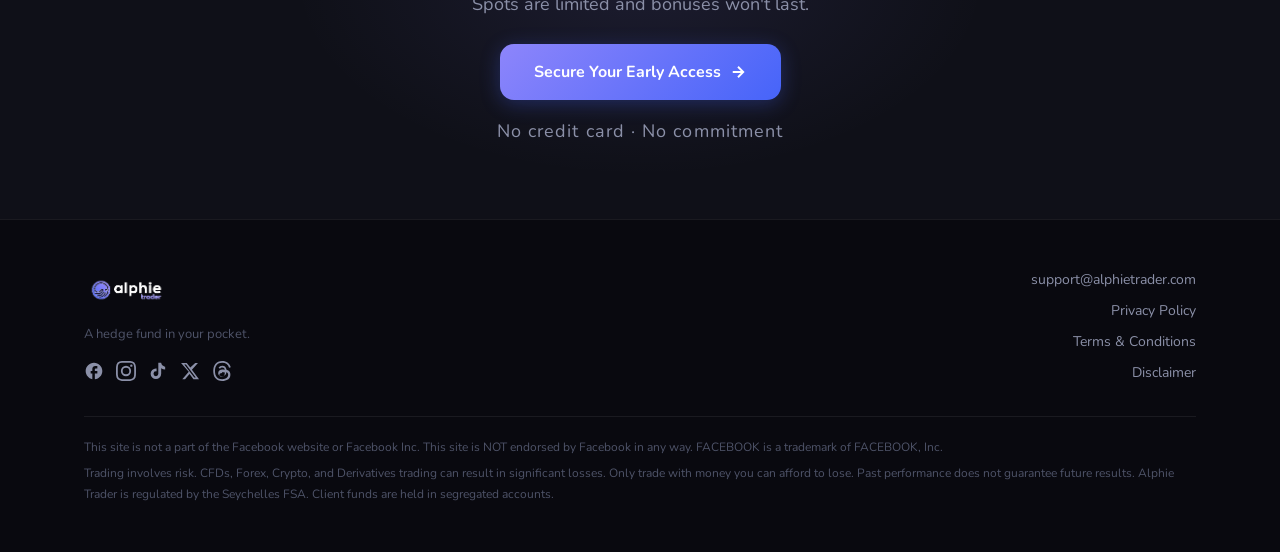
==== commit 0f753d8f: "Nav + hero layout: fix 110px min-height gap, slim nav padding, reduce mobile hero top padding Co-Aut" ====
--- a/index.html
+++ b/index.html
@@ -17,7 +17,7 @@
     <div class="header-inner container">
       <a href="#" class="logo-link" aria-label="Alphie Trader Home">
         <img src="logo-white.png" alt="alphie trader" class="logo-img" />
-        <img src="asset/alphie-logo-icon.png" alt="Alphie Trader" class="logo-img logo-img-mobile" />
+        <img src="logo-white.png" alt="Alphie Trader" class="logo-img logo-img-mobile" />
       </a>
       <nav class="header-nav" aria-label="Main navigation">
         <a href="#features">Platform</a>
@@ -71,15 +71,16 @@
 
         </div>
 
-        <div class="phone-mockup-wrap">
+        <!-- RIGHT COLUMN: phone mockup image -->
+        <div class="hero-phone-wrap fi" style="transition-delay:.15s">
           <img
             src="asset/phone-alphie.png"
-            alt="Alphie Trader mobile app"
-            class="phone-mockup-img"
+            alt="Alphie Trader app"
+            class="hero-phone-img"
           />
         </div>
 
-        <!-- Terminal -->
+        <!-- Terminal full-width (desktop only) -->
         <div class="hero-visual reveal delay-2" aria-hidden="true">
           <div class="terminal">
             <div class="terminal-bar">
@@ -103,8 +104,8 @@
                 <circle cx="320" cy="8" r="9" fill="#7DE5F3" opacity="0.25" class="pulse-dot"/>
               </svg>
               <div class="chart-info">
-                <div class="chart-pair">BTC/USD <span class="up">+3.42%</span></div>
-                <div class="chart-price">$67,204.50</div>
+                <div class="chart-pair">EUR/USD <span class="up">+0.18%</span></div>
+                <div class="chart-price">1.0847</div>
               </div>
             </div>
             <div class="terminal-rows">
@@ -137,46 +138,6 @@
 
       </div>
 
-    </section>
-
-    <!-- EARLY ACCESS -->
-    <section id="early-access" aria-label="Early access bonus">
-      <div class="wrap">
-        <div class="ea-inner fi">
-          <div class="ea-badge">Early Registration Exclusive</div>
-          <h2 class="ea-heading">Get a <span class="ea-highlight">$100 Trading Credit</span><br />Just for Signing Up Early</h2>
-          <p class="ea-desc">Every trader who registers before launch receives a $100 trading credit applied directly to their account on their first deposit. This is our way of rewarding the people who believed in Alphie Trader from day one - and it will not be offered once we go live to the public.</p>
-          <div class="ea-perks">
-            <div class="ea-perk">
-              <div class="ea-icon">
-                <svg width="20" height="20" viewBox="0 0 20 20" fill="none"><path d="M10 2l2.4 4.8 5.3.8-3.8 3.7.9 5.2L10 14l-4.8 2.5.9-5.2L2.3 7.6l5.3-.8L10 2z" stroke="currentColor" stroke-width="1.5" stroke-linejoin="round"/></svg>
-              </div>
-              <div>
-                <strong>$100 First Deposit Bonus</strong>
-                <p>A $100 trading credit applied to your account the moment you make your first deposit. Real money, ready to trade.</p>
-              </div>
-            </div>
-            <div class="ea-perk">
-              <div class="ea-icon">
-                <svg width="20" height="20" viewBox="0 0 20 20" fill="none"><circle cx="10" cy="10" r="7" stroke="currentColor" stroke-width="1.5"/><path d="M10 6.5v3.5l2.5 1.5" stroke="currentColor" stroke-width="1.5" stroke-linecap="round"/></svg>
-              </div>
-              <div>
-                <strong>Priority Platform Access</strong>
-                <p>Early registrants skip the waitlist and are first through the door when Alphie Trader launches.</p>
-              </div>
-            </div>
-            <div class="ea-perk">
-              <div class="ea-icon">
-                <svg width="20" height="20" viewBox="0 0 20 20" fill="none"><path d="M3 10a7 7 0 1 0 14 0A7 7 0 0 0 3 10zM10 6v4l3 2" stroke="currentColor" stroke-width="1.5" stroke-linecap="round"/></svg>
-              </div>
-              <div>
-                <strong>Founding Member Status</strong>
-                <p>Locked-in benefits and a permanent Founding Member badge that sets you apart on the platform - for life.</p>
-              </div>
-            </div>
-          </div>
-        </div>
-      </div>
     </section>
 
     <!-- COUNTDOWN -->
@@ -226,200 +187,6 @@
     })();
     </script>
 
-    <!-- 5 USPs -->
-    <section class="usps" id="features">
-      <div class="container">
-
-        <div class="section-label reveal">FIVE FEATURES. ONE PLATFORM.</div>
-        <h2 class="section-h2 reveal delay-1">
-          Five features no broker<br /><em>has combined.</em>
-        </h2>
-        <div class="usps-grid">
-
-          <article class="usp-card reveal">
-            <div class="usp-head">
-              <span class="usp-num">01</span>
-              <div class="usp-icon">
-                <svg viewBox="0 0 24 24" fill="none" stroke="currentColor" stroke-width="1.5" aria-hidden="true"><path d="M8 3H5a2 2 0 0 0-2 2v3m18 0V5a2 2 0 0 0-2-2h-3m0 18h3a2 2 0 0 0 2-2v-3M3 16v3a2 2 0 0 0 2 2h3"/></svg>
-              </div>
-            </div>
-            <div class="usp-stat-block">
-              <span class="usp-big-num">45%</span>
-              <span class="usp-big-label">of global social trading volume - the #1 fastest-growing segment</span>
-            </div>
-            <h3>Copy Trading</h3>
-            <p class="usp-headline-line">Mirror Expert Traders in Real Time.</p>
-            <p>Copy expert traders and fund strategies as they trade. Pro-rata position sizing, configurable caps, and full reverse copy - powered by an in-house algorithm. Institutional-grade automation accessible to every account level.</p>
-            <ul class="usp-list">
-              <li>Real-time copy execution</li>
-              <li>Fund &amp; trader copying</li>
-              <li>Reverse copy available</li>
-              <li>Pro-rata position sizing</li>
-            </ul>
-          </article>
-
-          <article class="usp-card reveal delay-1">
-            <div class="usp-head">
-              <span class="usp-num">02</span>
-              <div class="usp-icon">
-                <svg viewBox="0 0 24 24" fill="none" stroke="currentColor" stroke-width="1.5" aria-hidden="true"><line x1="12" y1="1" x2="12" y2="23"/><path d="M17 5H9.5a3.5 3.5 0 0 0 0 7h5a3.5 3.5 0 0 1 0 7H6"/></svg>
-              </div>
-            </div>
-            <div class="usp-stat-block">
-              <span class="usp-big-num">$120T</span>
-              <span class="usp-big-label">in global retail assets - fewer than 5% have hedge fund access</span>
-            </div>
-            <h3>Hedge Fund Offerings</h3>
-            <p class="usp-headline-line">Institutional Strategies From $50.</p>
-            <p>Alphie delivers institutional-grade hedge fund strategies from a $50 deposit - democratising access that has always been gated by wealth. Diverse strategies tailored to every investor profile, from beginner to HNW.</p>
-            <ul class="usp-list">
-              <li>Hedge fund strategies</li>
-              <li>From $50 minimum</li>
-              <li>Diverse strategy offerings</li>
-              <li>Institutional-grade access</li>
-            </ul>
-          </article>
-
-          <article class="usp-card reveal delay-2">
-            <div class="usp-head">
-              <span class="usp-num">03</span>
-              <div class="usp-icon">
-                <svg viewBox="0 0 24 24" fill="none" stroke="currentColor" stroke-width="1.5" aria-hidden="true"><path d="M17 21v-2a4 4 0 0 0-4-4H5a4 4 0 0 0-4 4v2"/><circle cx="9" cy="7" r="4"/><path d="M23 21v-2a4 4 0 0 0-3-3.87"/><path d="M16 3.13a4 4 0 0 1 0 7.75"/></svg>
-              </div>
-            </div>
-            <div class="usp-stat-block">
-              <span class="usp-big-num">70%</span>
-              <span class="usp-big-label">of retail investors used peer insights to inform trades in 2024</span>
-            </div>
-            <h3>Social Trading</h3>
-            <p class="usp-headline-line">A Live Feed of Trades, Ideas &amp; Analysis.</p>
-            <p>A real-time community of trades, ideas, and market analysis. Alphie's social layer turns a trading platform into a living ecosystem where knowledge compounds. Equity-tiered groups keep the signal-to-noise ratio high.</p>
-            <ul class="usp-list">
-              <li>Live trade &amp; idea feed</li>
-              <li>Equity-tiered communities</li>
-              <li>Position sharing</li>
-              <li>Peer-driven insights</li>
-            </ul>
-          </article>
-
-          <article class="usp-card reveal">
-            <div class="usp-head">
-              <span class="usp-num">04</span>
-              <div class="usp-icon">
-                <svg viewBox="0 0 24 24" fill="none" stroke="currentColor" stroke-width="1.5" aria-hidden="true"><rect x="3" y="3" width="7" height="7"/><rect x="14" y="3" width="7" height="7"/><rect x="14" y="14" width="7" height="7"/><rect x="3" y="14" width="7" height="7"/></svg>
-              </div>
-            </div>
-            <div class="usp-stat-block">
-              <span class="usp-big-num">$700B</span>
-              <span class="usp-big-label">in HNW wealth migrating to WealthTech platforms globally</span>
-            </div>
-            <h3>Portfolio Curating</h3>
-            <p class="usp-headline-line">Build, Share &amp; Follow Curated Portfolios.</p>
-            <p>Build and share curated portfolios across asset classes. Follow the investment thesis of traders you trust. Bridges social influence and serious investment discipline with full cross-asset visibility.</p>
-            <ul class="usp-list">
-              <li>Multi-asset portfolios</li>
-              <li>Share your thesis</li>
-              <li>Follow curated strategies</li>
-              <li>Cross-asset visibility</li>
-            </ul>
-          </article>
-
-          <article class="usp-card reveal delay-1">
-            <div class="usp-head">
-              <span class="usp-num">05</span>
-              <div class="usp-icon">
-                <svg viewBox="0 0 24 24" fill="none" stroke="currentColor" stroke-width="1.5" aria-hidden="true"><polygon points="22 3 2 3 10 12.46 10 19 14 21 14 12.46 22 3"/></svg>
-              </div>
-            </div>
-            <div class="usp-stat-block">
-              <span class="usp-big-num">$12.1T</span>
-              <span class="usp-big-label">Global forex market daily trading volume <em style="font-style:normal;font-size:10px;display:block;margin-top:2px;"></em></span>
-            </div>
-            <h3>Manager Filtering</h3>
-            <p class="usp-headline-line">Institutional Due Diligence For Everyone.</p>
-            <p>Screen and rank trading managers by return, drawdown, and risk profile. Filter by strategy, asset class, and time horizon. Institutional-quality due diligence - accessible to every retail investor.</p>
-            <ul class="usp-list">
-              <li>Return &amp; drawdown filters</li>
-              <li>Risk profile screening</li>
-              <li>Strategy-based ranking</li>
-              <li>Transparent manager data</li>
-            </ul>
-          </article>
-
-          <!-- CTA card -->
-          <div class="usp-cta-card reveal delay-2">
-            <img src="logo-white.png" alt="alphie trader" style="height:100px;width:auto;display:block;" />
-            <p class="usp-cta-tag">A hedge fund in your pocket.</p>
-            <p>Be among the first to access all five features when we launch in 2026.</p>
-            <a href="#register" class="btn btn-primary btn-lg">Register Now</a>
-          </div>
-
-        </div>
-
-        <div class="asset-tape reveal">
-          <div class="tape-track">
-            <span>Forex</span><span class="sep">·</span><span>Crypto CFDs</span><span class="sep">·</span><span>Commodities</span><span class="sep">·</span><span>Indices</span><span class="sep">·</span><span>Crypto Spot</span><span class="sep">·</span><span>Futures</span><span class="sep">·</span><span>Options</span><span class="sep">·</span><span>Forex</span><span class="sep">·</span><span>Crypto CFDs</span><span class="sep">·</span><span>Commodities</span><span class="sep">·</span><span>Indices</span><span class="sep">·</span><span>Crypto Spot</span><span class="sep">·</span><span>Futures</span><span class="sep">·</span><span>Options</span>
-          </div>
-        </div>
-
-      </div>
-    </section>
-
-    <!-- WHY REGISTER NOW -->
-    <section class="why" id="why">
-      <div class="container">
-        <div class="section-label reveal">WHY REGISTER NOW</div>
-        <h2 class="section-h2 reveal delay-1">Early access isn't just<br /><em>a queue position.</em></h2>
-
-        <div class="reasons-row">
-          <div class="reason reveal">
-            <div class="reason-n">01</div>
-            <h3>Priority Access</h3>
-            <p>Be first through the door at every phase of our 2026 rollout. Beta features, hedge fund strategies, and advanced tools - all before the public gets in.</p>
-          </div>
-          <div class="reason reveal delay-1">
-            <div class="reason-n">02</div>
-            <h3>Permanently Reduced Fees</h3>
-            <p>Early adopters lock in reduced trading fees for life. This benefit is only available during the pre-launch registration window and cannot be accessed post-launch.</p>
-          </div>
-          <div class="reason reveal delay-2">
-            <div class="reason-n">03</div>
-            <h3>Day-One Community</h3>
-            <p>Join premium social trading rooms and leaderboards from day one. Build your trader reputation and follower base before the masses arrive.</p>
-          </div>
-        </div>
-
-        <div class="roadmap reveal">
-          <div class="roadmap-label">LAUNCH ROADMAP</div>
-          <div class="roadmap-steps">
-            <div class="rm-step active">
-              <div class="rm-dot"></div>
-              <span class="rm-time">Now</span>
-              <span class="rm-name">Early Access Registration</span>
-            </div>
-            <div class="rm-line"></div>
-            <div class="rm-step">
-              <div class="rm-dot"></div>
-              <span class="rm-time">Phase 1</span>
-              <span class="rm-name">CFDs Launch</span>
-            </div>
-            <div class="rm-line"></div>
-            <div class="rm-step">
-              <div class="rm-dot"></div>
-              <span class="rm-time">Phase 2</span>
-              <span class="rm-name">Crypto Spot Trading</span>
-            </div>
-            <div class="rm-line"></div>
-            <div class="rm-step">
-              <div class="rm-dot"></div>
-              <span class="rm-time">Phase 3</span>
-              <span class="rm-name">Futures &amp; Options</span>
-            </div>
-          </div>
-        </div>
-      </div>
-    </section>
-
     <!-- REGISTRATION FORM -->
     <section class="register" id="register">
       <div class="register-glow" aria-hidden="true"></div>
@@ -436,19 +203,12 @@
             <li><svg viewBox="0 0 24 24" fill="none" stroke="currentColor" stroke-width="2.5" aria-hidden="true"><polyline points="20 6 9 17 4 12"/></svg>Beta features before public release</li>
             <li><svg viewBox="0 0 24 24" fill="none" stroke="currentColor" stroke-width="2.5" aria-hidden="true"><polyline points="20 6 9 17 4 12"/></svg>Premium trading rooms from day one</li>
           </ul>
-          <div class="reg-regions reveal delay-4">
-            <span class="rl">Launching in:</span>
-            <div class="region-tags">
-              <span>🇬🇧 UK</span><span>🇰🇷 Korea</span><span>🇸🇬 Singapore</span><span>🇨🇦 Canada</span><span>+ more</span>
-            </div>
-          </div>
         </div>
 
         <div class="reg-right reveal delay-2">
           <div class="form-card">
             <div class="form-top">
               <div class="form-live-badge"><span class="live-dot"></span>Registration Open</div>
-              <p>Join 12,000+ traders already registered</p>
             </div>
             <div class="ghl-form-wrap">
               <iframe
@@ -468,6 +228,244 @@
               ></iframe>
               <script src="https://link.msgsndr.com/js/form_embed.js"></script>
             </div>
+          </div>
+        </div>
+
+      </div>
+    </section>
+
+    <!-- FOUNDING TRADER BENEFITS -->
+    <section id="early-access" aria-label="Early access bonus">
+      <div class="wrap">
+        <div class="ea-inner fi">
+          <div class="ea-badge">Founding Trader Benefits</div>
+          <h2 class="ea-heading">Register Now.<br />Lock In Benefits<br /><span class="ea-highlight">That Disappear at Launch.</span></h2>
+          <p class="ea-desc">Every Founding Trader receives a stack of permanent benefits tied to pre-registration only. Once we go live, these are gone.</p>
+          <div class="ea-perks ea-perks-5">
+
+            <div class="ea-perk">
+              <div class="ea-icon">
+                <svg width="20" height="20" viewBox="0 0 20 20" fill="none"><path d="M10 2l2.4 4.8 5.3.8-3.8 3.7.9 5.2L10 14l-4.8 2.5.9-5.2L2.3 7.6l5.3-.8L10 2z" stroke="currentColor" stroke-width="1.5" stroke-linejoin="round"/></svg>
+              </div>
+              <div>
+                <strong>$100 First Deposit Bonus</strong>
+                <p>A $100 trading credit applied to your account on your first deposit.</p>
+              </div>
+            </div>
+
+            <div class="ea-perk">
+              <div class="ea-icon">
+                <svg width="20" height="20" viewBox="0 0 20 20" fill="none"><path d="M10 2v4M10 14v4M4.22 4.22l2.83 2.83M12.95 12.95l2.83 2.83M2 10h4M14 10h4M4.22 15.78l2.83-2.83M12.95 7.05l2.83-2.83" stroke="currentColor" stroke-width="1.5" stroke-linecap="round"/></svg>
+              </div>
+              <div>
+                <strong>Priority App Access</strong>
+                <p>First in line when beta opens. No waitlist, no queue. Guaranteed access at every phase of the rollout before the public gets in.</p>
+              </div>
+            </div>
+
+            <div class="ea-perk">
+              <div class="ea-icon">
+                <svg width="20" height="20" viewBox="0 0 20 20" fill="none"><path d="M10 2a4 4 0 1 0 0 8 4 4 0 0 0 0-8zM4 18c0-3.314 2.686-6 6-6s6 2.686 6 6" stroke="currentColor" stroke-width="1.5" stroke-linecap="round"/><path d="M15 7l1.5 1.5L18 7" stroke="currentColor" stroke-width="1.5" stroke-linecap="round" stroke-linejoin="round"/></svg>
+              </div>
+              <div>
+                <strong>Founding Trader Badge</strong>
+                <p>A permanent in-app badge marking your early-adopter status. Once social trading goes live, this becomes a credibility signal in the community.</p>
+              </div>
+            </div>
+
+            <div class="ea-perk">
+              <div class="ea-icon">
+                <svg width="20" height="20" viewBox="0 0 20 20" fill="none"><path d="M2 5h16M2 10h10M2 15h7" stroke="currentColor" stroke-width="1.5" stroke-linecap="round"/><circle cx="15" cy="14" r="3" stroke="currentColor" stroke-width="1.5"/><path d="M15 12v2l1 1" stroke="currentColor" stroke-width="1.5" stroke-linecap="round"/></svg>
+              </div>
+              <div>
+                <strong>Feature Voting Rights</strong>
+                <p>Vote on product features before launch. Your input shapes the roadmap before the public ever sees the platform.</p>
+              </div>
+            </div>
+
+            <div class="ea-perk">
+              <div class="ea-icon">
+                <svg width="20" height="20" viewBox="0 0 20 20" fill="none"><path d="M17 3H3a1 1 0 0 0-1 1v10a1 1 0 0 0 1 1h5l2 3 2-3h5a1 1 0 0 0 1-1V4a1 1 0 0 0-1-1z" stroke="currentColor" stroke-width="1.5" stroke-linejoin="round"/></svg>
+              </div>
+              <div>
+                <strong>Closed Discord Access</strong>
+                <p>Invite-only channel with direct access to the Alphie team. Exclusive to Founding Trader status — the gate closes at launch.</p>
+              </div>
+            </div>
+
+          </div>
+        </div>
+      </div>
+    </section>
+
+    <!-- WHY REGISTER NOW -->
+    <section class="why" id="why">
+      <div class="container">
+        <div class="section-label reveal">WHY REGISTER NOW</div>
+        <h2 class="section-h2 reveal delay-1">Early access isn't just<br /><em>a queue position.</em></h2>
+
+        <div class="reasons-row">
+          <div class="reason reveal">
+            <div class="reason-n">01</div>
+            <h3>Priority Access</h3>
+            <p>Be first through the door at every phase of our 2026 rollout. Beta features, hedge fund strategies, and advanced tools - all before the public gets in.</p>
+          </div>
+          <div class="reason reveal delay-1">
+            <div class="reason-n">02</div>
+            <h3>Permanently Reduced Fees</h3>
+            <p>Early adopters lock in reduced trading fees for life. This benefit is only available during the pre-launch registration window and cannot be accessed post-launch.</p>
+          </div>
+          <div class="reason reveal delay-2">
+            <div class="reason-n">03</div>
+            <h3>Day-One Community</h3>
+            <p>Join premium social trading rooms and leaderboards from day one. Build your trader reputation and follower base before the masses arrive.</p>
+          </div>
+        </div>
+
+        <div class="roadmap reveal">
+          <div class="roadmap-label">LAUNCH ROADMAP</div>
+          <div class="roadmap-steps">
+            <div class="rm-step active">
+              <div class="rm-dot"></div>
+              <span class="rm-time">Now</span>
+              <span class="rm-name">Early Access Registration</span>
+            </div>
+            <div class="rm-line"></div>
+            <div class="rm-step">
+              <div class="rm-dot"></div>
+              <span class="rm-time">Phase 1</span>
+              <span class="rm-name">CFDs Launch</span>
+            </div>
+            <div class="rm-line"></div>
+            <div class="rm-step">
+              <div class="rm-dot"></div>
+              <span class="rm-time">Phase 2</span>
+              <span class="rm-name">Crypto Spot Trading</span>
+            </div>
+            <div class="rm-line"></div>
+            <div class="rm-step">
+              <div class="rm-dot"></div>
+              <span class="rm-time">Phase 3</span>
+              <span class="rm-name">Futures &amp; Options</span>
+            </div>
+          </div>
+        </div>
+      </div>
+    </section>
+
+    <!-- 5 USPs -->
+    <section class="usps" id="features">
+      <div class="container">
+
+        <div class="section-label reveal">FIVE FEATURES. ONE PLATFORM.</div>
+        <h2 class="section-h2 reveal delay-1">
+          Five features no broker<br /><em>has combined.</em>
+        </h2>
+        <div class="usps-grid">
+
+          <article class="usp-card reveal">
+            <div class="usp-head">
+              <span class="usp-num">01</span>
+              <div class="usp-icon">
+                <svg viewBox="0 0 24 24" fill="none" stroke="currentColor" stroke-width="1.5" aria-hidden="true"><path d="M8 3H5a2 2 0 0 0-2 2v3m18 0V5a2 2 0 0 0-2-2h-3m0 18h3a2 2 0 0 0 2-2v-3M3 16v3a2 2 0 0 0 2 2h3"/></svg>
+              </div>
+            </div>
+            <h3>Copy Trading</h3>
+            <p class="usp-headline-line">Mirror Expert Traders in Real Time.</p>
+            <p>Copy expert traders and fund strategies as they trade. Pro-rata position sizing, configurable caps, and full reverse copy - powered by an in-house algorithm. Institutional-grade automation accessible to every account level.</p>
+            <ul class="usp-list">
+              <li>Real-time copy execution</li>
+              <li>Fund &amp; trader copying</li>
+              <li>Reverse copy available</li>
+              <li>Pro-rata position sizing</li>
+            </ul>
+          </article>
+
+          <article class="usp-card reveal delay-1">
+            <div class="usp-head">
+              <span class="usp-num">02</span>
+              <div class="usp-icon">
+                <svg viewBox="0 0 24 24" fill="none" stroke="currentColor" stroke-width="1.5" aria-hidden="true"><line x1="12" y1="1" x2="12" y2="23"/><path d="M17 5H9.5a3.5 3.5 0 0 0 0 7h5a3.5 3.5 0 0 1 0 7H6"/></svg>
+              </div>
+            </div>
+            <h3>Hedge Fund Offerings</h3>
+            <p class="usp-headline-line">Institutional Strategies From $50.</p>
+            <p>Alphie delivers institutional-grade hedge fund strategies from a $50 deposit - democratising access that has always been gated by wealth. Diverse strategies tailored to every investor profile, from beginner to HNW.</p>
+            <ul class="usp-list">
+              <li>Hedge fund strategies</li>
+              <li>From $50 minimum</li>
+              <li>Diverse strategy offerings</li>
+              <li>Institutional-grade access</li>
+            </ul>
+          </article>
+
+          <article class="usp-card reveal delay-2">
+            <div class="usp-head">
+              <span class="usp-num">03</span>
+              <div class="usp-icon">
+                <svg viewBox="0 0 24 24" fill="none" stroke="currentColor" stroke-width="1.5" aria-hidden="true"><path d="M17 21v-2a4 4 0 0 0-4-4H5a4 4 0 0 0-4 4v2"/><circle cx="9" cy="7" r="4"/><path d="M23 21v-2a4 4 0 0 0-3-3.87"/><path d="M16 3.13a4 4 0 0 1 0 7.75"/></svg>
+              </div>
+            </div>
+            <h3>Social Trading</h3>
+            <p class="usp-headline-line">A Live Feed of Trades, Ideas &amp; Analysis.</p>
+            <p>A real-time community of trades, ideas, and market analysis. Alphie's social layer turns a trading platform into a living ecosystem where knowledge compounds. Equity-tiered groups keep the signal-to-noise ratio high.</p>
+            <ul class="usp-list">
+              <li>Live trade &amp; idea feed</li>
+              <li>Equity-tiered communities</li>
+              <li>Position sharing</li>
+              <li>Peer-driven insights</li>
+            </ul>
+          </article>
+
+          <article class="usp-card reveal">
+            <div class="usp-head">
+              <span class="usp-num">04</span>
+              <div class="usp-icon">
+                <svg viewBox="0 0 24 24" fill="none" stroke="currentColor" stroke-width="1.5" aria-hidden="true"><rect x="3" y="3" width="7" height="7"/><rect x="14" y="3" width="7" height="7"/><rect x="14" y="14" width="7" height="7"/><rect x="3" y="14" width="7" height="7"/></svg>
+              </div>
+            </div>
+            <h3>Portfolio Curating</h3>
+            <p class="usp-headline-line">Build, Share &amp; Follow Curated Portfolios.</p>
+            <p>Build and share curated portfolios across asset classes. Follow the investment thesis of traders you trust. Bridges social influence and serious investment discipline with full cross-asset visibility.</p>
+            <ul class="usp-list">
+              <li>Multi-asset portfolios</li>
+              <li>Share your thesis</li>
+              <li>Follow curated strategies</li>
+              <li>Cross-asset visibility</li>
+            </ul>
+          </article>
+
+          <article class="usp-card reveal delay-1">
+            <div class="usp-head">
+              <span class="usp-num">05</span>
+              <div class="usp-icon">
+                <svg viewBox="0 0 24 24" fill="none" stroke="currentColor" stroke-width="1.5" aria-hidden="true"><polygon points="22 3 2 3 10 12.46 10 19 14 21 14 12.46 22 3"/></svg>
+              </div>
+            </div>
+            <h3>Manager Filtering</h3>
+            <p class="usp-headline-line">Institutional Due Diligence For Everyone.</p>
+            <p>Screen and rank trading managers by return, drawdown, and risk profile. Filter by strategy, asset class, and time horizon. Institutional-quality due diligence - accessible to every retail investor.</p>
+            <ul class="usp-list">
+              <li>Return &amp; drawdown filters</li>
+              <li>Risk profile screening</li>
+              <li>Strategy-based ranking</li>
+              <li>Transparent manager data</li>
+            </ul>
+          </article>
+
+          <!-- CTA card -->
+          <div class="usp-cta-card reveal delay-2">
+            <img src="logo-white.png" alt="alphie trader" />
+            <p class="usp-cta-tag">A hedge fund in your pocket.</p>
+            <p>Be among the first to access all five features when we launch in 2026.</p>
+            <a href="#register" class="btn btn-primary btn-lg">Register Now</a>
+          </div>
+
+        </div>
+
+        <div class="asset-tape reveal">
+          <div class="tape-track">
+            <span>Forex</span><span class="sep">·</span><span>Crypto CFDs</span><span class="sep">·</span><span>Commodities</span><span class="sep">·</span><span>Indices</span><span class="sep">·</span><span>Crypto Spot</span><span class="sep">·</span><span>Futures</span><span class="sep">·</span><span>Options</span><span class="sep">·</span><span>Forex</span><span class="sep">·</span><span>Crypto CFDs</span><span class="sep">·</span><span>Commodities</span><span class="sep">·</span><span>Indices</span><span class="sep">·</span><span>Crypto Spot</span><span class="sep">·</span><span>Futures</span><span class="sep">·</span><span>Options</span>
           </div>
         </div>
 
@@ -561,7 +559,7 @@
     <div class="container footer-inner">
       <div class="footer-top">
         <div class="footer-brand">
-          <img src="logo-white.png" alt="alphie trader" class="footer-logo" style="height:100px;width:auto;display:block;object-fit:contain;object-position:left center;" />
+          <img src="logo-white.png" alt="alphie trader" class="footer-logo" />
           <p>A hedge fund in your pocket.</p>
           <div class="social-links" aria-label="Social media">
             <!-- Facebook -->
@@ -602,4 +600,4 @@
 
   <script src="script.js"></script>
 </body>
-</html>+</html>
--- a/styles.css
+++ b/styles.css
@@ -1247,6 +1247,9 @@
   line-height: 1.15;
   margin-bottom: 18px;
   color: #fff;
+  max-width: 640px;
+  margin-left: auto;
+  margin-right: auto;
 }
 
 .ea-highlight {
@@ -1857,7 +1860,7 @@
   /* Fix 2: Mobile hero — increase padding-top so eyebrow clears the nav */
   #hero,
   .hero {
-    padding-top: 120px;
+    padding-top: 90px;
   }
 
   /* Fix 3: Nav CTA button — ensure white text on mobile */
@@ -1889,19 +1892,20 @@
 footer img,
 [class*="footer"] img,
 [class*="foot-brand"] img,
-[class*="footer-logo"] img,
-.footer-logo {
-  height: 100px !important;
-  width: auto !important;
-  max-width: none !important;
+footer a.logotype img,
+footer .logo-img {
+  height: 44px;
+  width: auto;
   display: block;
+  object-fit: contain;
 }
 
 /* ================================================================
    LOGO-IMG — clean desktop size
 ================================================================ */
 .logo-img {
-  height: 100px;
+  height: 52px !important;
+  min-height: 0 !important;
   width: auto;
   display: block;
 }
@@ -1924,4 +1928,248 @@
     max-height: 44px !important;
     min-height: 0 !important;
   }
-}
+
+  .logo-img {
+    height: 44px !important;
+    width: auto !important;
+    max-height: 44px !important;
+    min-height: 0 !important;
+  }
+}
+
+/* ================================================================
+   EA-PERKS-5 — 5-card grid (3 col desktop, 2 col tablet, 1 col mobile)
+================================================================ */
+.ea-perks-5 {
+  display: grid;
+  grid-template-columns: repeat(3, 1fr);
+  gap: 18px;
+  text-align: left;
+  margin-bottom: 0;
+}
+
+@media (max-width: 900px) {
+  .ea-perks-5 {
+    grid-template-columns: repeat(2, 1fr);
+  }
+}
+
+@media (max-width: 767px) {
+  .ea-perks-5 {
+    grid-template-columns: 1fr;
+  }
+}
+
+/* ================================================================
+   PHONE FRAME
+================================================================ */
+.phone-frame-wrap {
+  display: flex;
+  justify-content: center;
+  align-items: center;
+}
+
+.phone-frame {
+  width: 320px;
+  background: #0a0a12;
+  border-radius: 40px;
+  border: 8px solid #1a1a2e;
+  box-shadow: 0 0 0 2px #2a2a4e,
+              0 32px 80px rgba(100, 80, 220, 0.25),
+              0 8px 32px rgba(0,0,0,0.6);
+  padding: 12px;
+  position: relative;
+  overflow: hidden;
+}
+
+.phone-frame::before {
+  content: '';
+  position: absolute;
+  top: 10px;
+  left: 50%;
+  transform: translateX(-50%);
+  width: 80px;
+  height: 6px;
+  background: #1a1a2e;
+  border-radius: 3px;
+  z-index: 10;
+}
+
+.phone-screen {
+  border-radius: 28px;
+  overflow: hidden;
+  background: #0d0d1a;
+}
+
+.phone-screen [class*="terminal"],
+.phone-screen [class*="app-mockup"],
+.phone-screen [class*="dashboard"] {
+  width: 100%;
+  border-radius: 0;
+  box-shadow: none;
+  border: none;
+  margin: 0;
+}
+
+@media (max-width: 900px) {
+  .phone-frame {
+    width: 280px;
+  }
+}
+
+@media (max-width: 767px) {
+  .phone-frame {
+    width: 240px;
+  }
+  .phone-frame-wrap {
+    margin-bottom: 32px;
+  }
+}
+
+/* ================================================================
+   HERO PHONE MOCKUP IMAGE
+================================================================ */
+.hero-phone-wrap {
+  display: flex !important;
+  justify-content: center;
+  align-items: center;
+  visibility: visible !important;
+  opacity: 1;
+}
+
+.hero-phone-img {
+  width: 100%;
+  max-width: 380px;
+  height: auto;
+  display: block !important;
+  visibility: visible !important;
+  filter: drop-shadow(0 24px 64px rgba(100, 80, 220, 0.2));
+}
+
+@media (max-width: 900px) {
+  .hero-phone-img {
+    max-width: 260px;
+  }
+}
+
+@media (max-width: 767px) {
+  .hero-phone-img {
+    max-width: 200px;
+    margin-left: auto;
+    margin-right: auto;
+  }
+}
+
+/* ================================================================
+   NAV TOP / BOTTOM PADDING
+================================================================ */
+#nav,
+header,
+[class*="navbar"],
+[class*="nav-wrapper"] {
+  padding-top: 10px;
+  padding-bottom: 4px;
+}
+
+/* ================================================================
+   EA-HEADING MAX-WIDTH (mobile)
+================================================================ */
+@media (max-width: 767px) {
+  .ea-heading {
+    max-width: 100%;
+    font-size: clamp(26px, 6vw, 38px);
+  }
+}
+
+@media (max-width: 767px) {
+  #nav,
+  header,
+  [class*="navbar"] {
+    padding-top: 8px;
+    padding-bottom: 8px;
+  }
+}
+
+/* ================================================================
+   FIX 2 — MOBILE HERO: ensure phone wrap and chart visible
+================================================================ */
+@media (max-width: 767px) {
+  .hero-phone-wrap,
+  [class*="hero-right"],
+  [class*="hero-visual"],
+  [class*="hero-mockup"],
+  [class*="terminal-wrap"],
+  [class*="app-mockup"] {
+    display: flex !important;
+    visibility: visible !important;
+    opacity: 1 !important;
+    width: 100%;
+    justify-content: center;
+    margin-top: 24px;
+  }
+
+  .hero-phone-img,
+  [class*="terminal"],
+  [class*="app-mockup"] > * {
+    max-width: 90vw !important;
+    width: 100%;
+    margin-left: auto;
+    margin-right: auto;
+  }
+}
+
+@media (max-width: 767px) {
+  #hero .wrap,
+  [class*="hero-inner"],
+  [class*="hero-grid"],
+  [class*="hero-content"] {
+    grid-template-columns: 1fr !important;
+    display: grid;
+  }
+}
+
+/* ================================================================
+   FIX 3 — MOBILE: reduce gap between checklist and GHL form
+================================================================ */
+@media (max-width: 767px) {
+  [class*="checklist"],
+  [class*="check-list"],
+  [class*="feature-list"],
+  [class*="benefits-list"] {
+    margin-bottom: 16px !important;
+    padding-bottom: 0 !important;
+  }
+
+  [class*="ghl-form"],
+  [class*="form-wrap"],
+  [class*="register-form"],
+  .ghl-form-wrap {
+    margin-top: 0 !important;
+    padding-top: 0 !important;
+  }
+
+  [class*="register-section"],
+  [class*="early-access-form"],
+  [class*="registration-section"] {
+    gap: 16px !important;
+  }
+
+  [class*="checklist"] li,
+  [class*="check-list"] li,
+  [class*="feature-list"] li {
+    margin-bottom: 8px !important;
+  }
+}
+
+/* ================================================================
+   NAV HEIGHT OVERRIDE — force slim nav, kills 110px min-height
+================================================================ */
+header,
+#nav,
+nav,
+[class*="navbar"] {
+  padding-top: 14px !important;
+  padding-bottom: 14px !important;
+  min-height: unset !important;
+  margin-bottom: 0 !important;
+}
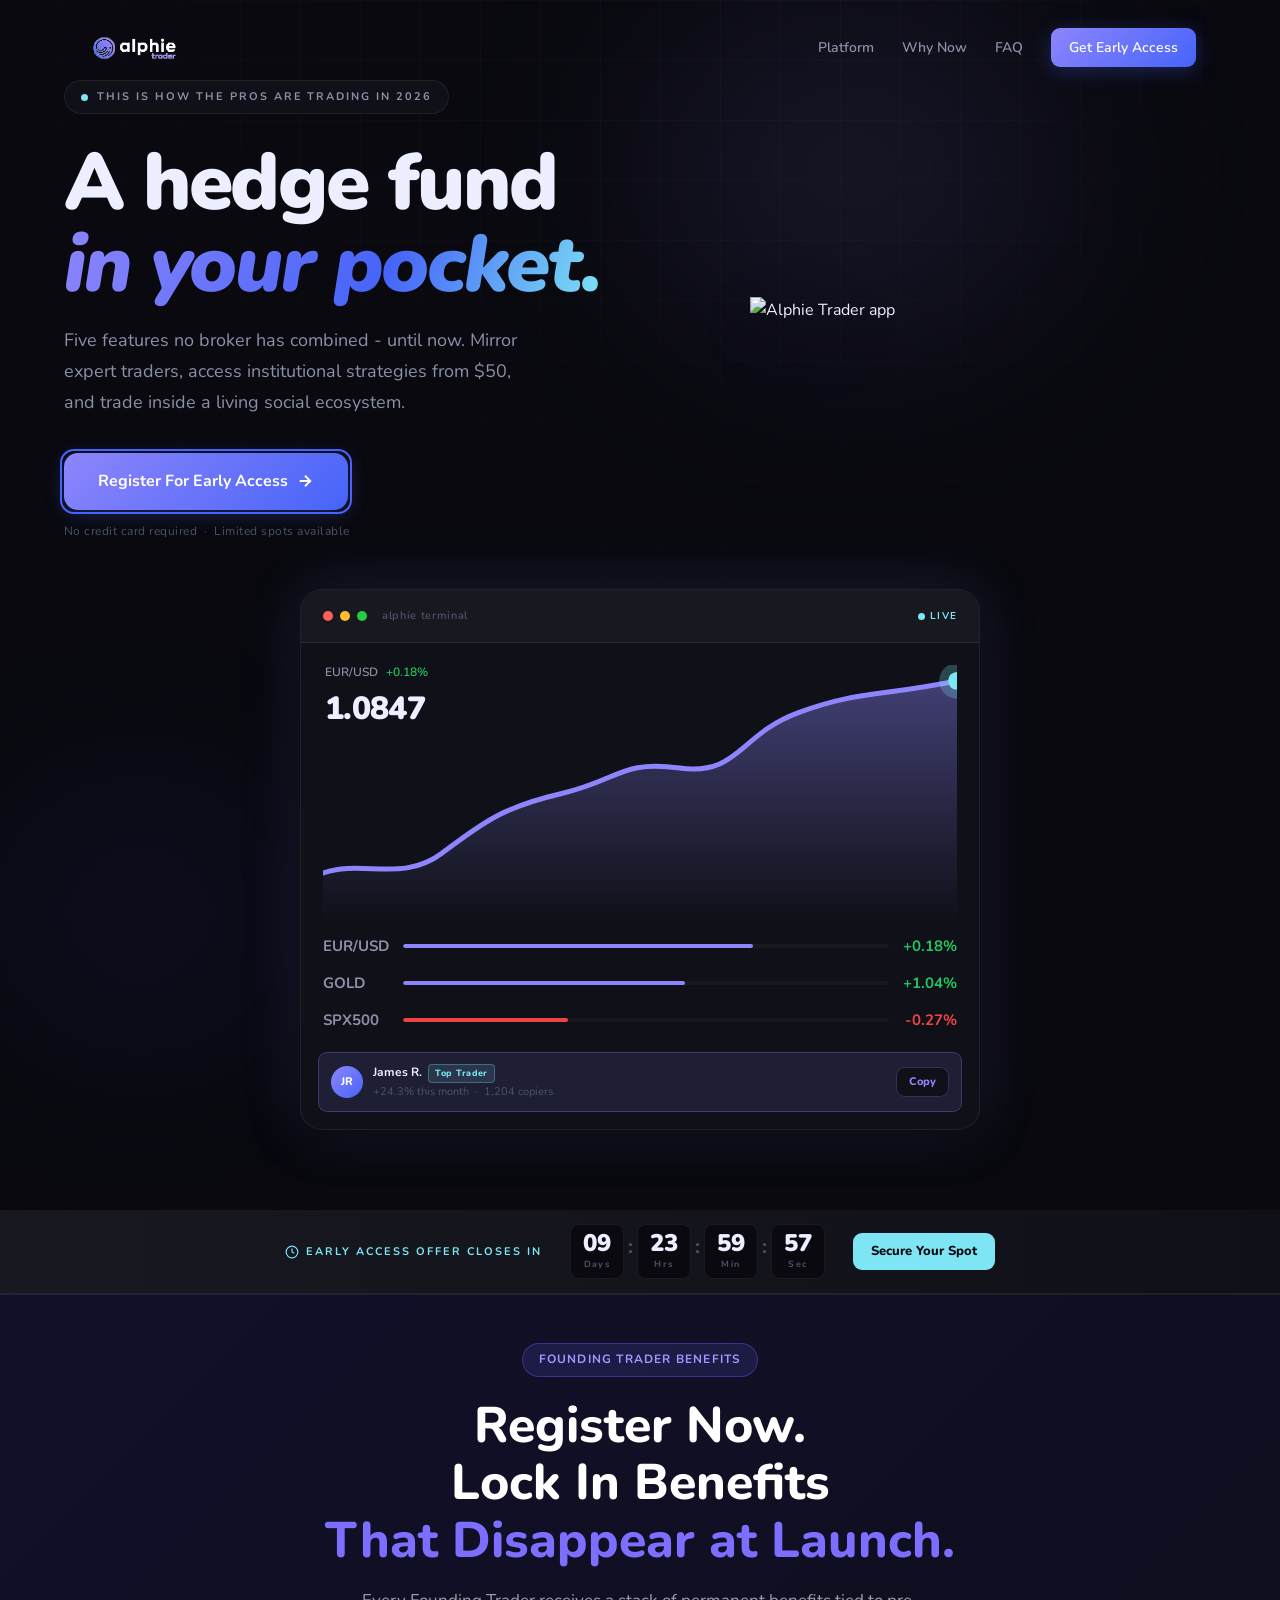
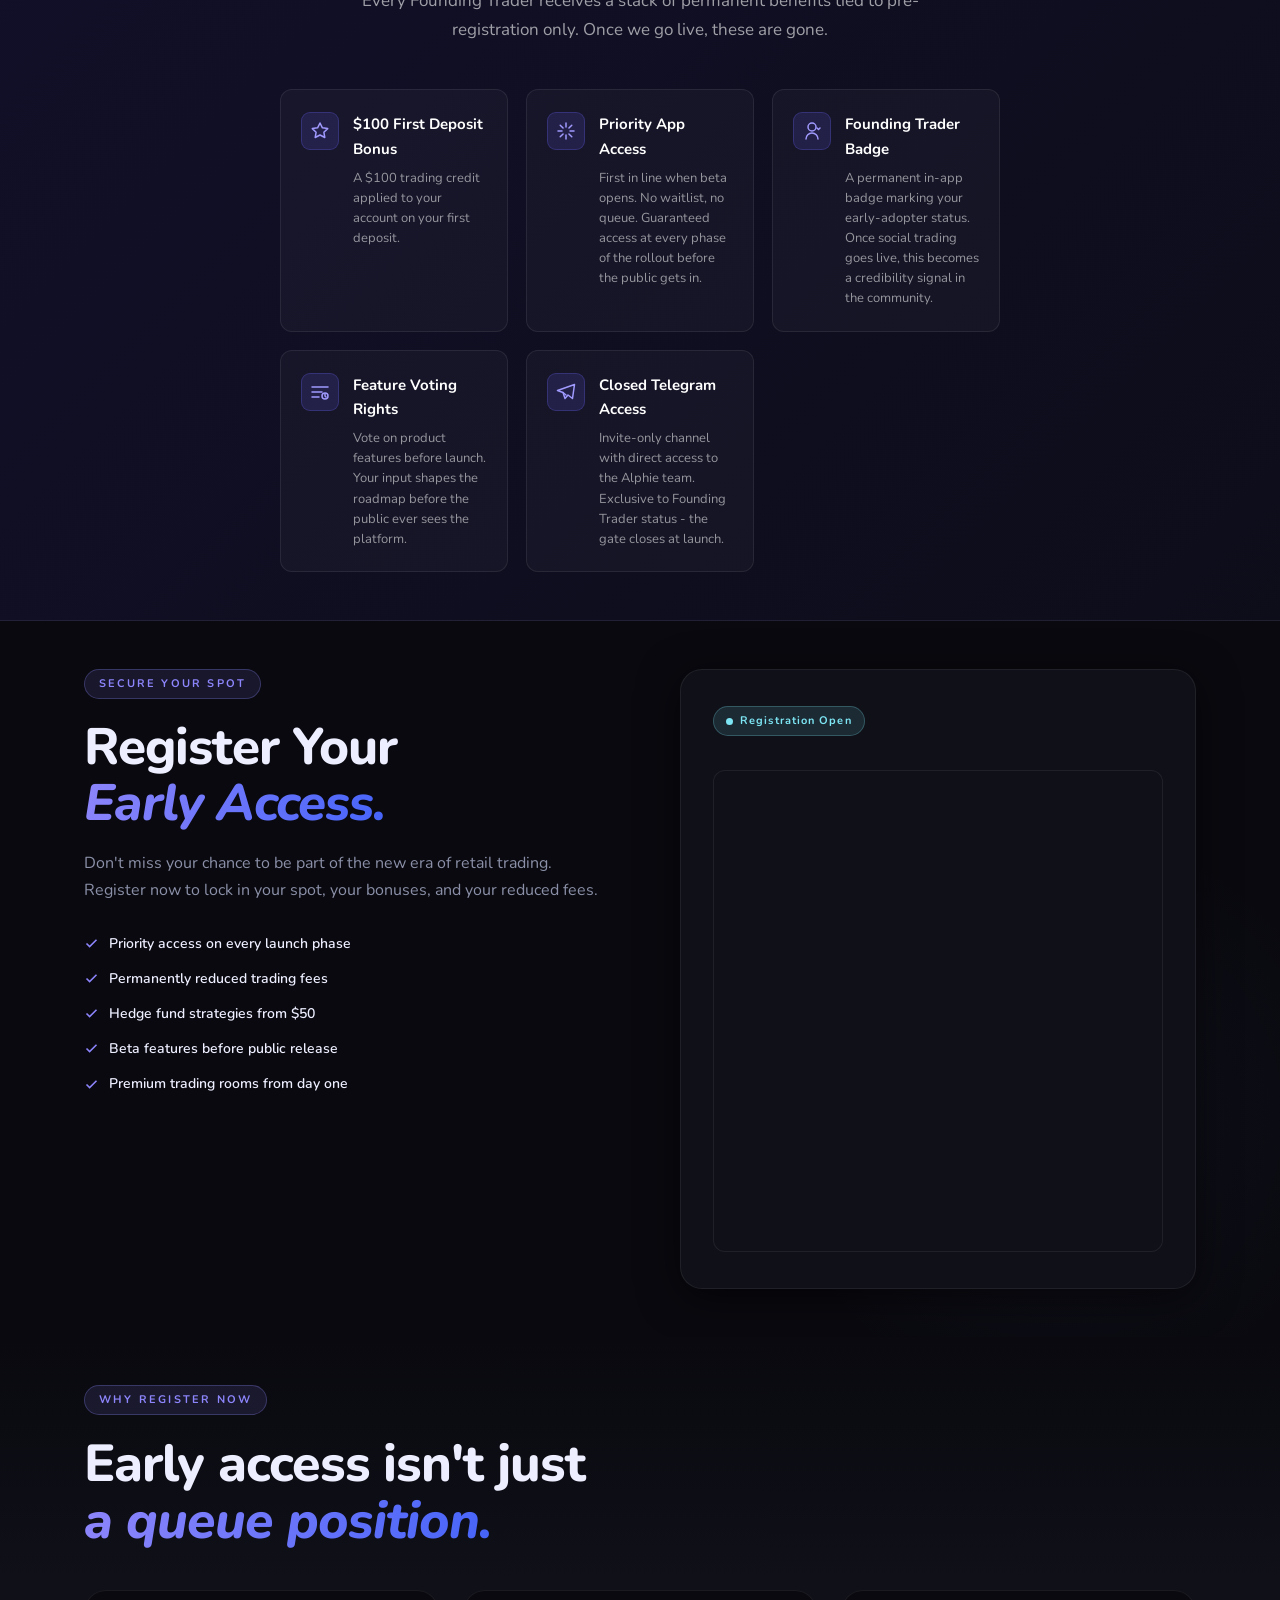
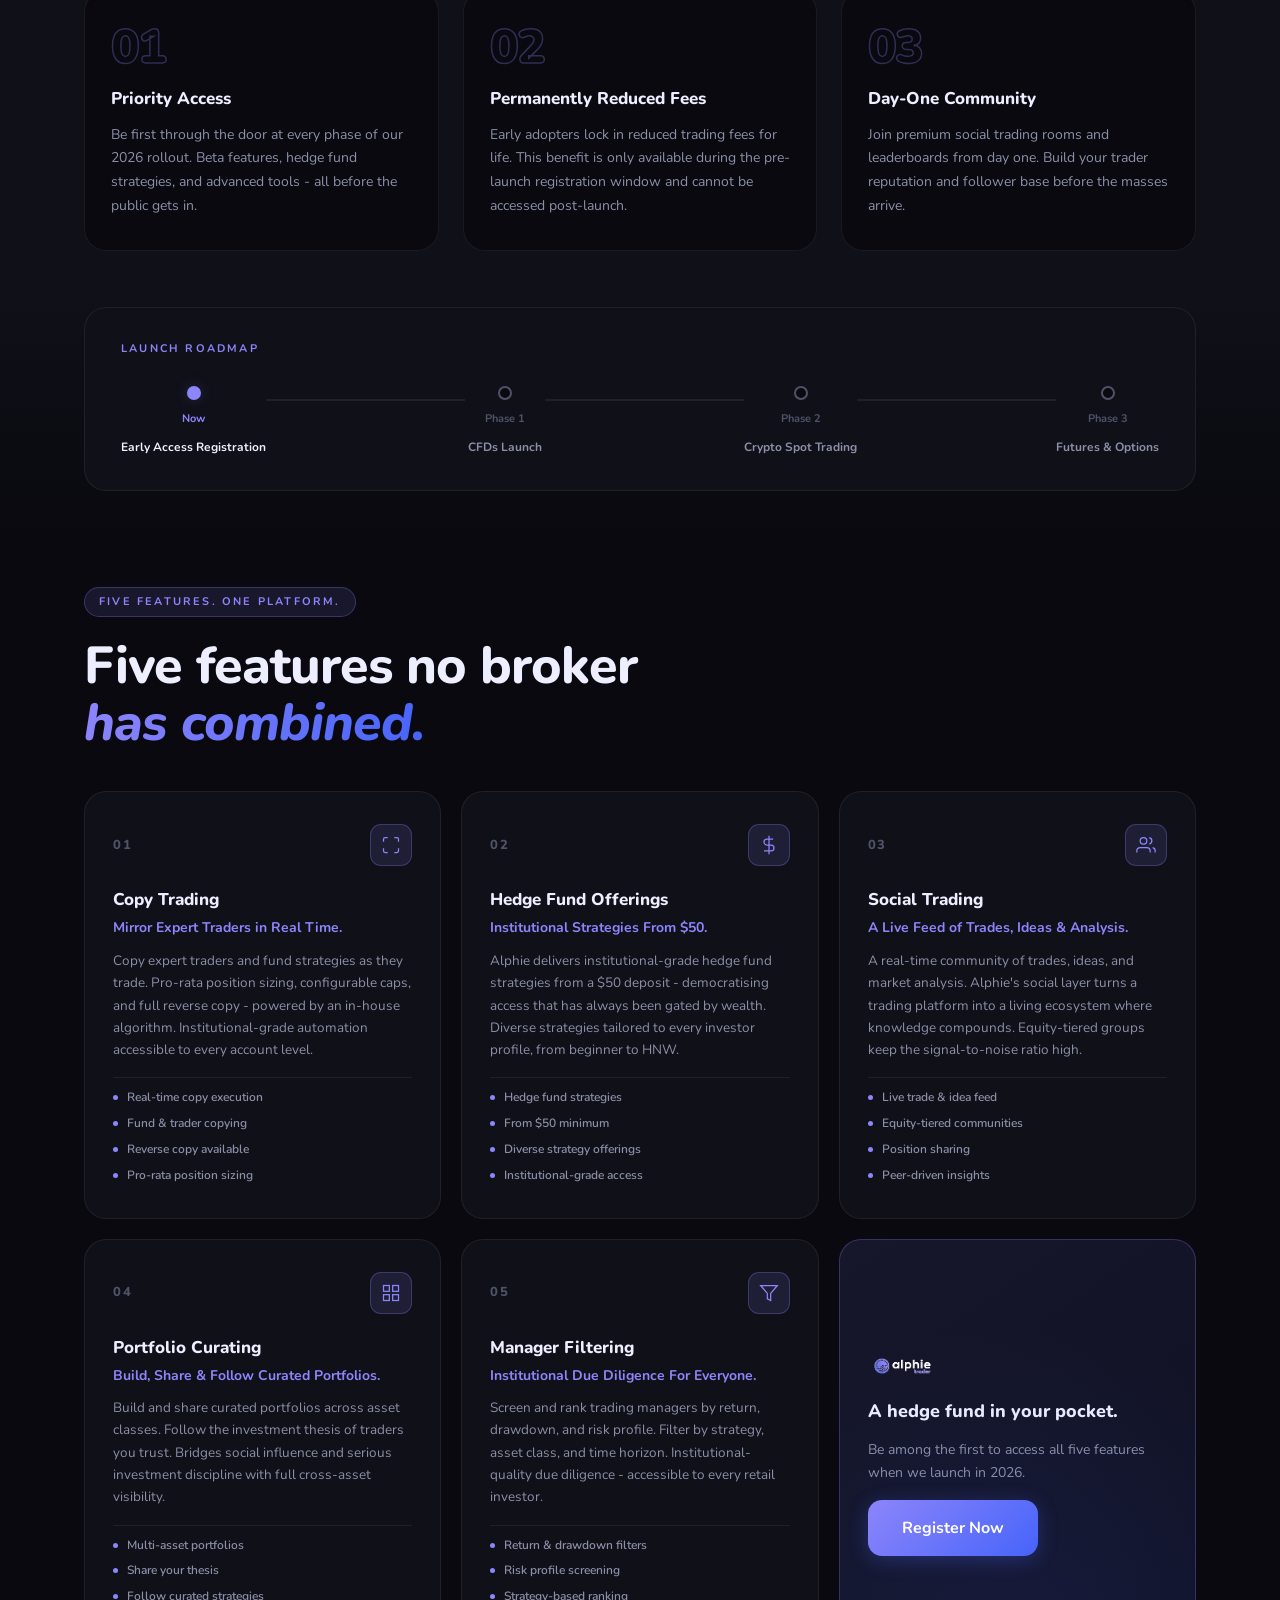
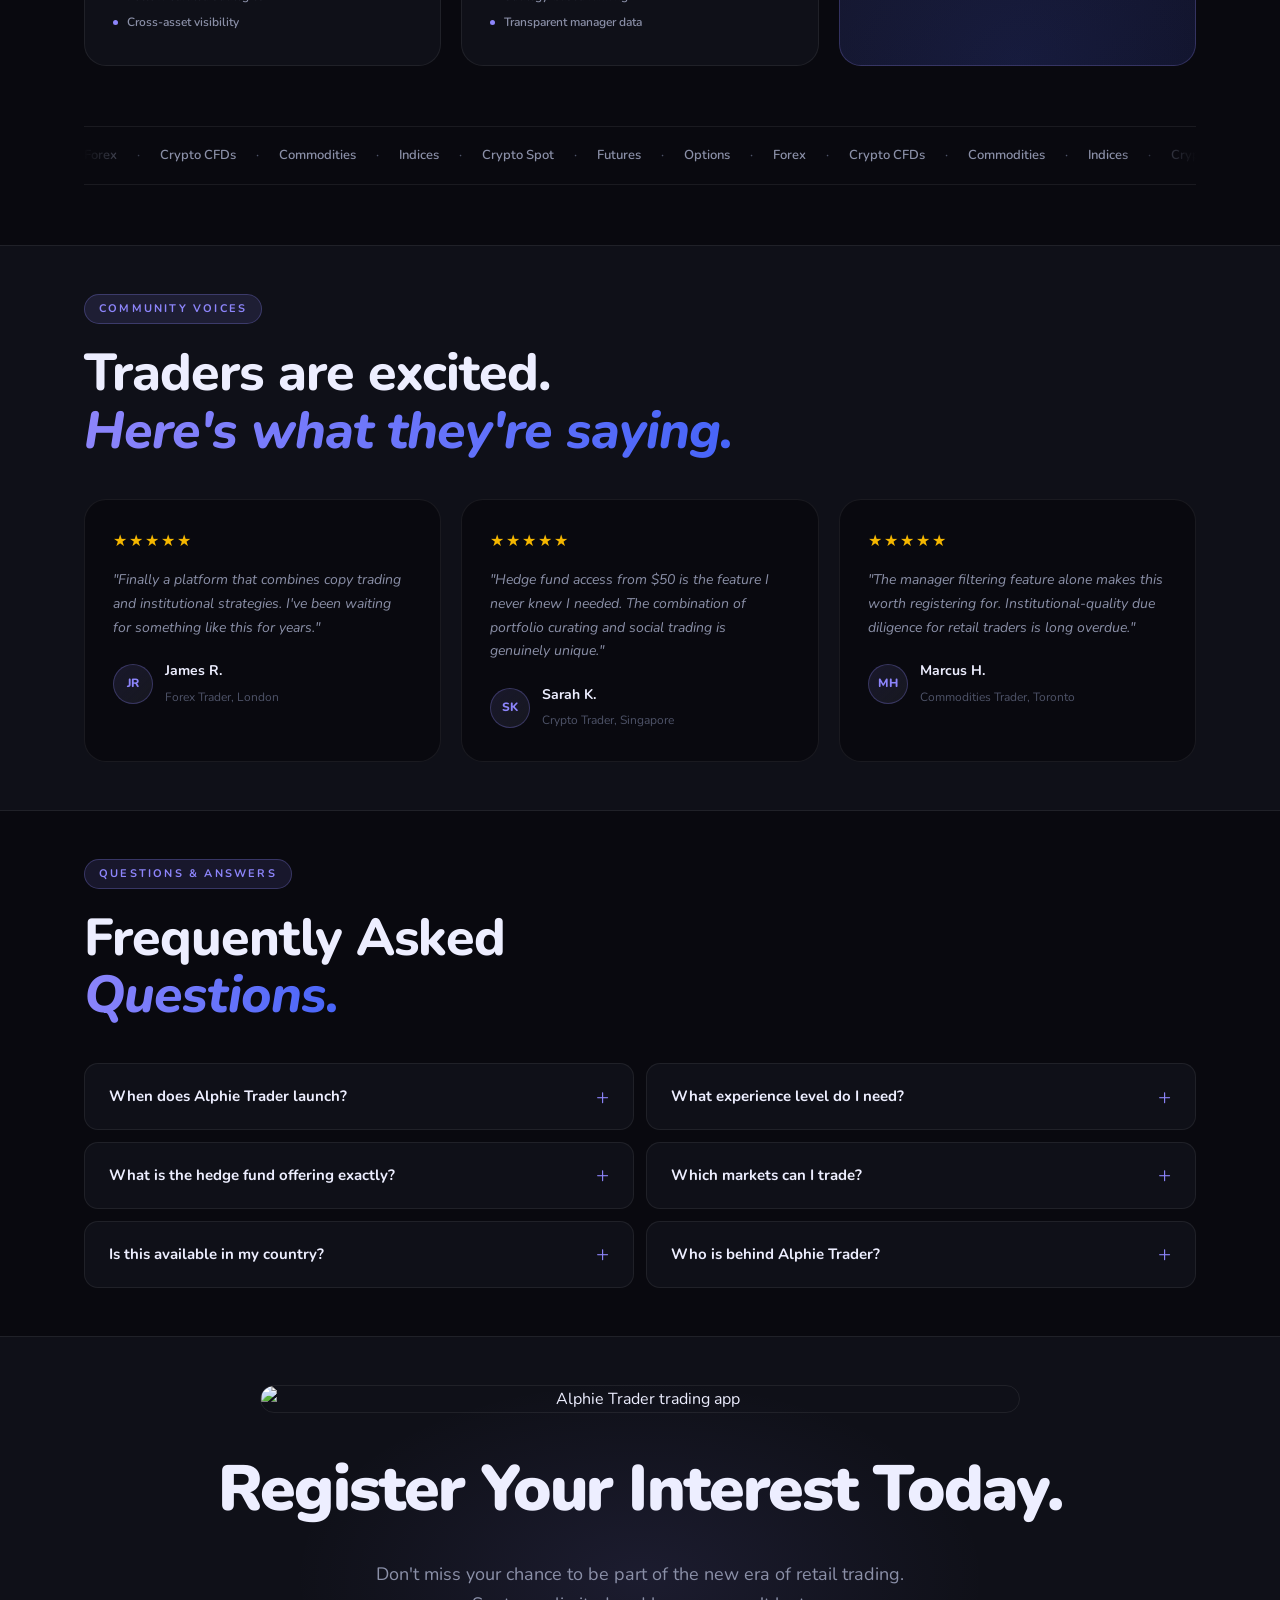
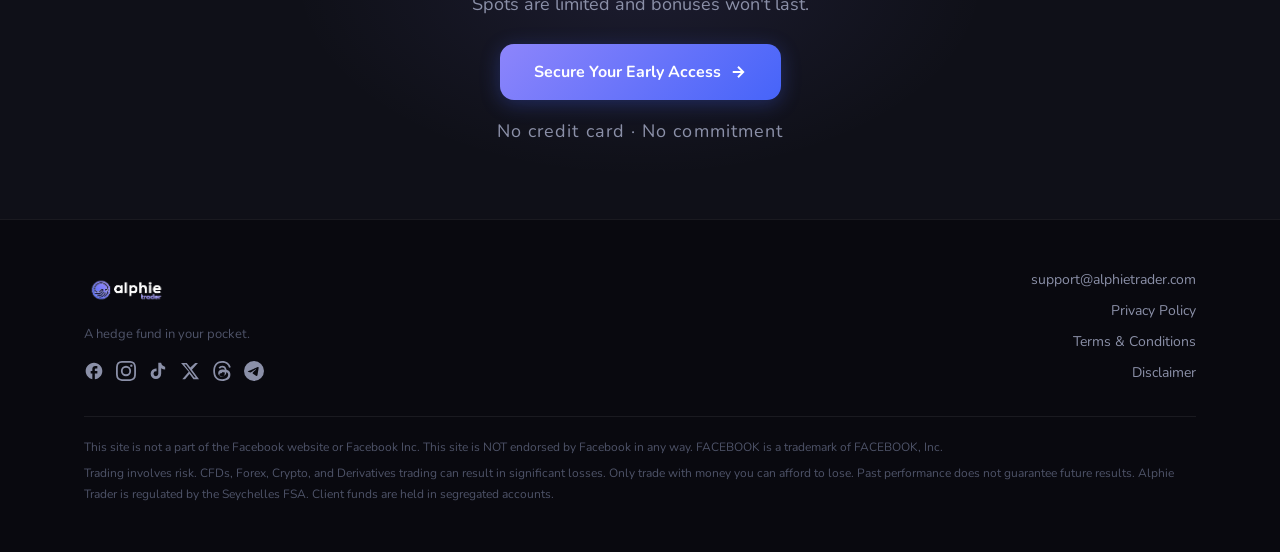
==== commit a51589b2: "Footer: add Telegram social icon after Threads Co-Authored-By: Claude Sonnet 4.6 <noreply@anthropic." ====
--- a/index.html
+++ b/index.html
@@ -187,6 +187,73 @@
     })();
     </script>
 
+    <!-- FOUNDING TRADER BENEFITS -->
+    <section id="early-access" aria-label="Early access bonus">
+      <div class="wrap">
+        <div class="ea-inner fi">
+          <div class="ea-badge">Founding Trader Benefits</div>
+          <h2 class="ea-heading">Register Now.<br />Lock In Benefits<br /><span class="ea-highlight">That Disappear at Launch.</span></h2>
+          <p class="ea-desc">Every Founding Trader receives a stack of permanent benefits tied to pre-registration only. Once we go live, these are gone.</p>
+          <div class="ea-perks ea-perks-5">
+
+            <div class="ea-perk">
+              <div class="ea-icon">
+                <svg width="20" height="20" viewBox="0 0 20 20" fill="none"><path d="M10 2l2.4 4.8 5.3.8-3.8 3.7.9 5.2L10 14l-4.8 2.5.9-5.2L2.3 7.6l5.3-.8L10 2z" stroke="currentColor" stroke-width="1.5" stroke-linejoin="round"/></svg>
+              </div>
+              <div>
+                <strong>$100 First Deposit Bonus</strong>
+                <p>A $100 trading credit applied to your account on your first deposit.</p>
+              </div>
+            </div>
+
+            <div class="ea-perk">
+              <div class="ea-icon">
+                <svg width="20" height="20" viewBox="0 0 20 20" fill="none"><path d="M10 2v4M10 14v4M4.22 4.22l2.83 2.83M12.95 12.95l2.83 2.83M2 10h4M14 10h4M4.22 15.78l2.83-2.83M12.95 7.05l2.83-2.83" stroke="currentColor" stroke-width="1.5" stroke-linecap="round"/></svg>
+              </div>
+              <div>
+                <strong>Priority App Access</strong>
+                <p>First in line when beta opens. No waitlist, no queue. Guaranteed access at every phase of the rollout before the public gets in.</p>
+              </div>
+            </div>
+
+            <div class="ea-perk">
+              <div class="ea-icon">
+                <svg width="20" height="20" viewBox="0 0 20 20" fill="none"><path d="M10 2a4 4 0 1 0 0 8 4 4 0 0 0 0-8zM4 18c0-3.314 2.686-6 6-6s6 2.686 6 6" stroke="currentColor" stroke-width="1.5" stroke-linecap="round"/><path d="M15 7l1.5 1.5L18 7" stroke="currentColor" stroke-width="1.5" stroke-linecap="round" stroke-linejoin="round"/></svg>
+              </div>
+              <div>
+                <strong>Founding Trader Badge</strong>
+                <p>A permanent in-app badge marking your early-adopter status. Once social trading goes live, this becomes a credibility signal in the community.</p>
+              </div>
+            </div>
+
+            <div class="ea-perk">
+              <div class="ea-icon">
+                <svg width="20" height="20" viewBox="0 0 20 20" fill="none"><path d="M2 5h16M2 10h10M2 15h7" stroke="currentColor" stroke-width="1.5" stroke-linecap="round"/><circle cx="15" cy="14" r="3" stroke="currentColor" stroke-width="1.5"/><path d="M15 12v2l1 1" stroke="currentColor" stroke-width="1.5" stroke-linecap="round"/></svg>
+              </div>
+              <div>
+                <strong>Feature Voting Rights</strong>
+                <p>Vote on product features before launch. Your input shapes the roadmap before the public ever sees the platform.</p>
+              </div>
+            </div>
+
+            <div class="ea-perk">
+              <div class="ea-icon">
+                <svg width="20" height="20" viewBox="0 0 20 20" fill="none">
+                  <path d="M18.5 2.5L1.5 8.5l5.5 2 2 6 3-3.5 4.5 3.5 2-14z" stroke="currentColor" stroke-width="1.5" stroke-linejoin="round"/>
+                  <path d="M7 10.5l3 2.5" stroke="currentColor" stroke-width="1.5" stroke-linecap="round"/>
+                </svg>
+              </div>
+              <div>
+                <strong><a href="https://t.me/+2_tGLDRtS7NiMDI1" target="_blank" rel="noopener" style="color:inherit;text-decoration:none;">Closed Telegram Access</a></strong>
+                <p>Invite-only channel with direct access to the Alphie team. Exclusive to Founding Trader status - the gate closes at launch.</p>
+              </div>
+            </div>
+
+          </div>
+        </div>
+      </div>
+    </section>
+
     <!-- REGISTRATION FORM -->
     <section class="register" id="register">
       <div class="register-glow" aria-hidden="true"></div>
@@ -231,70 +298,6 @@
           </div>
         </div>
 
-      </div>
-    </section>
-
-    <!-- FOUNDING TRADER BENEFITS -->
-    <section id="early-access" aria-label="Early access bonus">
-      <div class="wrap">
-        <div class="ea-inner fi">
-          <div class="ea-badge">Founding Trader Benefits</div>
-          <h2 class="ea-heading">Register Now.<br />Lock In Benefits<br /><span class="ea-highlight">That Disappear at Launch.</span></h2>
-          <p class="ea-desc">Every Founding Trader receives a stack of permanent benefits tied to pre-registration only. Once we go live, these are gone.</p>
-          <div class="ea-perks ea-perks-5">
-
-            <div class="ea-perk">
-              <div class="ea-icon">
-                <svg width="20" height="20" viewBox="0 0 20 20" fill="none"><path d="M10 2l2.4 4.8 5.3.8-3.8 3.7.9 5.2L10 14l-4.8 2.5.9-5.2L2.3 7.6l5.3-.8L10 2z" stroke="currentColor" stroke-width="1.5" stroke-linejoin="round"/></svg>
-              </div>
-              <div>
-                <strong>$100 First Deposit Bonus</strong>
-                <p>A $100 trading credit applied to your account on your first deposit.</p>
-              </div>
-            </div>
-
-            <div class="ea-perk">
-              <div class="ea-icon">
-                <svg width="20" height="20" viewBox="0 0 20 20" fill="none"><path d="M10 2v4M10 14v4M4.22 4.22l2.83 2.83M12.95 12.95l2.83 2.83M2 10h4M14 10h4M4.22 15.78l2.83-2.83M12.95 7.05l2.83-2.83" stroke="currentColor" stroke-width="1.5" stroke-linecap="round"/></svg>
-              </div>
-              <div>
-                <strong>Priority App Access</strong>
-                <p>First in line when beta opens. No waitlist, no queue. Guaranteed access at every phase of the rollout before the public gets in.</p>
-              </div>
-            </div>
-
-            <div class="ea-perk">
-              <div class="ea-icon">
-                <svg width="20" height="20" viewBox="0 0 20 20" fill="none"><path d="M10 2a4 4 0 1 0 0 8 4 4 0 0 0 0-8zM4 18c0-3.314 2.686-6 6-6s6 2.686 6 6" stroke="currentColor" stroke-width="1.5" stroke-linecap="round"/><path d="M15 7l1.5 1.5L18 7" stroke="currentColor" stroke-width="1.5" stroke-linecap="round" stroke-linejoin="round"/></svg>
-              </div>
-              <div>
-                <strong>Founding Trader Badge</strong>
-                <p>A permanent in-app badge marking your early-adopter status. Once social trading goes live, this becomes a credibility signal in the community.</p>
-              </div>
-            </div>
-
-            <div class="ea-perk">
-              <div class="ea-icon">
-                <svg width="20" height="20" viewBox="0 0 20 20" fill="none"><path d="M2 5h16M2 10h10M2 15h7" stroke="currentColor" stroke-width="1.5" stroke-linecap="round"/><circle cx="15" cy="14" r="3" stroke="currentColor" stroke-width="1.5"/><path d="M15 12v2l1 1" stroke="currentColor" stroke-width="1.5" stroke-linecap="round"/></svg>
-              </div>
-              <div>
-                <strong>Feature Voting Rights</strong>
-                <p>Vote on product features before launch. Your input shapes the roadmap before the public ever sees the platform.</p>
-              </div>
-            </div>
-
-            <div class="ea-perk">
-              <div class="ea-icon">
-                <svg width="20" height="20" viewBox="0 0 20 20" fill="none"><path d="M17 3H3a1 1 0 0 0-1 1v10a1 1 0 0 0 1 1h5l2 3 2-3h5a1 1 0 0 0 1-1V4a1 1 0 0 0-1-1z" stroke="currentColor" stroke-width="1.5" stroke-linejoin="round"/></svg>
-              </div>
-              <div>
-                <strong>Closed Discord Access</strong>
-                <p>Invite-only channel with direct access to the Alphie team. Exclusive to Founding Trader status — the gate closes at launch.</p>
-              </div>
-            </div>
-
-          </div>
-        </div>
       </div>
     </section>
 
@@ -537,8 +540,8 @@
       <div class="container final-inner">
         <div class="register-img-wrap">
           <img
-            src="asset/app-hands.webp"
-            alt="Alphie Trader app in use"
+            src="asset/phone-with-chart.png"
+            alt="Alphie Trader trading app"
             class="register-section-img"
           />
         </div>
@@ -582,6 +585,12 @@
             <a href="https://www.threads.com/@alphietrader" target="_blank" rel="noopener noreferrer" aria-label="Threads">
               <svg width="20" height="20" viewBox="0 0 24 24" fill="currentColor" aria-hidden="true"><path d="M12.186 24h-.007c-3.581-.024-6.334-1.205-8.184-3.509C2.35 18.44 1.5 15.586 1.472 12.01v-.017c.028-3.579.879-6.43 2.525-8.482C5.845 1.205 8.6.024 12.18 0h.014c2.746.02 5.043.725 6.826 2.098 1.677 1.29 2.858 3.13 3.509 5.467l-2.04.569c-1.104-3.96-3.898-5.984-8.304-6.015-2.91.022-5.11.936-6.54 2.717C4.307 6.504 3.616 8.914 3.589 12c.027 3.086.718 5.496 2.057 7.164 1.43 1.783 3.631 2.698 6.54 2.717 2.623-.02 4.358-.631 5.8-2.045 1.647-1.613 1.618-3.593 1.09-4.798-.31-.71-.873-1.3-1.634-1.75-.192 1.352-.622 2.446-1.284 3.272-.886 1.102-2.14 1.704-3.73 1.79-1.202.065-2.361-.218-3.259-.801-1.063-.689-1.685-1.74-1.752-2.964-.065-1.19.408-2.285 1.33-3.082.88-.76 2.119-1.207 3.583-1.291a13.853 13.853 0 0 1 3.02.142c-.126-.742-.375-1.332-.75-1.757-.513-.583-1.301-.88-2.344-.887h-.046c-.847 0-1.802.208-2.543 1.492l-1.792-1.02c.918-1.683 2.386-2.572 4.358-2.572h.063c3.016.018 4.813 1.842 5.115 5.037.236.067.466.137.69.21 2.172.693 3.472 2.097 3.863 4.123.428 2.188-.132 4.838-2.254 6.918C17.029 23.159 14.938 24 12.186 24zm.024-9.69c-.06 0-.12.002-.181.006-1.01.057-1.862.35-2.41.824-.484.418-.706.967-.674 1.63.07 1.262 1.176 2.019 2.98 1.922 1.217-.066 2.124-.548 2.695-1.434.527-.82.778-1.98.748-3.447a11.651 11.651 0 0 0-3.158-.501z"/></svg>
             </a>
+            <!-- Telegram -->
+            <a href="https://t.me/+2_tGLDRtS7NiMDI1" target="_blank" rel="noopener noreferrer" aria-label="Telegram">
+              <svg xmlns="http://www.w3.org/2000/svg" width="20" height="20" viewBox="0 0 24 24" fill="currentColor">
+                <path d="M11.944 0A12 12 0 0 0 0 12a12 12 0 0 0 12 12 12 12 0 0 0 12-12A12 12 0 0 0 12 0a12 12 0 0 0-.056 0zm4.962 7.224c.1-.002.321.023.465.14a.506.506 0 0 1 .171.325c.016.093.036.306.02.472-.18 1.898-.962 6.502-1.36 8.627-.168.9-.499 1.201-.82 1.23-.696.065-1.225-.46-1.9-.902-1.056-.693-1.653-1.124-2.678-1.8-1.185-.78-.417-1.21.258-1.91.177-.184 3.247-2.977 3.307-3.23.007-.032.014-.15-.056-.212s-.174-.041-.249-.024c-.106.024-1.793 1.14-5.061 3.345-.48.33-.913.49-1.302.48-.428-.008-1.252-.241-1.865-.44-.752-.245-1.349-.374-1.297-.789.027-.216.325-.437.893-.663 3.498-1.524 5.83-2.529 6.998-3.014 3.332-1.386 4.025-1.627 4.476-1.635z"/>
+              </svg>
+            </a>
           </div>
         </div>
         <div class="footer-links">
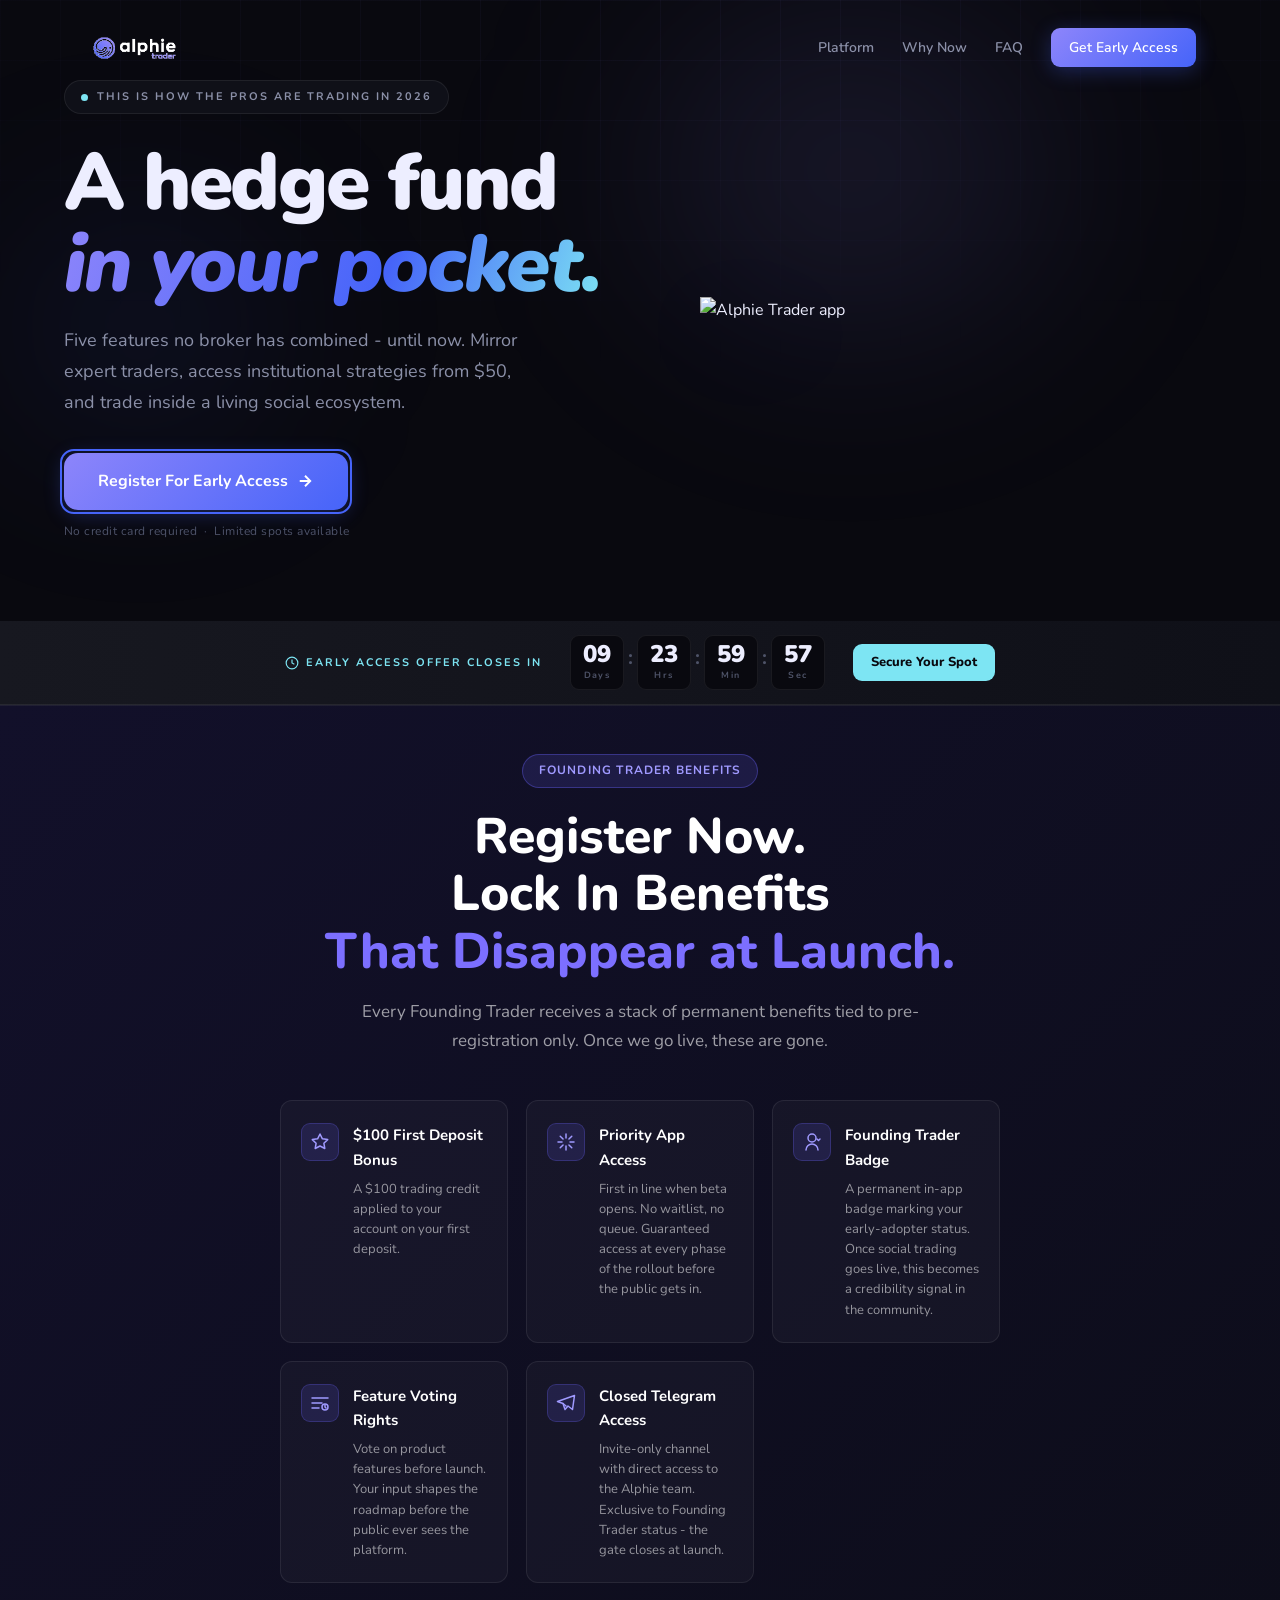
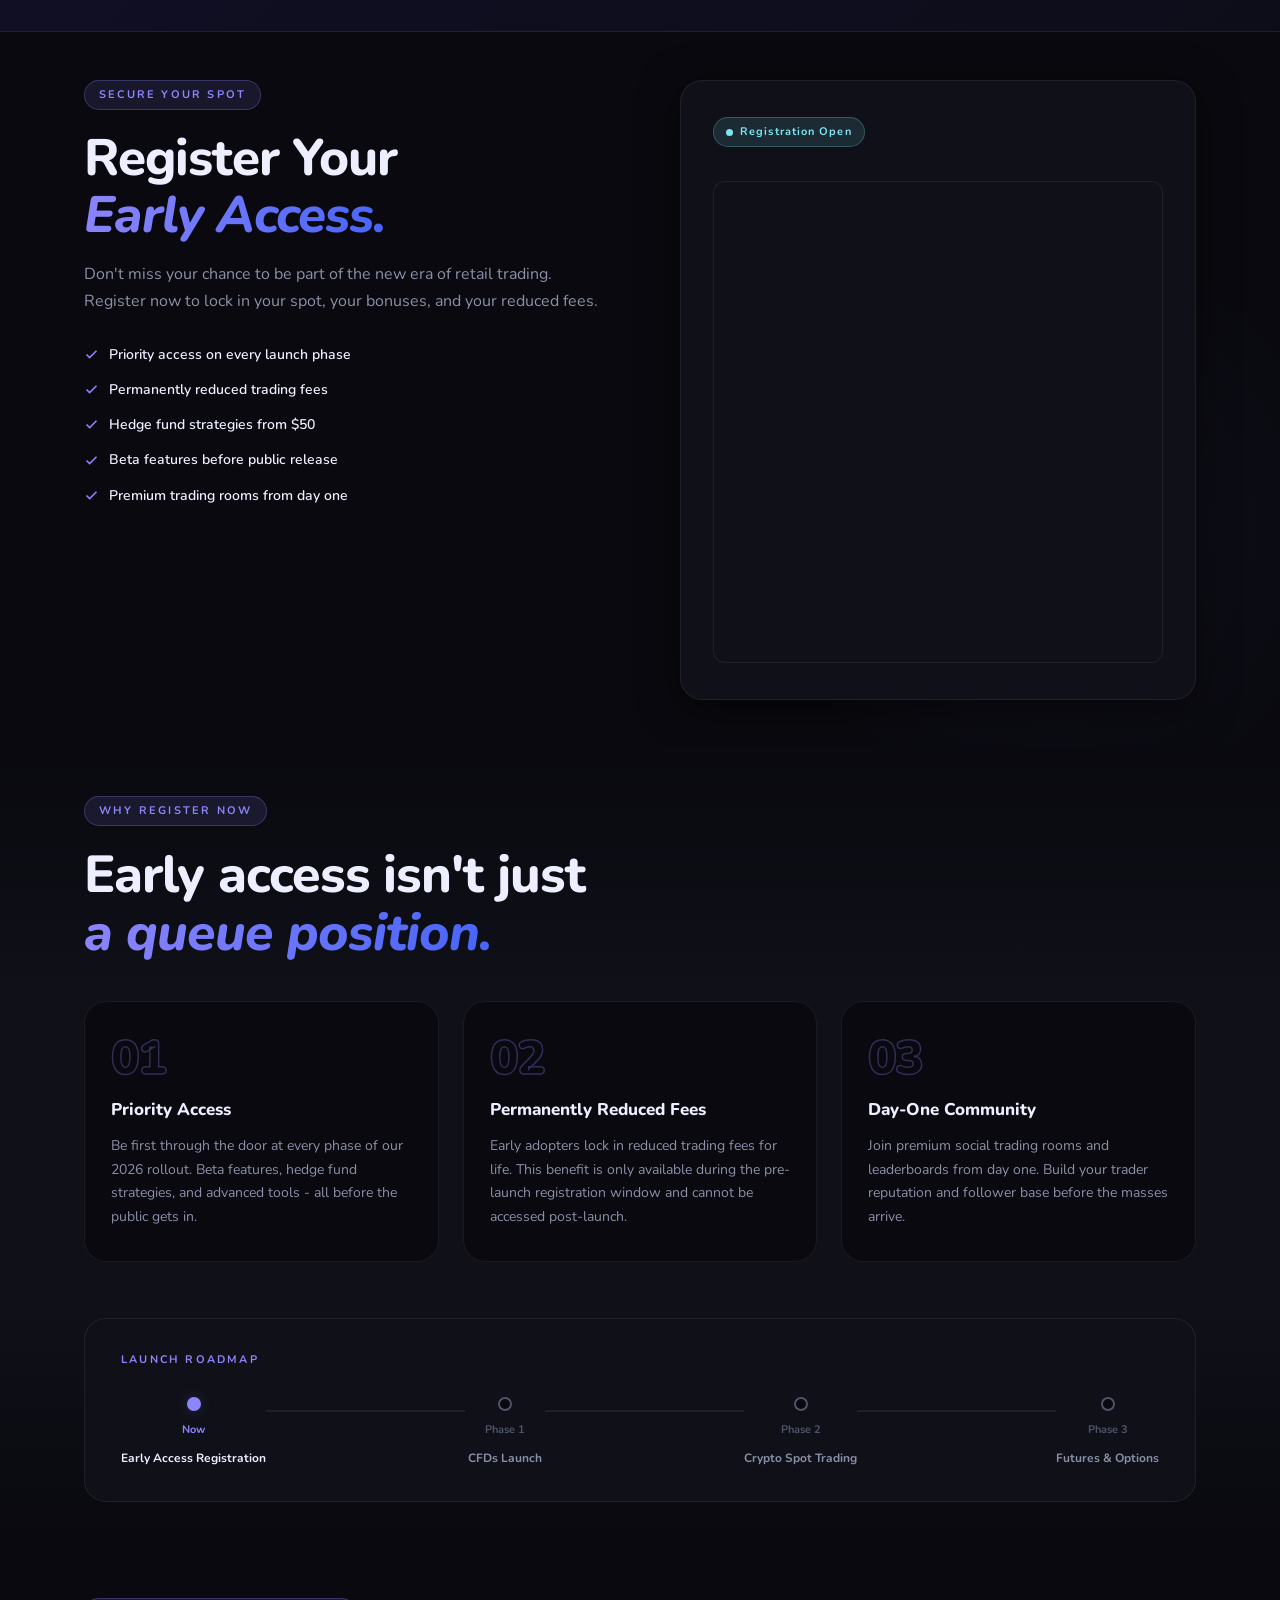
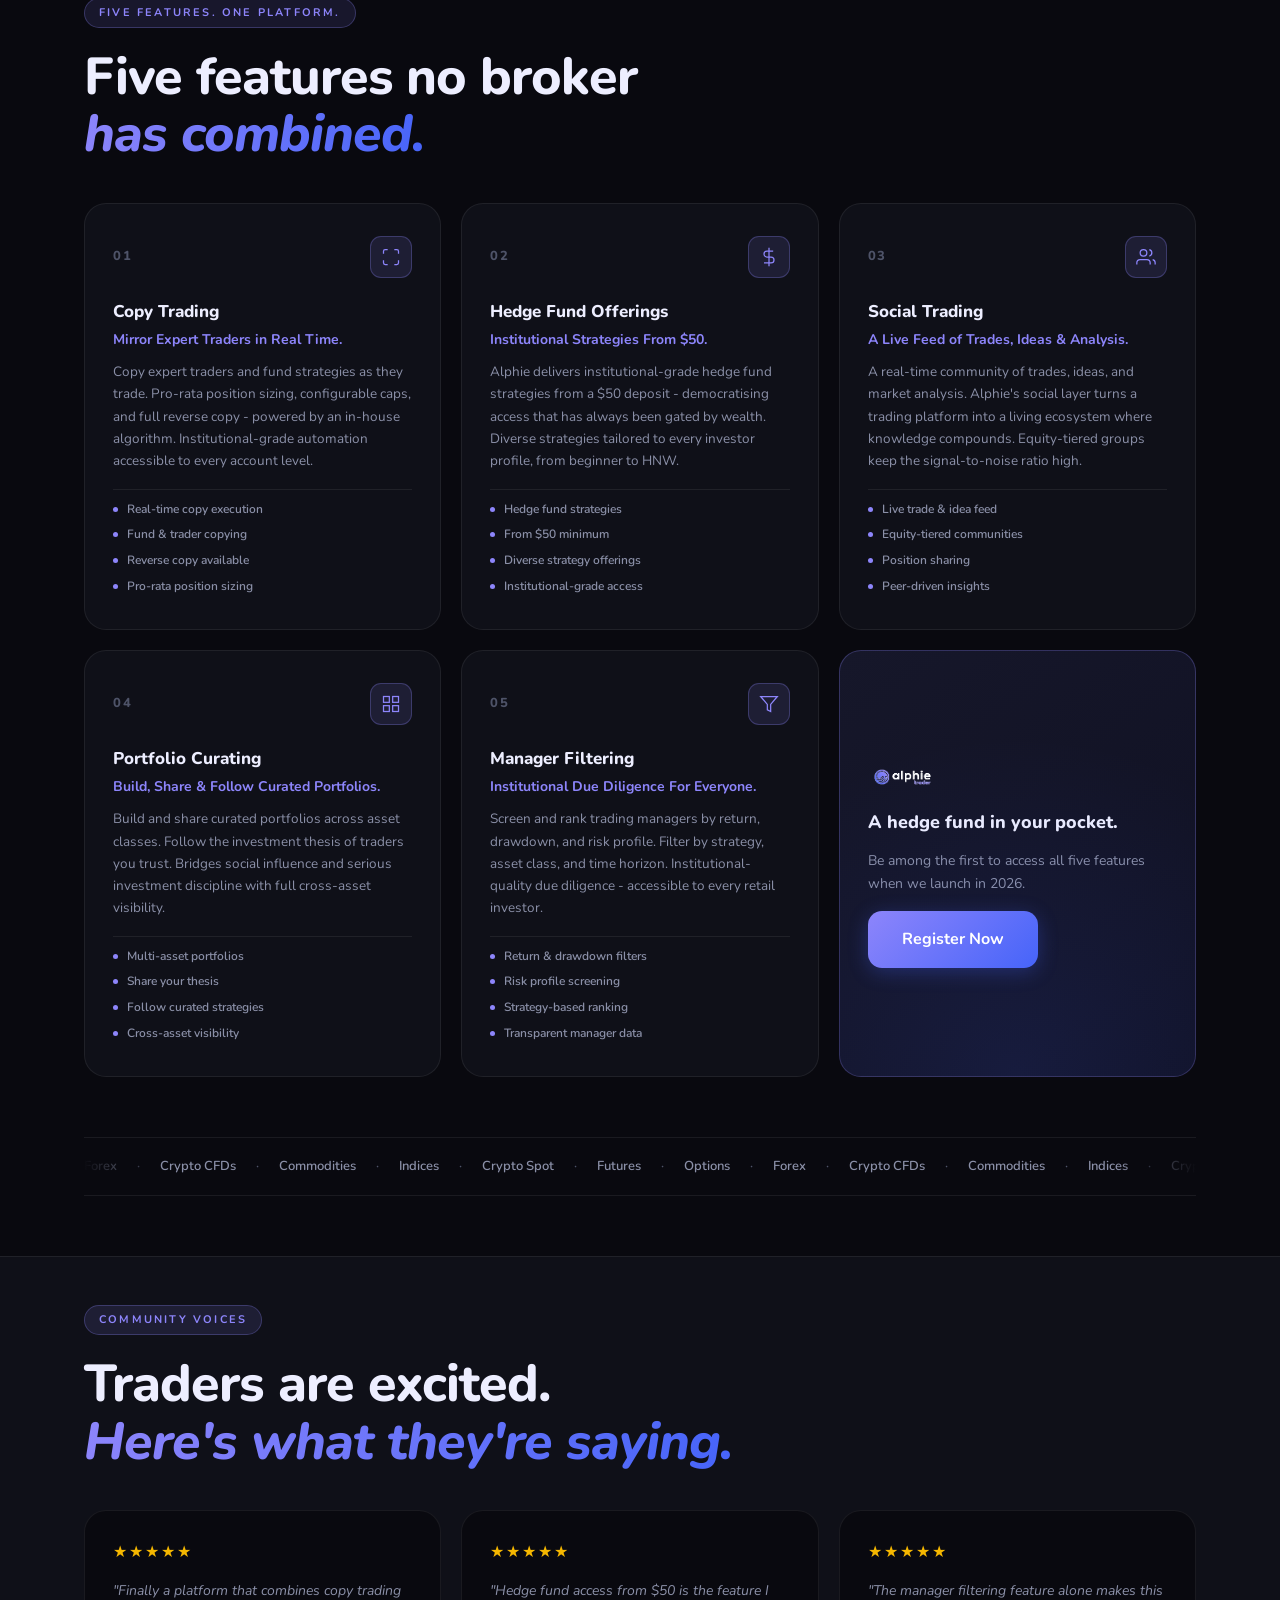
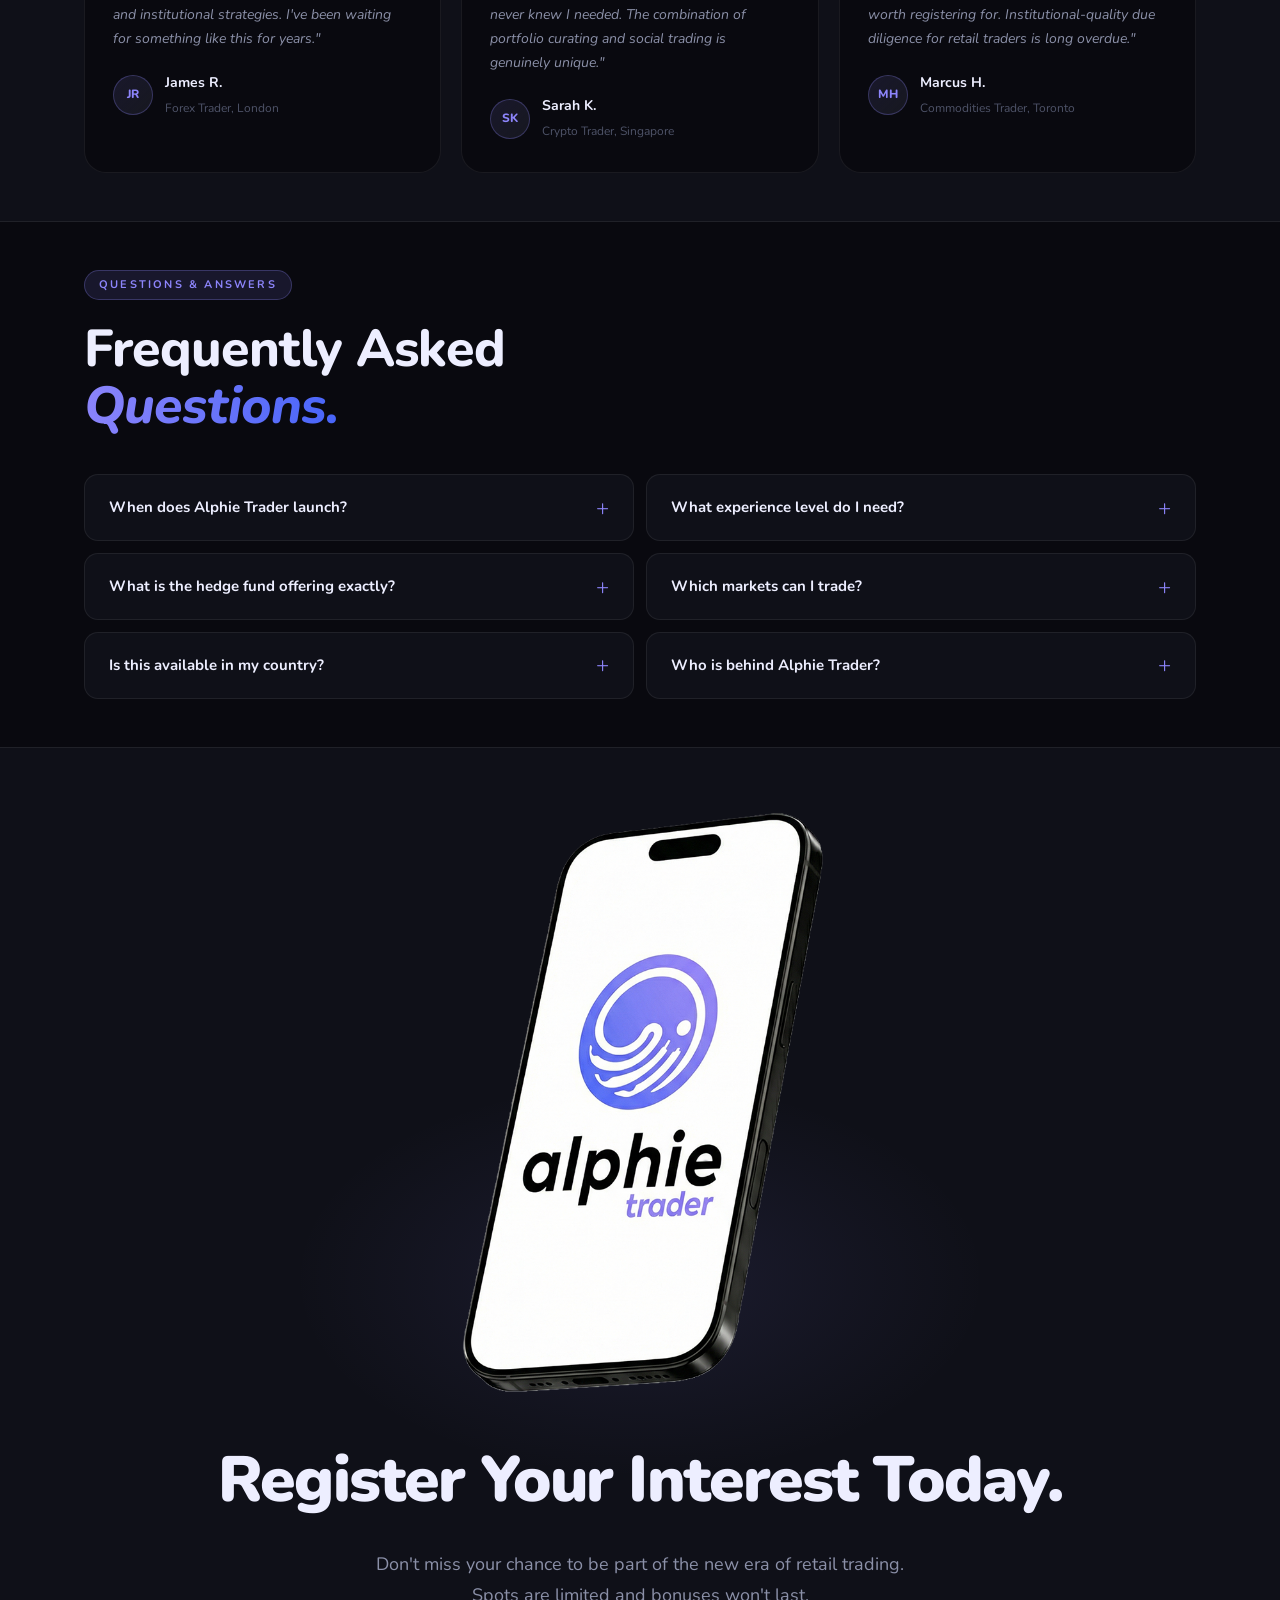
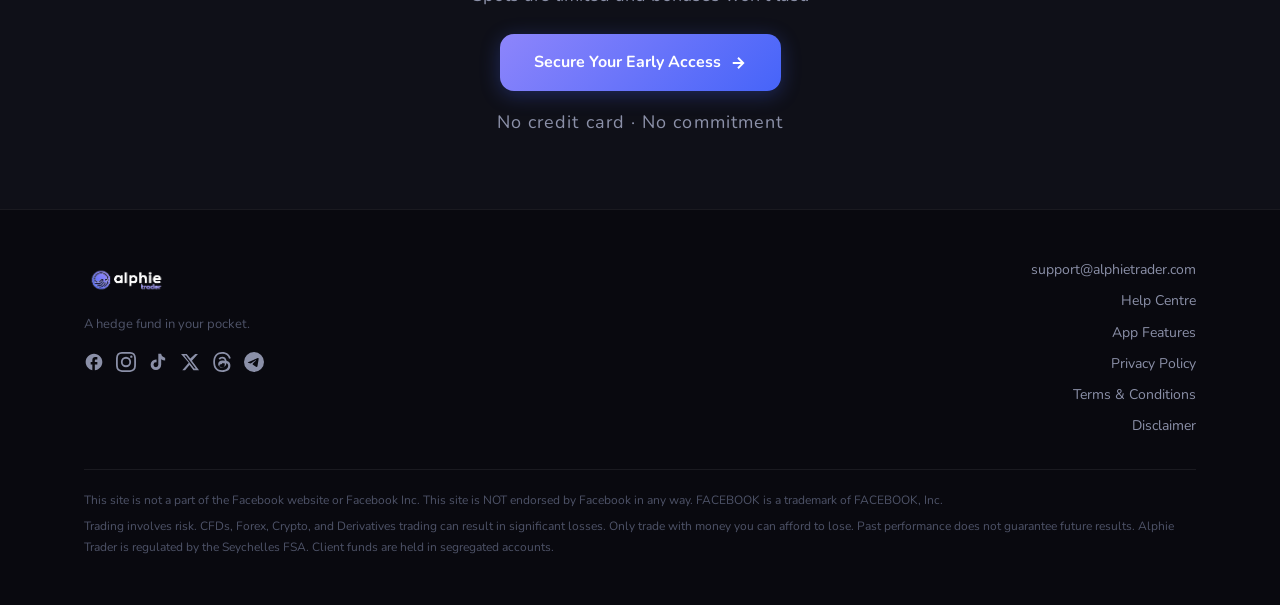
==== commit 6ed7063f: "Add Help Centre and App Features pages for App Store URLs - Added support.html — Help Centre page wi" ====
--- a/index.html
+++ b/index.html
@@ -74,67 +74,12 @@
         <!-- RIGHT COLUMN: phone mockup image -->
         <div class="hero-phone-wrap fi" style="transition-delay:.15s">
           <img
-            src="asset/phone-alphie.png"
+            src="asset/phone-with-chart.png"
             alt="Alphie Trader app"
             class="hero-phone-img"
           />
         </div>
 
-        <!-- Terminal full-width (desktop only) -->
-        <div class="hero-visual reveal delay-2" aria-hidden="true">
-          <div class="terminal">
-            <div class="terminal-bar">
-              <span class="t-dot red"></span>
-              <span class="t-dot yellow"></span>
-              <span class="t-dot green"></span>
-              <span class="t-label">alphie terminal</span>
-              <span class="t-live"><span class="live-dot"></span>LIVE</span>
-            </div>
-            <div class="terminal-chart">
-              <svg viewBox="0 0 320 130" fill="none" xmlns="http://www.w3.org/2000/svg">
-                <defs>
-                  <linearGradient id="cg" x1="0" y1="0" x2="0" y2="1">
-                    <stop offset="0%" stop-color="#8D85FB" stop-opacity="0.4"/>
-                    <stop offset="100%" stop-color="#8D85FB" stop-opacity="0"/>
-                  </linearGradient>
-                </defs>
-                <path d="M0,105 C20,98 40,110 60,95 S90,72 120,65 S150,48 180,52 S210,35 240,24 S280,16 320,8 L320,130 L0,130Z" fill="url(#cg)"/>
-                <path class="chart-line" d="M0,105 C20,98 40,110 60,95 S90,72 120,65 S150,48 180,52 S210,35 240,24 S280,16 320,8" stroke="#8D85FB" stroke-width="2.5" stroke-linecap="round"/>
-                <circle cx="320" cy="8" r="4.5" fill="#7DE5F3"/>
-                <circle cx="320" cy="8" r="9" fill="#7DE5F3" opacity="0.25" class="pulse-dot"/>
-              </svg>
-              <div class="chart-info">
-                <div class="chart-pair">EUR/USD <span class="up">+0.18%</span></div>
-                <div class="chart-price">1.0847</div>
-              </div>
-            </div>
-            <div class="terminal-rows">
-              <div class="t-row">
-                <span class="t-asset">EUR/USD</span>
-                <div class="t-bar"><div class="t-fill" style="width:72%"></div></div>
-                <span class="t-pct up">+0.18%</span>
-              </div>
-              <div class="t-row">
-                <span class="t-asset">GOLD</span>
-                <div class="t-bar"><div class="t-fill" style="width:58%"></div></div>
-                <span class="t-pct up">+1.04%</span>
-              </div>
-              <div class="t-row">
-                <span class="t-asset">SPX500</span>
-                <div class="t-bar"><div class="t-fill dn" style="width:34%"></div></div>
-                <span class="t-pct dn">-0.27%</span>
-              </div>
-            </div>
-            <div class="terminal-copy-row">
-              <div class="copy-av">JR</div>
-              <div class="copy-info">
-                <span class="copy-name">James R. <span class="copy-badge">Top Trader</span></span>
-                <span class="copy-stat">+24.3% this month &nbsp;·&nbsp; 1,204 copiers</span>
-              </div>
-              <span class="copy-btn">Copy</span>
-            </div>
-          </div>
-        </div>
 
       </div>
 
@@ -540,7 +485,7 @@
       <div class="container final-inner">
         <div class="register-img-wrap">
           <img
-            src="asset/phone-with-chart.png"
+            src="asset/phone-alphie.png"
             alt="Alphie Trader trading app"
             class="register-section-img"
           />
@@ -595,6 +540,8 @@
         </div>
         <div class="footer-links">
           <a href="mailto:support@alphietrader.com">support@alphietrader.com</a>
+          <a href="support.html">Help Centre</a>
+          <a href="marketing.html">App Features</a>
           <a href="#">Privacy Policy</a>
           <a href="#">Terms &amp; Conditions</a>
           <a href="#">Disclaimer</a>
--- a/styles.css
+++ b/styles.css
@@ -1058,13 +1058,13 @@
   display: flex;
   justify-content: center;
   align-items: center;
-  margin-top: 0;
-  margin-bottom: 24px;
+  margin-top: -16px;
+  margin-bottom: 8px;
 }
 
 .register-section-img {
   width: 100%;
-  max-width: 760px;
+  max-width: 640px;
   height: auto;
   display: block;
   border-radius: 16px;
@@ -1555,9 +1555,9 @@
     display: block;
   }
   .register-img-wrap {
-    margin-top: 0;
+    margin-top: -8px;
     padding-top: 0;
-    margin-bottom: 24px;
+    margin-bottom: 8px;
     overflow: hidden;
   }
 
@@ -2039,7 +2039,7 @@
 
 .hero-phone-img {
   width: 100%;
-  max-width: 380px;
+  max-width: 480px;
   height: auto;
   display: block !important;
   visibility: visible !important;
@@ -2048,13 +2048,13 @@
 
 @media (max-width: 900px) {
   .hero-phone-img {
-    max-width: 260px;
+    max-width: 340px;
   }
 }
 
 @media (max-width: 767px) {
   .hero-phone-img {
-    max-width: 200px;
+    max-width: 260px;
     margin-left: auto;
     margin-right: auto;
   }
@@ -2173,3 +2173,17 @@
   min-height: unset !important;
   margin-bottom: 0 !important;
 }
+
+/* ================================================================
+   REGISTER SECTION IMAGE — visibility guarantee
+================================================================ */
+.register-section-img {
+  display: block !important;
+  visibility: visible !important;
+  opacity: 1 !important;
+  width: 100%;
+  max-width: 640px;
+  height: auto;
+  border-radius: 16px;
+  border: none;
+}
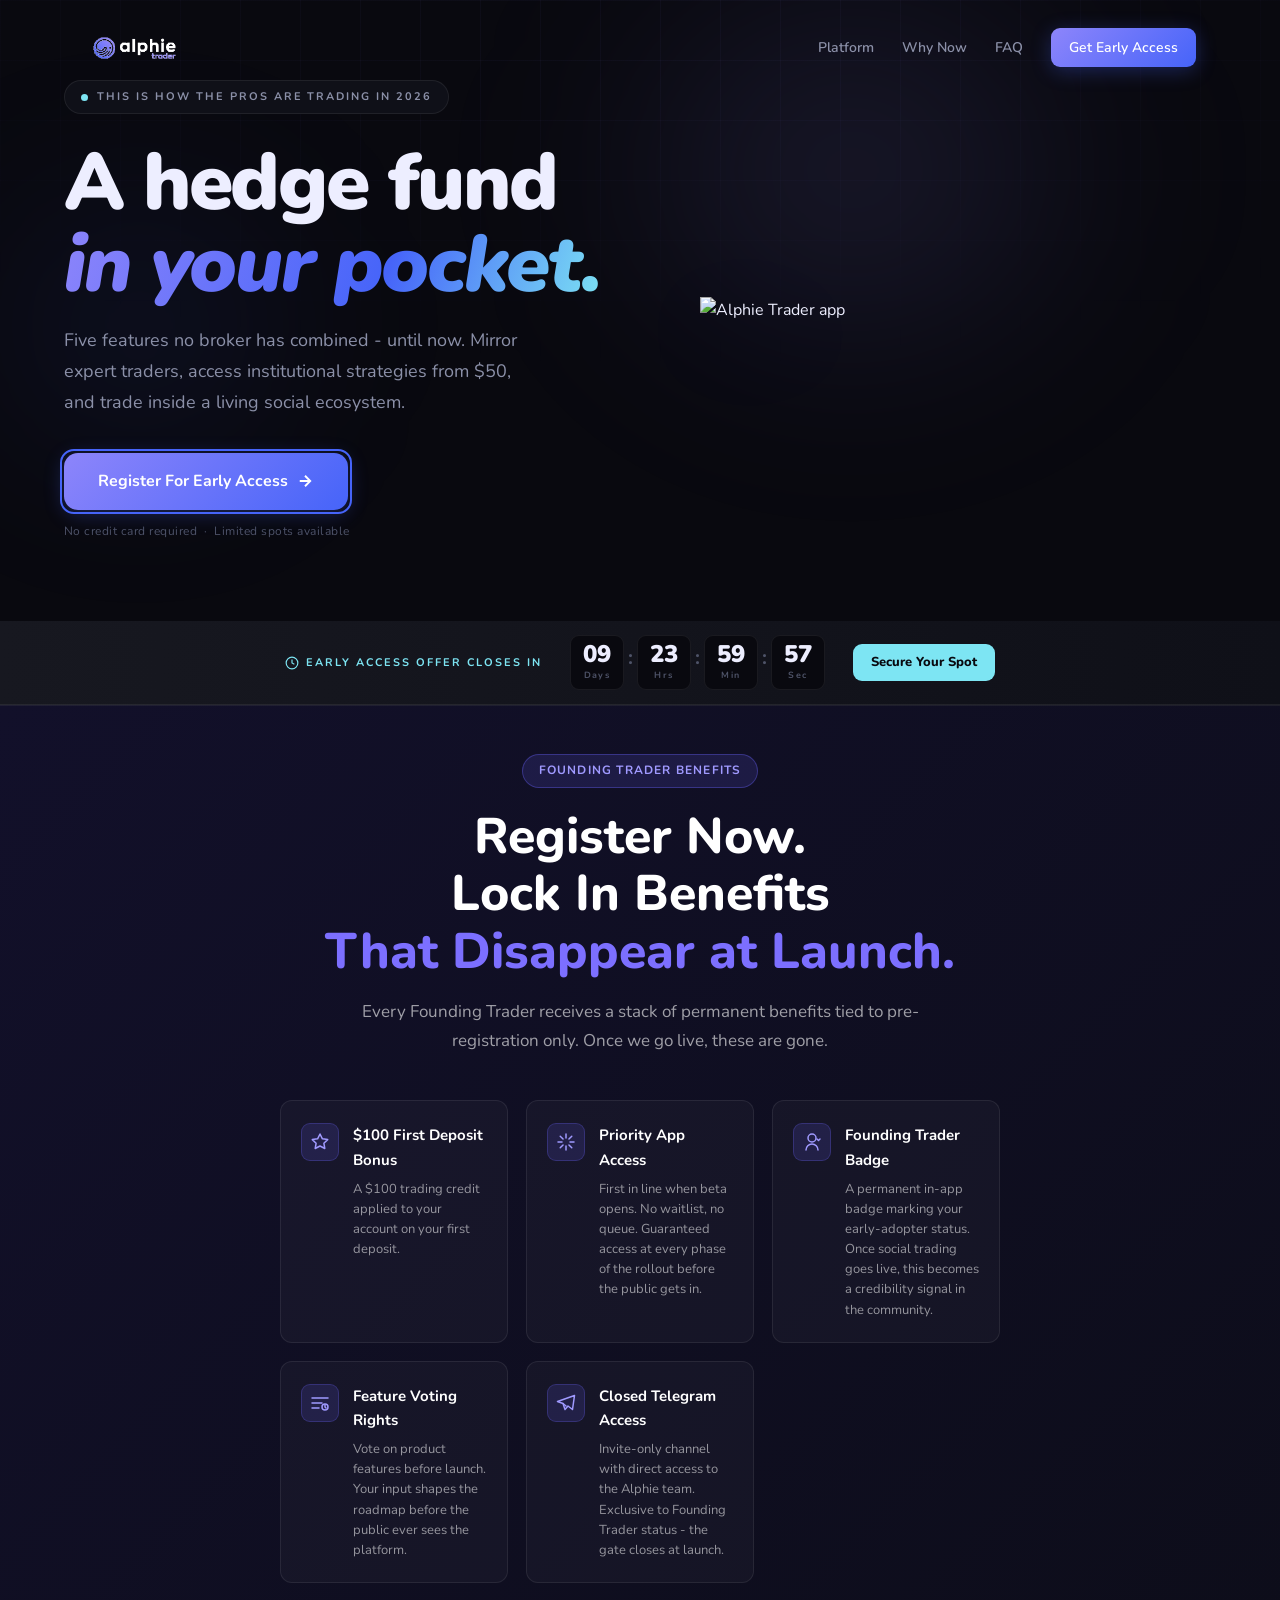
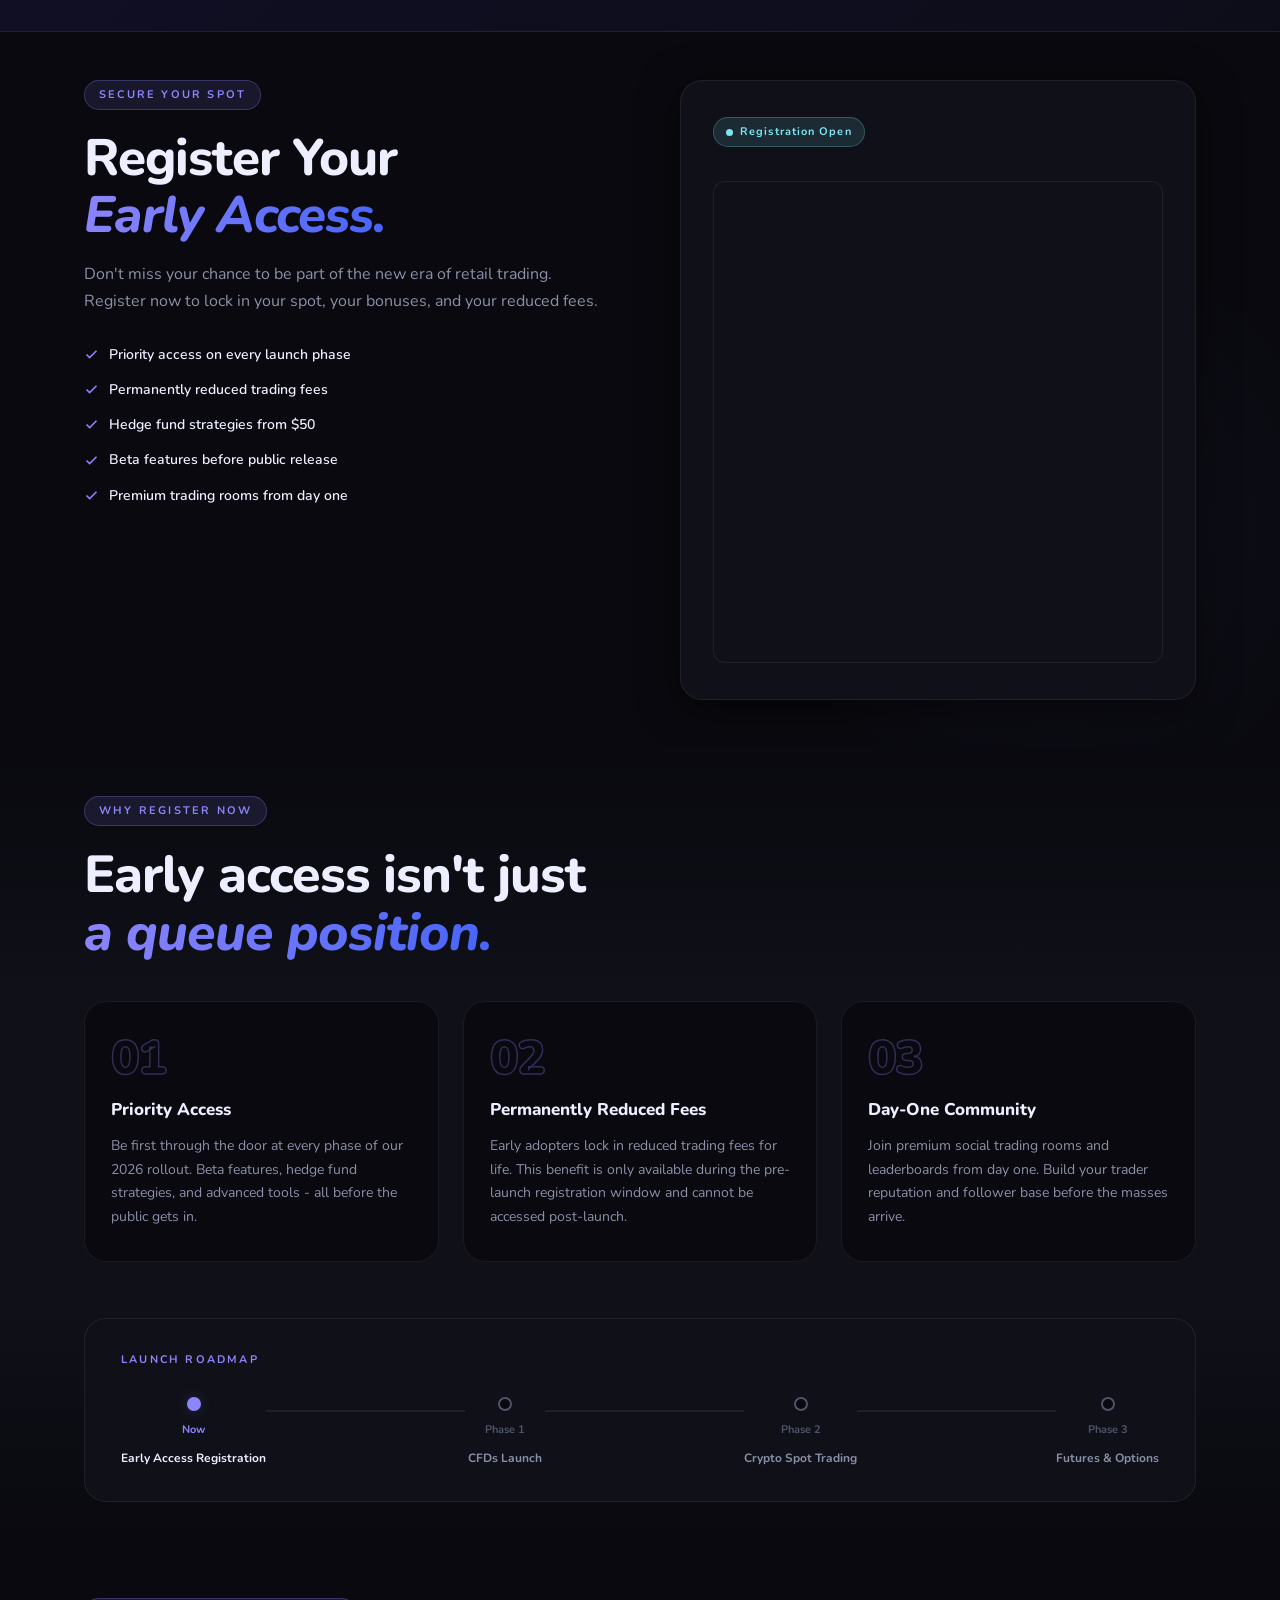
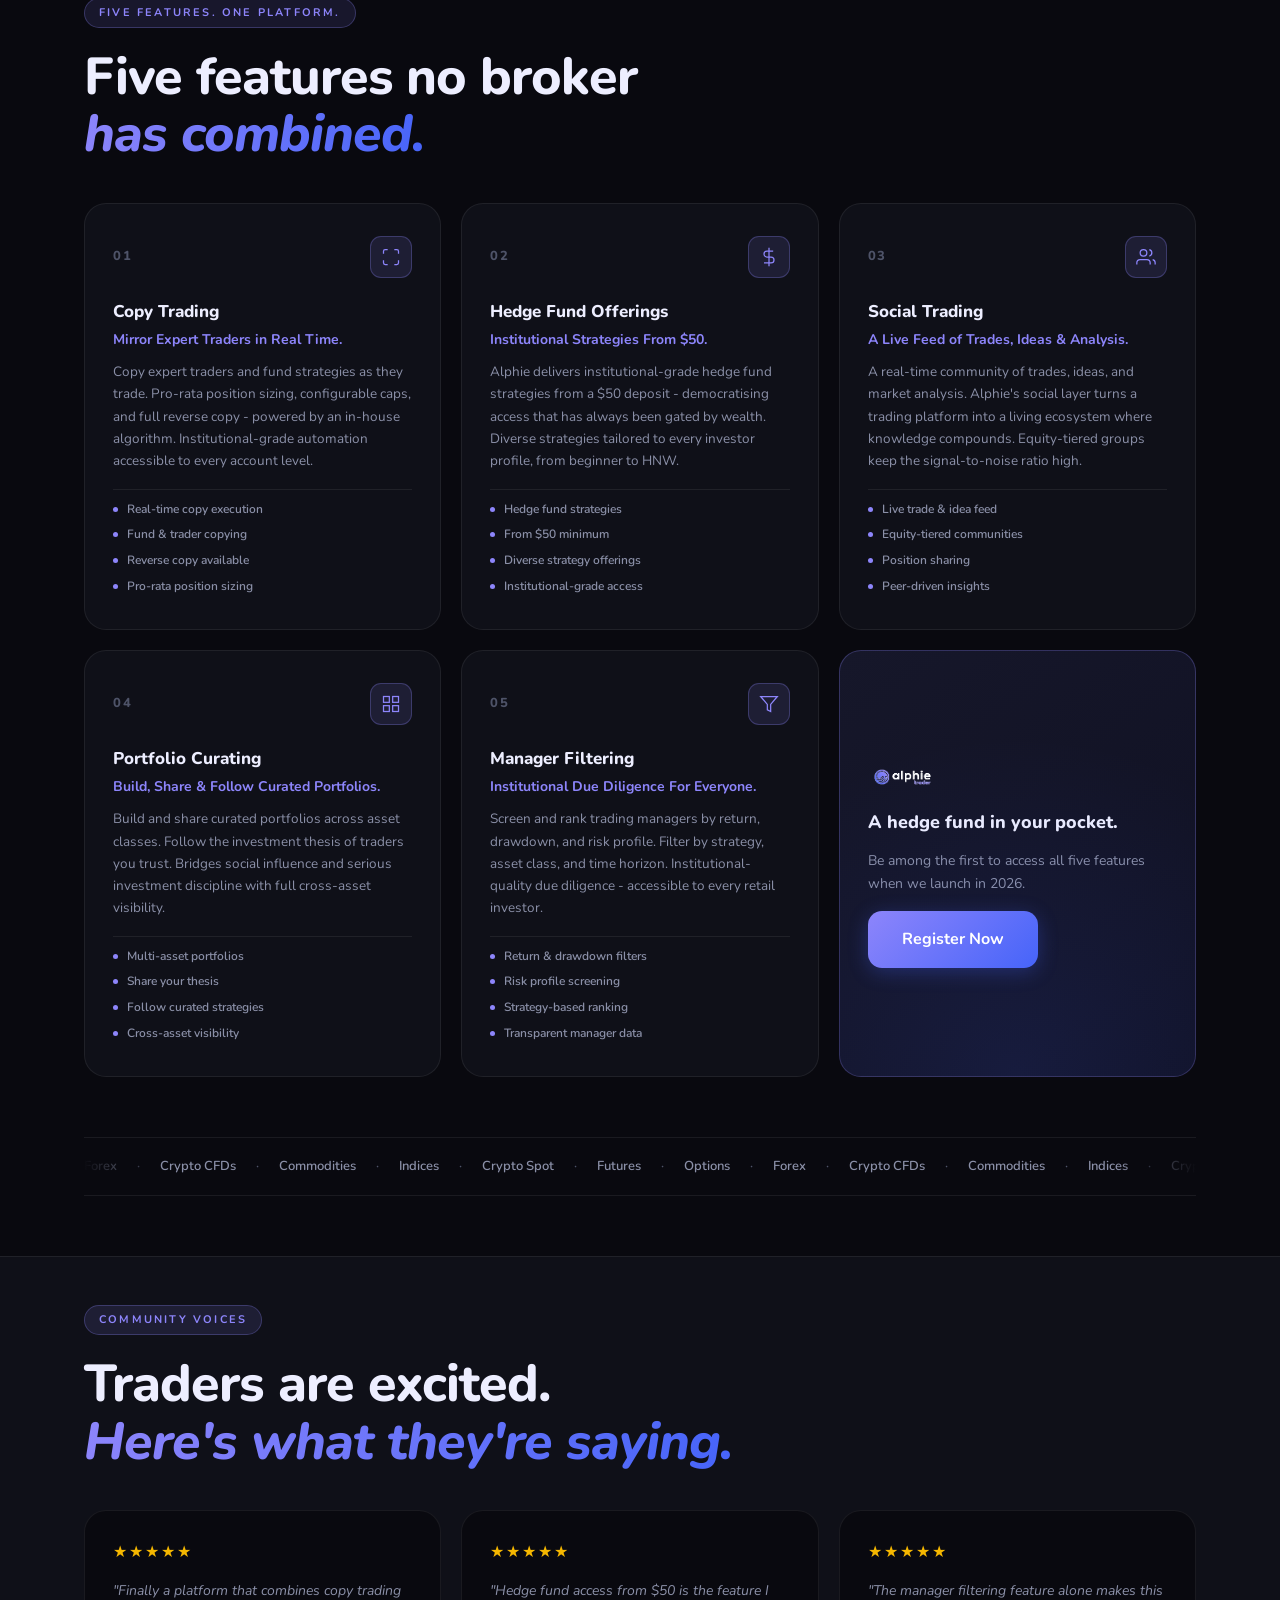
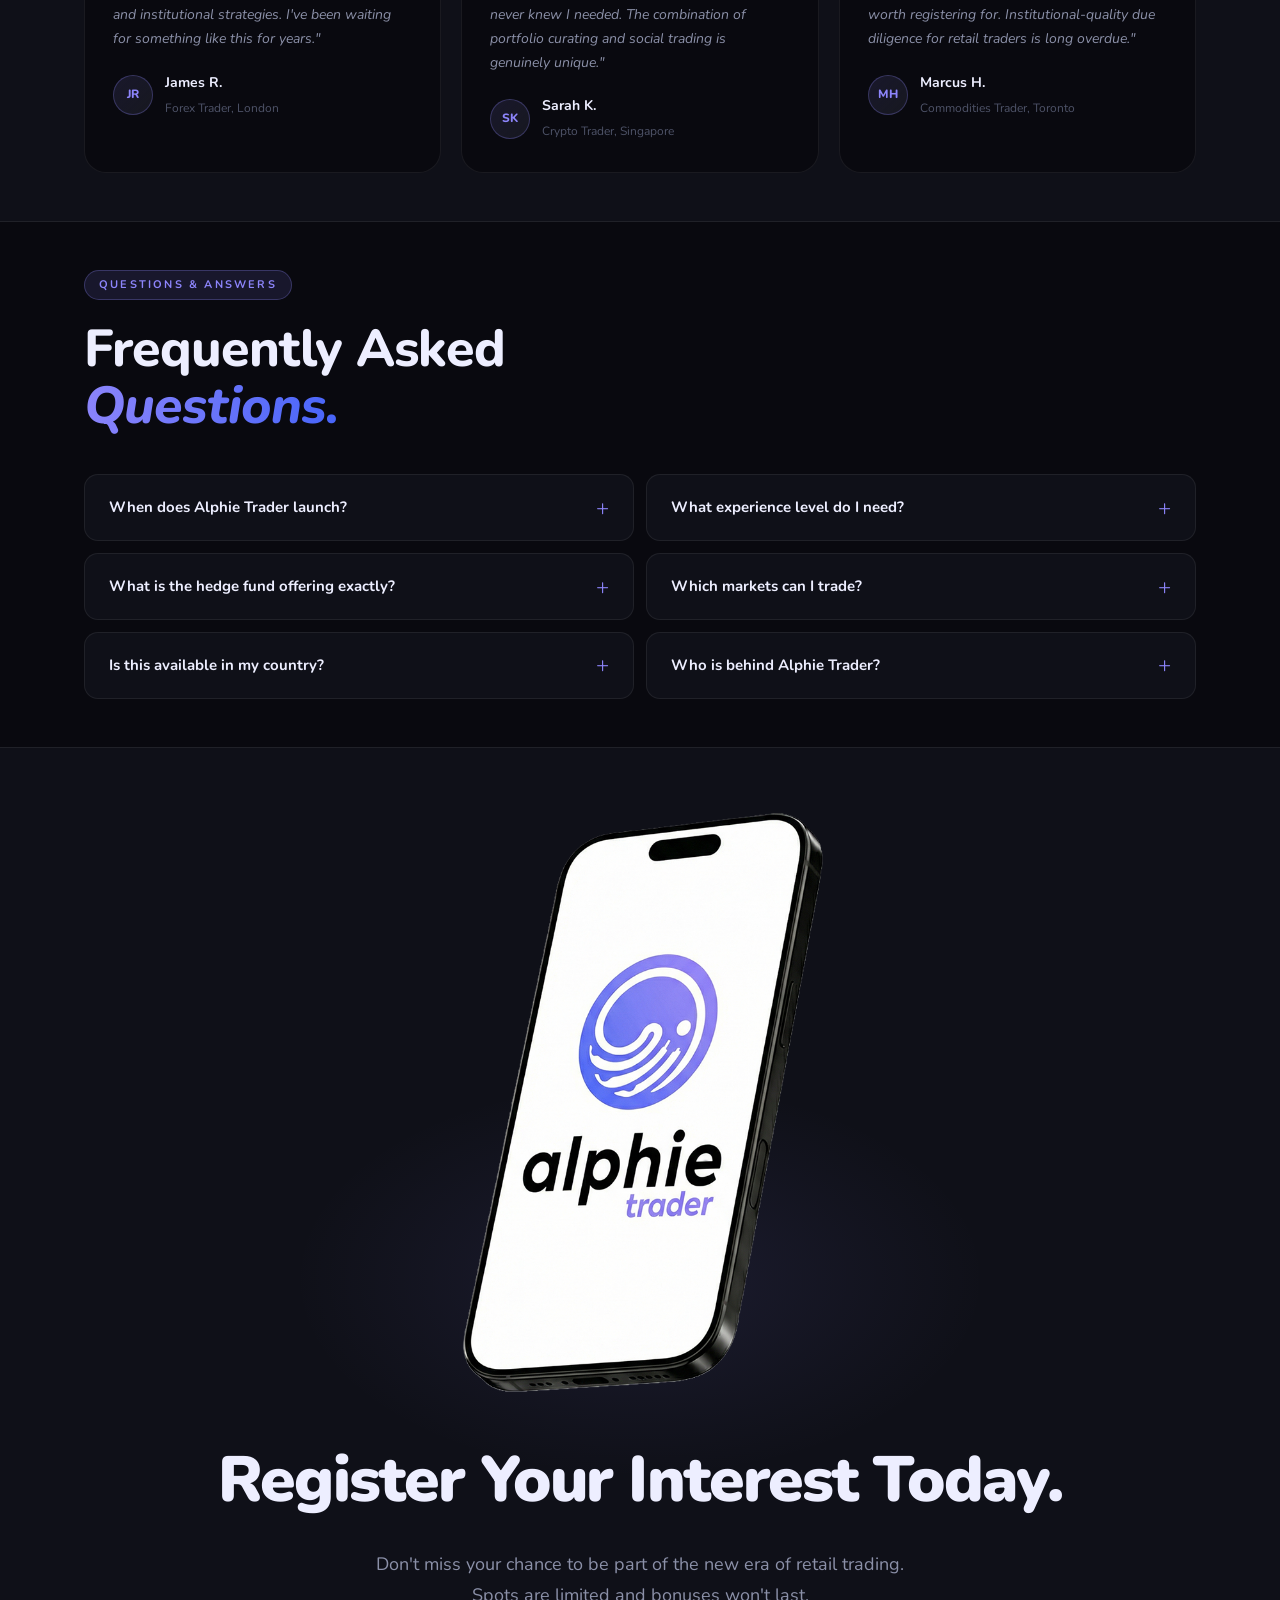
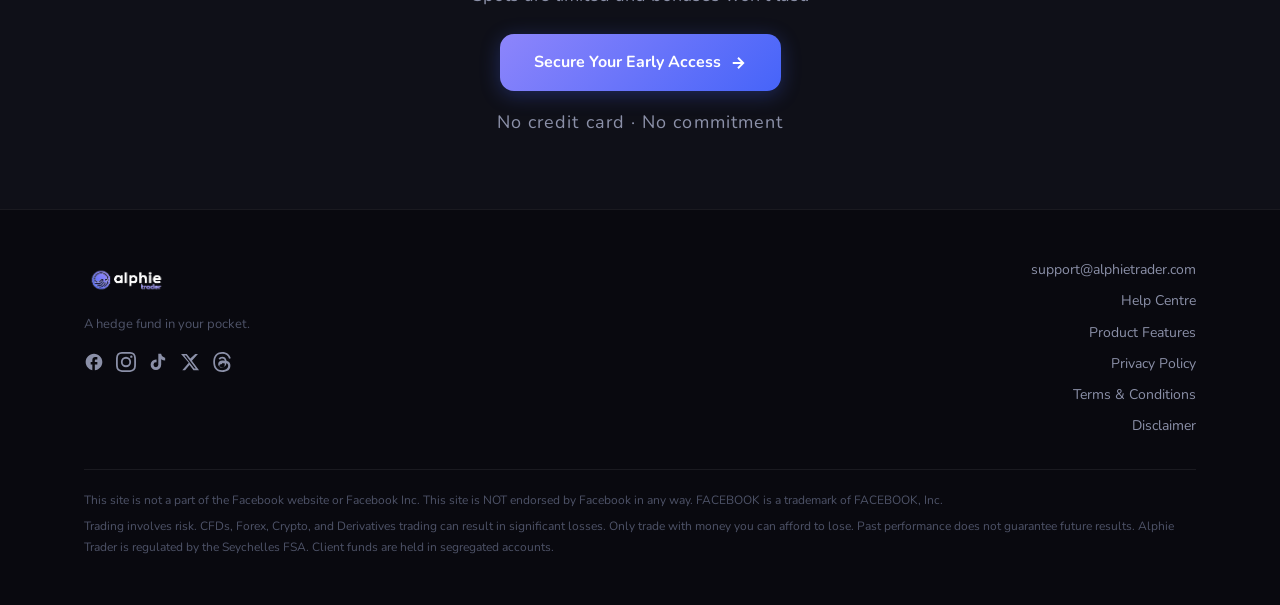
==== commit f862d580: "Revise pages: remove Telegram, strip em dashes, rename marketing to product - Remove Telegram contac" ====
--- a/index.html
+++ b/index.html
@@ -530,18 +530,12 @@
             <a href="https://www.threads.com/@alphietrader" target="_blank" rel="noopener noreferrer" aria-label="Threads">
               <svg width="20" height="20" viewBox="0 0 24 24" fill="currentColor" aria-hidden="true"><path d="M12.186 24h-.007c-3.581-.024-6.334-1.205-8.184-3.509C2.35 18.44 1.5 15.586 1.472 12.01v-.017c.028-3.579.879-6.43 2.525-8.482C5.845 1.205 8.6.024 12.18 0h.014c2.746.02 5.043.725 6.826 2.098 1.677 1.29 2.858 3.13 3.509 5.467l-2.04.569c-1.104-3.96-3.898-5.984-8.304-6.015-2.91.022-5.11.936-6.54 2.717C4.307 6.504 3.616 8.914 3.589 12c.027 3.086.718 5.496 2.057 7.164 1.43 1.783 3.631 2.698 6.54 2.717 2.623-.02 4.358-.631 5.8-2.045 1.647-1.613 1.618-3.593 1.09-4.798-.31-.71-.873-1.3-1.634-1.75-.192 1.352-.622 2.446-1.284 3.272-.886 1.102-2.14 1.704-3.73 1.79-1.202.065-2.361-.218-3.259-.801-1.063-.689-1.685-1.74-1.752-2.964-.065-1.19.408-2.285 1.33-3.082.88-.76 2.119-1.207 3.583-1.291a13.853 13.853 0 0 1 3.02.142c-.126-.742-.375-1.332-.75-1.757-.513-.583-1.301-.88-2.344-.887h-.046c-.847 0-1.802.208-2.543 1.492l-1.792-1.02c.918-1.683 2.386-2.572 4.358-2.572h.063c3.016.018 4.813 1.842 5.115 5.037.236.067.466.137.69.21 2.172.693 3.472 2.097 3.863 4.123.428 2.188-.132 4.838-2.254 6.918C17.029 23.159 14.938 24 12.186 24zm.024-9.69c-.06 0-.12.002-.181.006-1.01.057-1.862.35-2.41.824-.484.418-.706.967-.674 1.63.07 1.262 1.176 2.019 2.98 1.922 1.217-.066 2.124-.548 2.695-1.434.527-.82.778-1.98.748-3.447a11.651 11.651 0 0 0-3.158-.501z"/></svg>
             </a>
-            <!-- Telegram -->
-            <a href="https://t.me/+2_tGLDRtS7NiMDI1" target="_blank" rel="noopener noreferrer" aria-label="Telegram">
-              <svg xmlns="http://www.w3.org/2000/svg" width="20" height="20" viewBox="0 0 24 24" fill="currentColor">
-                <path d="M11.944 0A12 12 0 0 0 0 12a12 12 0 0 0 12 12 12 12 0 0 0 12-12A12 12 0 0 0 12 0a12 12 0 0 0-.056 0zm4.962 7.224c.1-.002.321.023.465.14a.506.506 0 0 1 .171.325c.016.093.036.306.02.472-.18 1.898-.962 6.502-1.36 8.627-.168.9-.499 1.201-.82 1.23-.696.065-1.225-.46-1.9-.902-1.056-.693-1.653-1.124-2.678-1.8-1.185-.78-.417-1.21.258-1.91.177-.184 3.247-2.977 3.307-3.23.007-.032.014-.15-.056-.212s-.174-.041-.249-.024c-.106.024-1.793 1.14-5.061 3.345-.48.33-.913.49-1.302.48-.428-.008-1.252-.241-1.865-.44-.752-.245-1.349-.374-1.297-.789.027-.216.325-.437.893-.663 3.498-1.524 5.83-2.529 6.998-3.014 3.332-1.386 4.025-1.627 4.476-1.635z"/>
-              </svg>
-            </a>
           </div>
         </div>
         <div class="footer-links">
           <a href="mailto:support@alphietrader.com">support@alphietrader.com</a>
           <a href="support.html">Help Centre</a>
-          <a href="marketing.html">App Features</a>
+          <a href="product.html">Product Features</a>
           <a href="#">Privacy Policy</a>
           <a href="#">Terms &amp; Conditions</a>
           <a href="#">Disclaimer</a>
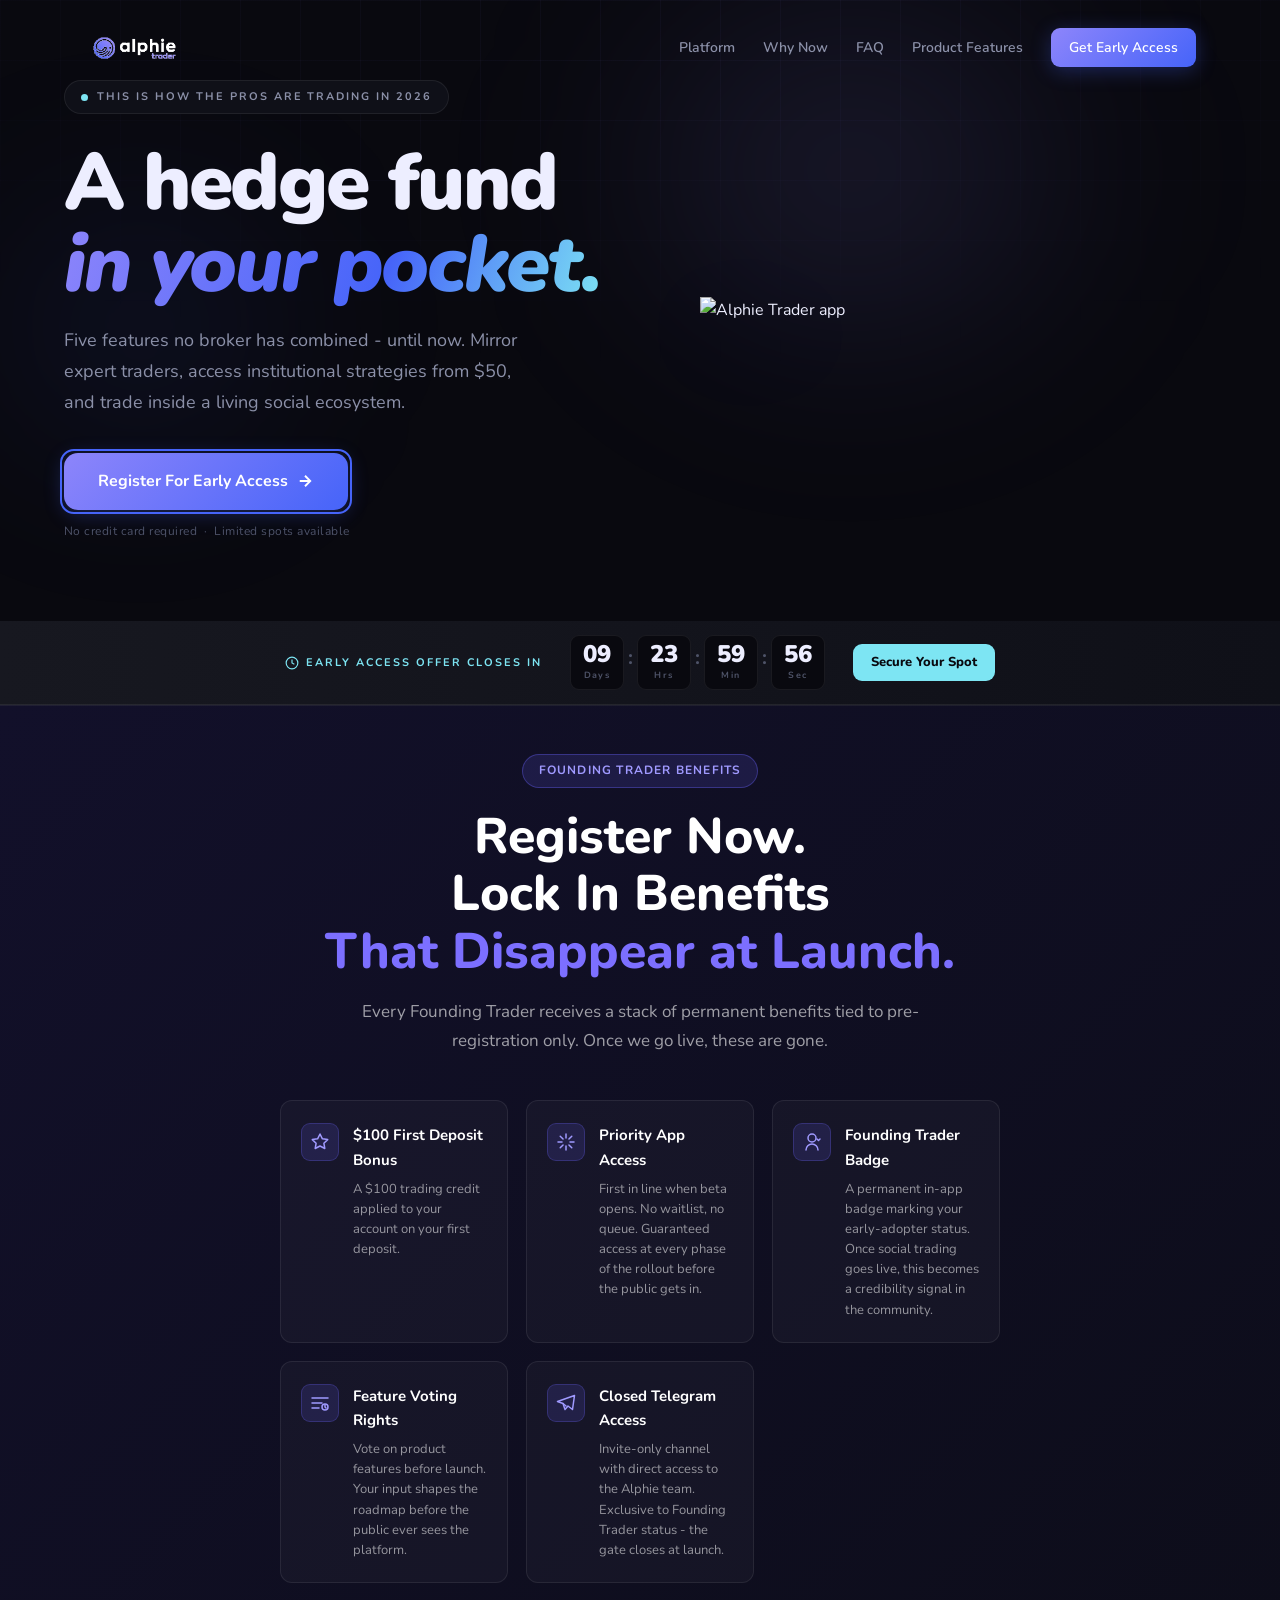
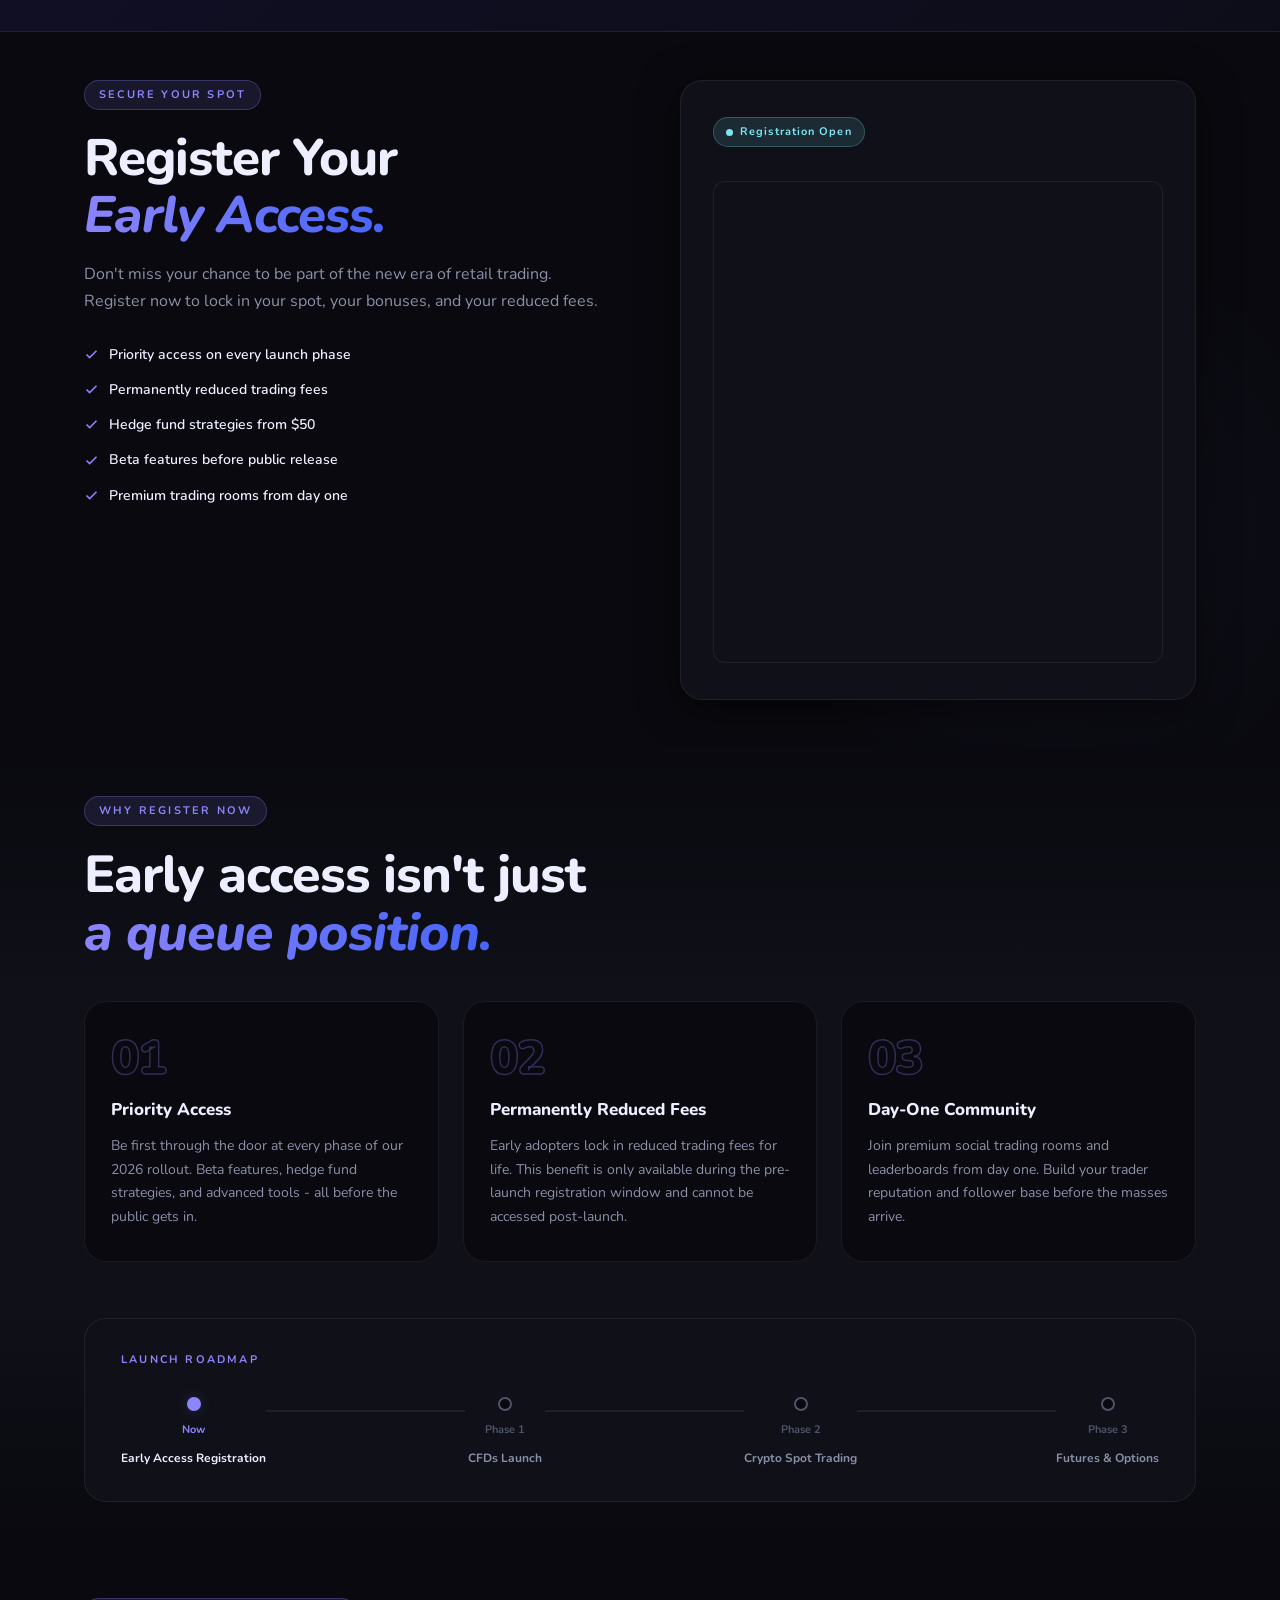
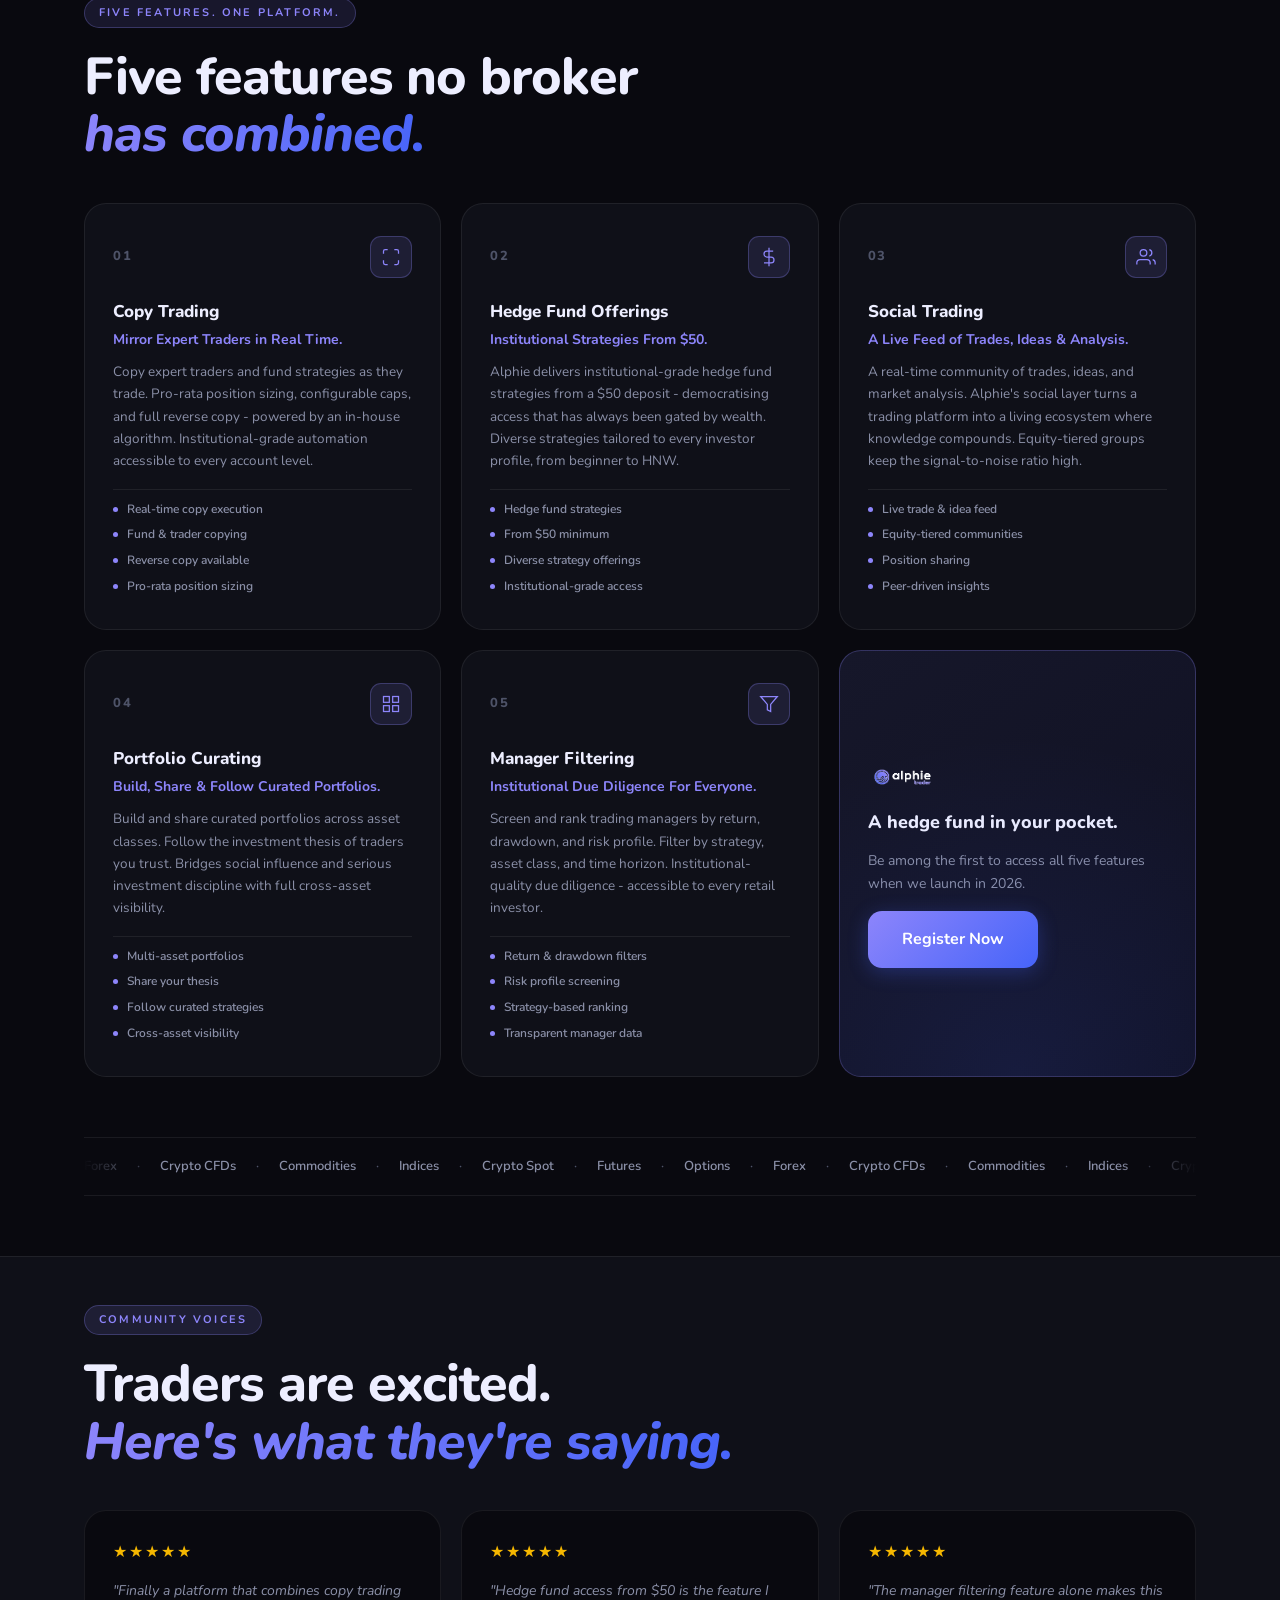
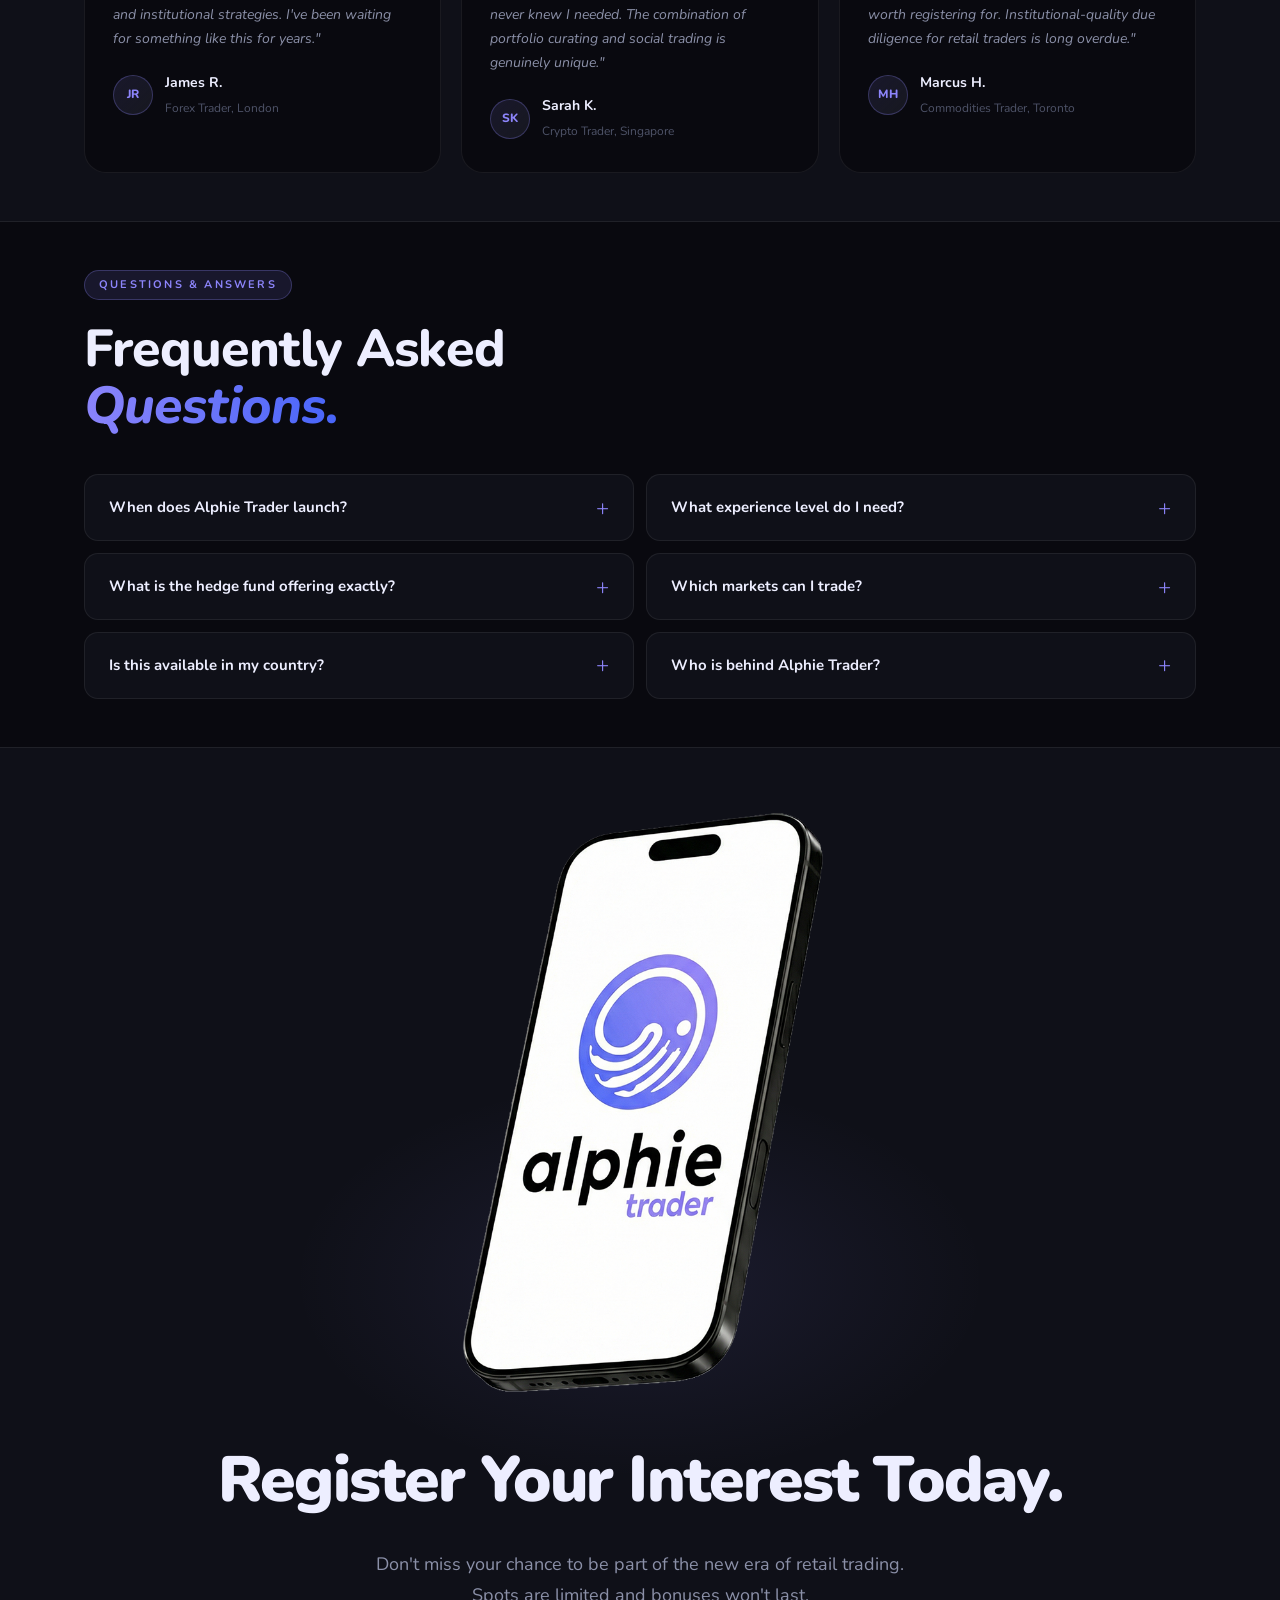
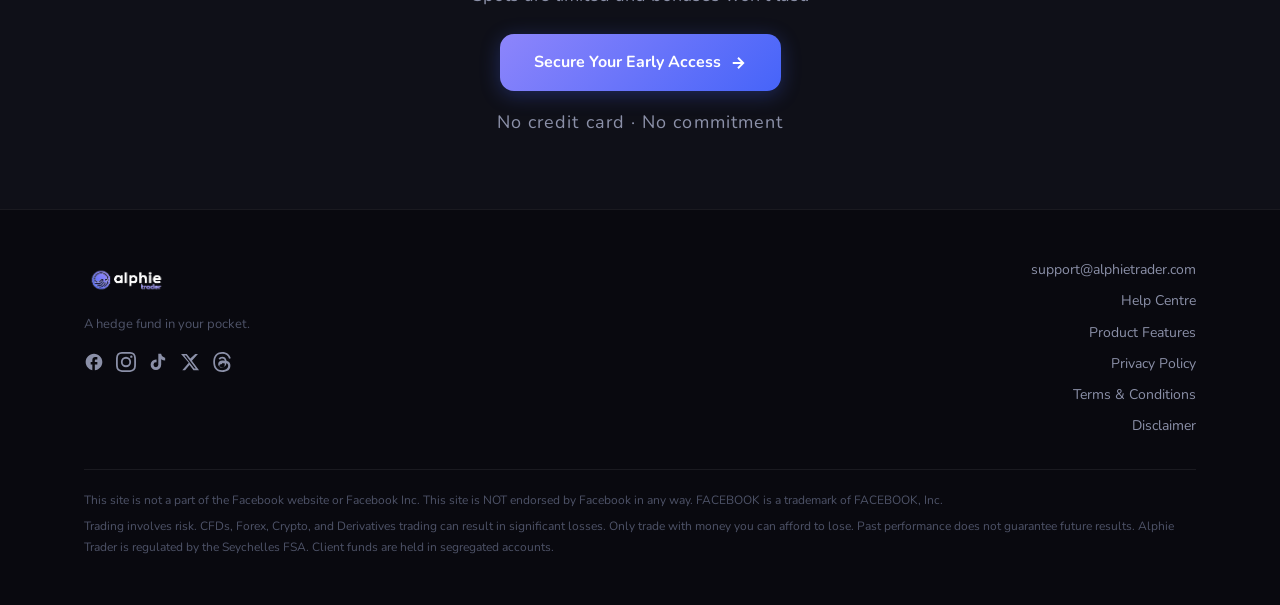
==== commit 753ad482: "Add Product Features link to navbar on all pages Added Product Features as a nav item before the Get" ====
--- a/index.html
+++ b/index.html
@@ -23,6 +23,7 @@
         <a href="#features">Platform</a>
         <a href="#why">Why Now</a>
         <a href="#faq">FAQ</a>
+        <a href="product.html">Product Features</a>
         <a href="#register" class="btn btn-primary btn-sm">Get Early Access</a>
       </nav>
       <button class="nav-toggle" id="nav-toggle" aria-label="Open menu" aria-expanded="false">
@@ -33,6 +34,7 @@
       <a href="#features">Platform</a>
       <a href="#why">Why Now</a>
       <a href="#faq">FAQ</a>
+      <a href="product.html">Product Features</a>
       <a href="#register" class="btn btn-primary btn-full">Get Early Access</a>
     </div>
   </header>
